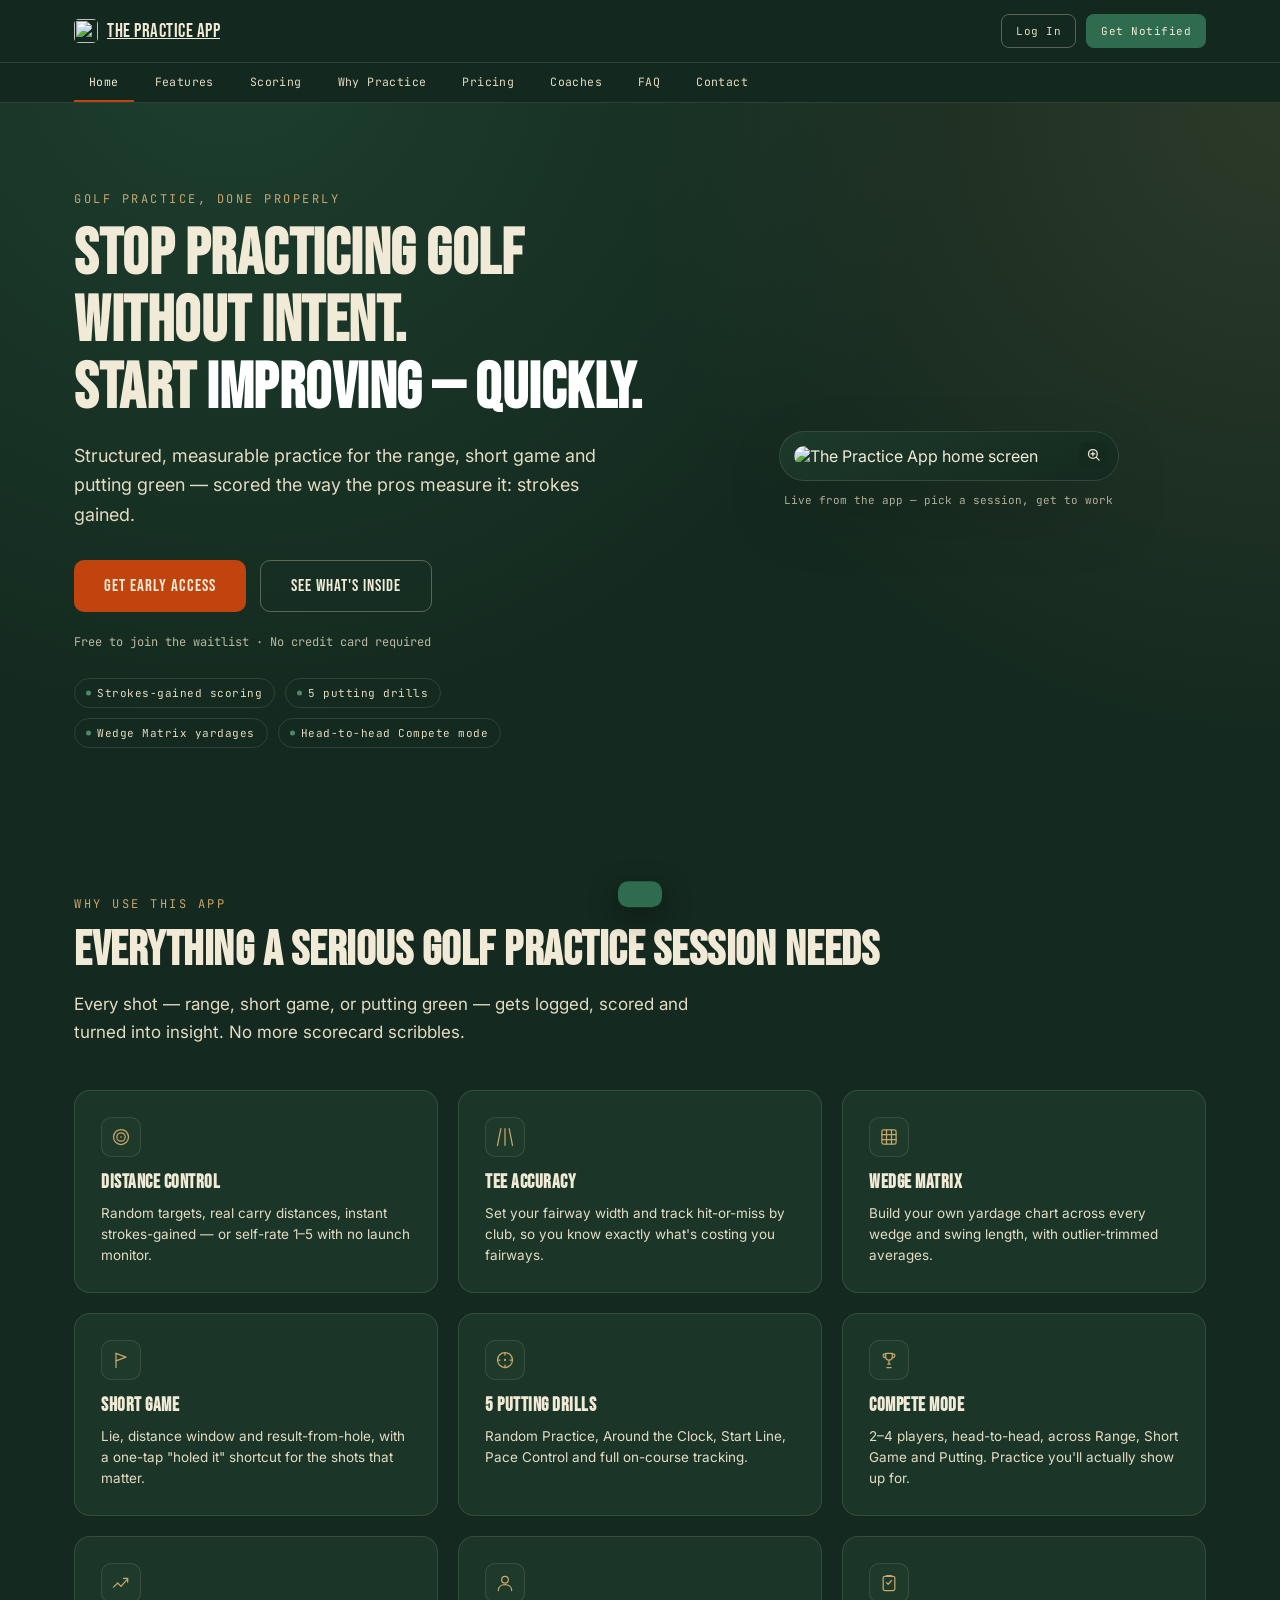
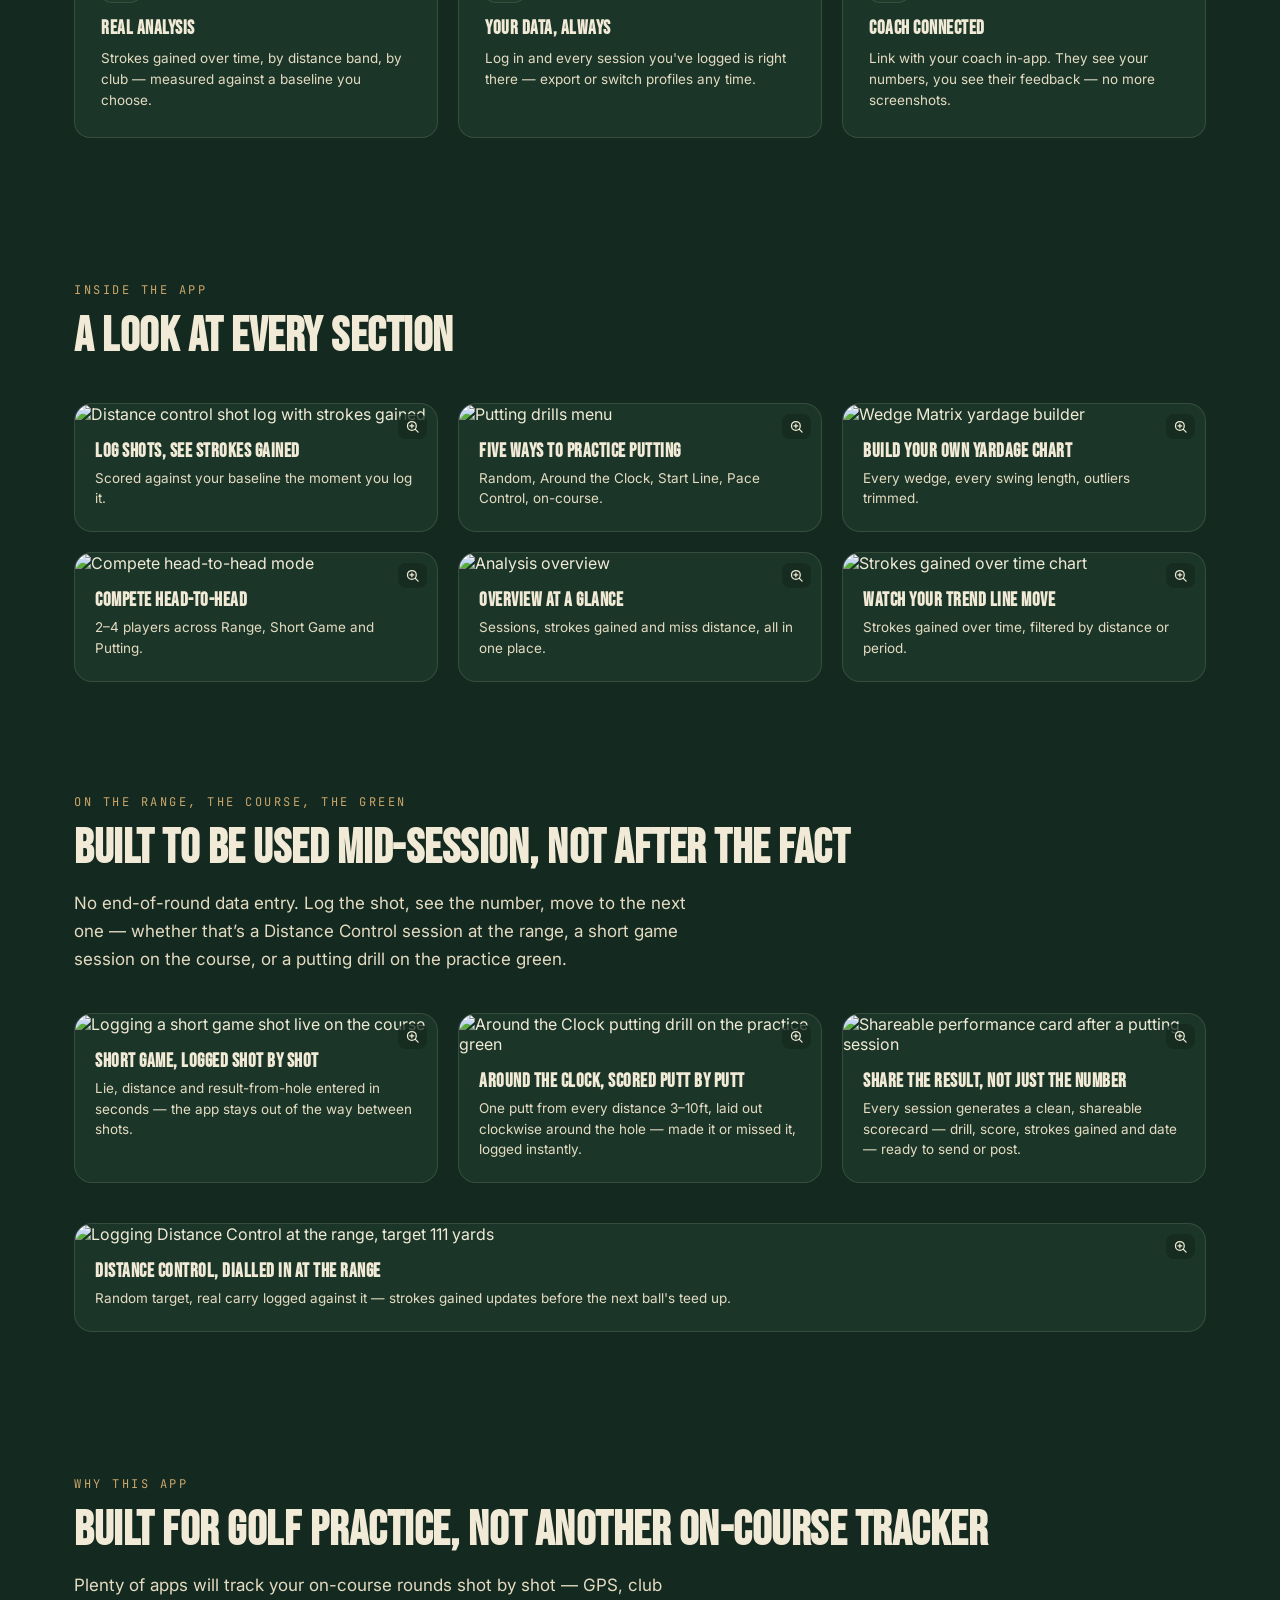
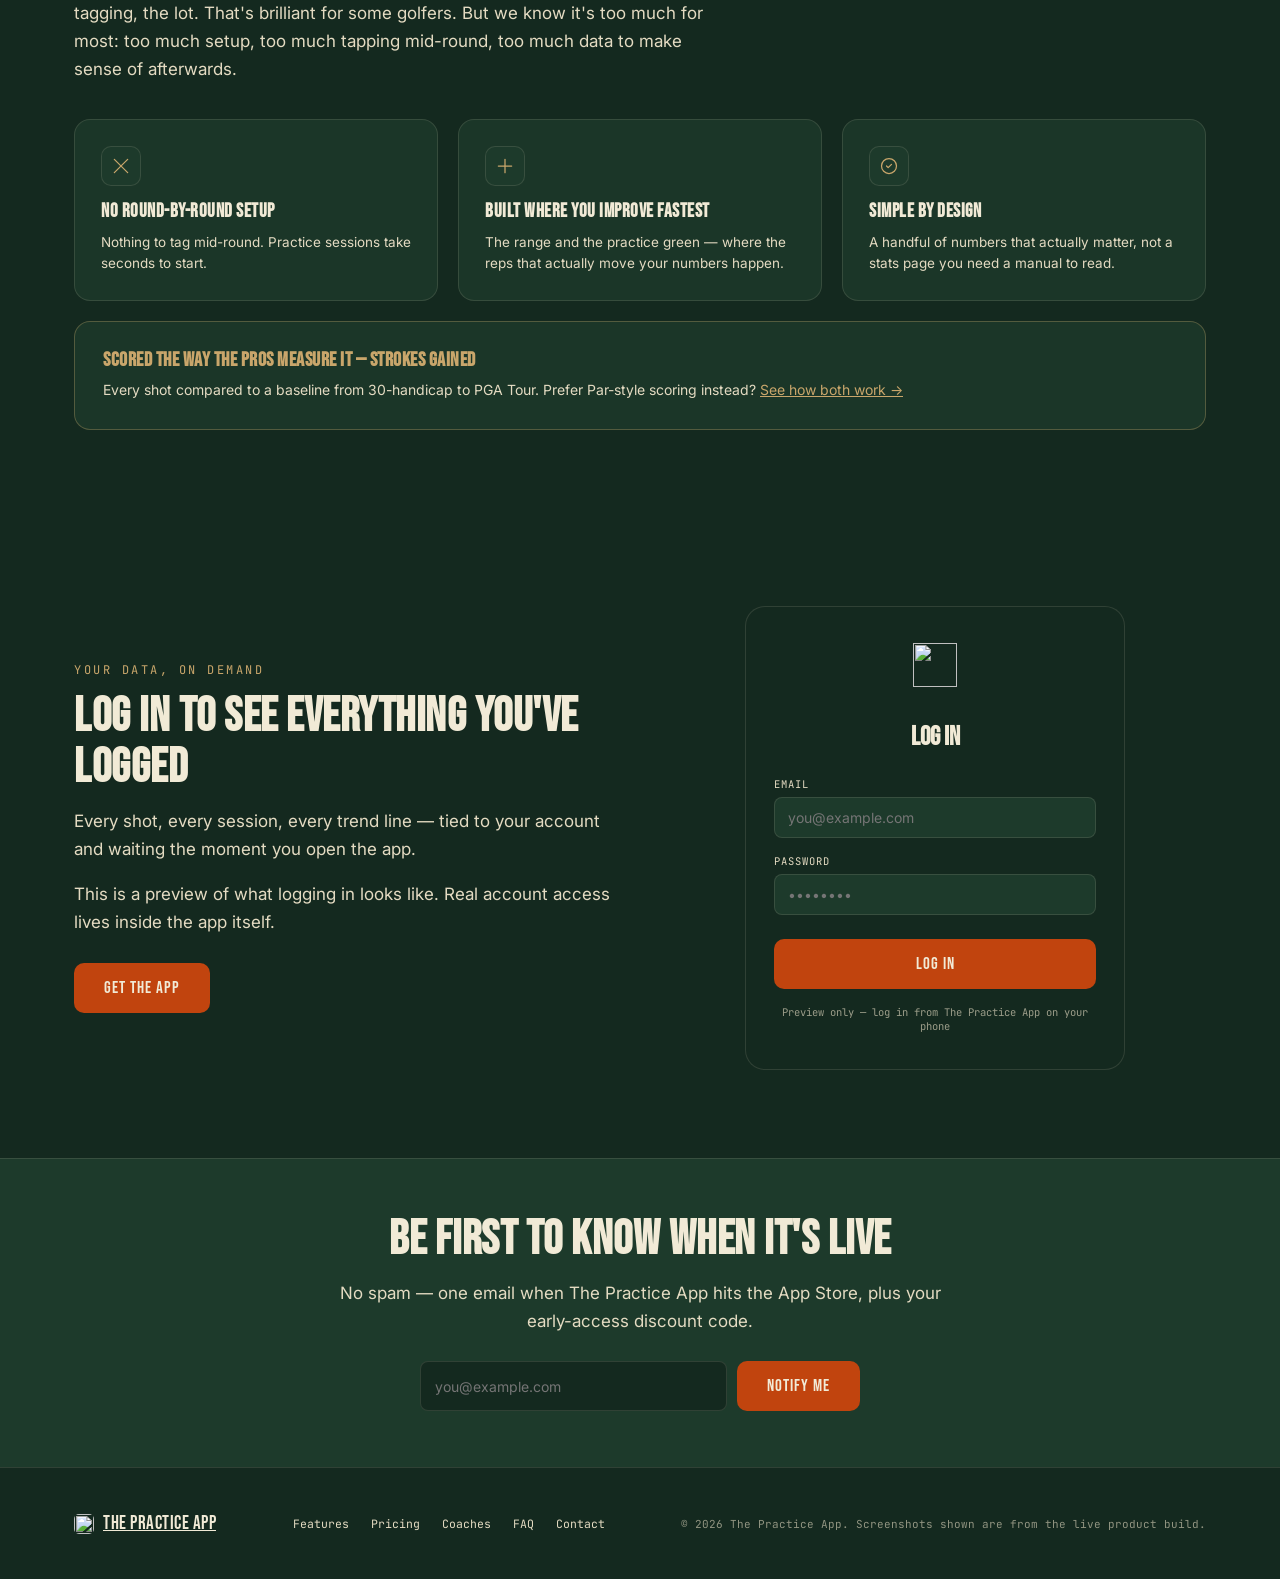
==== index.html @ ab176c9e "Add files via upload" ====
<!doctype html><html lang="en"><head><meta charset="utf-8"><meta name="viewport" content="width=device-width, initial-scale=1, viewport-fit=cover">
<title>The Practice App — Structured Golf Practice, Strokes-Gained Scoring</title>
<meta name="description" content="The Practice App is a structured golf practice app for the range, short game and putting green — strokes-gained scoring, 5 putting drills, wedge yardage charts and coach connection.">
<link rel="canonical" href="https://thepracticeapp.co.uk/">
<meta property="og:type" content="website">
<meta property="og:title" content="The Practice App — Structured Golf Practice, Strokes-Gained Scoring">
<meta property="og:description" content="The Practice App is a structured golf practice app for the range, short game and putting green — strokes-gained scoring, 5 putting drills, wedge yardage charts and coach connection.">
<meta property="og:url" content="https://thepracticeapp.co.uk/">
<meta property="og:site_name" content="The Practice App">
<meta name="twitter:card" content="summary">
<meta name="twitter:title" content="The Practice App — Structured Golf Practice, Strokes-Gained Scoring">
<meta name="twitter:description" content="The Practice App is a structured golf practice app for the range, short game and putting green — strokes-gained scoring, 5 putting drills, wedge yardage charts and coach connection.">
<script type="application/ld+json">
{
  "@context": "https://schema.org",
  "@type": "SoftwareApplication",
  "name": "The Practice App",
  "applicationCategory": "SportsApplication",
  "operatingSystem": "iOS, Web",
  "url": "https://thepracticeapp.co.uk/",
  "description": "Structured golf practice app for the range, short game and putting green, with strokes-gained scoring, 5 putting drills, a wedge yardage builder and coach connection.",
  "offers": [
    {
      "@type": "Offer",
      "price": "4.99",
      "priceCurrency": "GBP",
      "name": "Monthly"
    },
    {
      "@type": "Offer",
      "price": "39",
      "priceCurrency": "GBP",
      "name": "Annual"
    }
  ]
}
</script>
<link rel="stylesheet" href="https://fonts.googleapis.com/css2?family=Bebas+Neue&family=Inter:wght@400;500;600;700&family=JetBrains+Mono:wght@400;500;700&display=swap">
<link rel="stylesheet" href="styles.css">
</head><body data-page="home">
<!-- ============ NAV ============ -->
<nav class="nav">
  <div class="nav-inner">
    <a href="index.html" class="brand"><img src="images/logo.jpg" alt=""/> THE PRACTICE APP</a>
    <div class="nav-cta">
      <a href="#login" class="navbtn">Log In</a>
      <a href="#waitlist" class="navbtn solid">Get Notified</a>
    </div>
  </div>
</nav>
<div class="tabbar-wrap">
  <div class="tabbar" id="tabbar">
    <a href="index.html" class="tab-pill" data-tab="home">Home</a>
    <a href="index.html#features" class="tab-pill" data-tab="features">Features</a>
    <a href="scoring.html" class="tab-pill" data-tab="scoring">Scoring</a>
    <a href="why-practice.html" class="tab-pill" data-tab="why">Why Practice</a>
    <a href="pricing.html" class="tab-pill" data-tab="pricing">Pricing</a>
    <a href="coaches.html" class="tab-pill" data-tab="coaches">Coaches</a>
    <a href="faq.html" class="tab-pill" data-tab="faq">FAQ</a>
    <a href="contact.html" class="tab-pill" data-tab="contact">Contact</a>
  </div>
</div>
<!-- ============ HERO ============ -->
<header class="hero">
  <div class="wrap hero-inner">
    <div>
      <div class="eyebrow">Golf practice, done properly</div>
      <h1>Stop practicing golf without intent.<br/>Start <span class="accent">improving — quickly.</span></h1>
      <p class="lede">Structured, measurable practice for the range, short game and putting green — scored the way the pros measure it: strokes gained.</p>
      <div class="hero-ctas">
        <a href="#waitlist" class="btn btn-primary">Get Early Access</a>
        <a href="#features" class="btn btn-outline">See What's Inside</a>
      </div>
      <div class="hero-note">Free to join the waitlist · No credit card required</div>
      <div class="badge-row">
        <span class="badge">Strokes-gained scoring</span>
        <span class="badge">5 putting drills</span>
        <span class="badge">Wedge Matrix yardages</span>
        <span class="badge">Head-to-head Compete mode</span>
      </div>
    </div>
    <div>
      <div class="phone-frame">
        <img class="shot-img" src="images/hero-home-screen.jpg" alt="The Practice App home screen" onclick="openLightbox(this.src,this.alt)"/>
        <div class="zoom-hint"><svg viewBox="0 0 24 24" fill="none" stroke="currentColor" stroke-width="2" stroke-linecap="round" stroke-linejoin="round"><circle cx="11" cy="11" r="7"/><path d="M21 21l-4.35-4.35"/><path d="M11 8v6M8 11h6"/></svg></div>
      </div>
      <div class="phone-caption">Live from the app — pick a session, get to work</div>
    </div>
  </div>
</header>

<!-- ============ FEATURES / WHY USE ============ -->
<section class="section" id="features">
  <div class="wrap">
    <div class="eyebrow">Why use this app</div>
    <h2 class="h2">Everything a serious golf practice session needs</h2>
    <p class="lede" style="margin-top:14px;">Every shot — range, short game, or putting green — gets logged, scored and turned into insight. No more scorecard scribbles.</p>

    <div class="grid g3" style="margin-top:44px;">
      <div class="feature-card">
        <div class="feature-icon"><svg viewBox="0 0 24 24" fill="none" stroke="currentColor" stroke-width="1.5"><circle cx="12" cy="12" r="9"/><circle cx="12" cy="12" r="5"/><circle cx="12" cy="12" r="1" fill="currentColor" stroke="none"/></svg></div>
        <h3>Distance Control</h3>
        <p>Random targets, real carry distances, instant strokes-gained — or self-rate 1–5 with no launch monitor.</p>
      </div>
      <div class="feature-card">
        <div class="feature-icon"><svg viewBox="0 0 24 24" fill="none" stroke="currentColor" stroke-width="1.5" stroke-linecap="round"><path d="M12 2v20M7 2 3 22M17 2l4 20"/></svg></div>
        <h3>Tee Accuracy</h3>
        <p>Set your fairway width and track hit-or-miss by club, so you know exactly what's costing you fairways.</p>
      </div>
      <div class="feature-card">
        <div class="feature-icon"><svg viewBox="0 0 24 24" fill="none" stroke="currentColor" stroke-width="1.5" stroke-linecap="round" stroke-linejoin="round"><rect x="3.5" y="3.5" width="17" height="17" rx="2"/><path d="M3.5 9h17M3.5 15h17M9 3.5v17M15 3.5v17"/></svg></div>
        <h3>Wedge Matrix</h3>
        <p>Build your own yardage chart across every wedge and swing length, with outlier-trimmed averages.</p>
      </div>
      <div class="feature-card">
        <div class="feature-icon"><svg viewBox="0 0 24 24" fill="none" stroke="currentColor" stroke-width="1.5" stroke-linecap="round" stroke-linejoin="round"><path d="M6 21V4"/><path d="M6 4l12 4.5L6 13"/></svg></div>
        <h3>Short Game</h3>
        <p>Lie, distance window and result-from-hole, with a one-tap "holed it" shortcut for the shots that matter.</p>
      </div>
      <div class="feature-card">
        <div class="feature-icon"><svg viewBox="0 0 24 24" fill="none" stroke="currentColor" stroke-width="1.5" stroke-linecap="round"><circle cx="12" cy="12" r="9"/><circle cx="12" cy="12" r="1.4" fill="currentColor" stroke="none"/><path d="M12 3v3M21 12h-3M12 21v-3M3 12h3"/></svg></div>
        <h3>5 Putting Drills</h3>
        <p>Random Practice, Around the Clock, Start Line, Pace Control and full on-course tracking.</p>
      </div>
      <div class="feature-card">
        <div class="feature-icon"><svg viewBox="0 0 24 24" fill="none" stroke="currentColor" stroke-width="1.5" stroke-linecap="round" stroke-linejoin="round"><path d="M8 4h8v4a4 4 0 0 1-8 0V4z"/><path d="M8 5H5.5A2.5 2.5 0 0 0 8 9M16 5h2.5A2.5 2.5 0 0 1 16 9"/><path d="M12 13v4M9.5 21h5M10.5 17h3"/></svg></div>
        <h3>Compete Mode</h3>
        <p>2–4 players, head-to-head, across Range, Short Game and Putting. Practice you'll actually show up for.</p>
      </div>
      <div class="feature-card">
        <div class="feature-icon"><svg viewBox="0 0 24 24" fill="none" stroke="currentColor" stroke-width="1.5" stroke-linecap="round" stroke-linejoin="round"><path d="M3 17l5-5 4 4 8-9"/><path d="M15 6.5h5V11"/></svg></div>
        <h3>Real Analysis</h3>
        <p>Strokes gained over time, by distance band, by club — measured against a baseline you choose.</p>
      </div>
      <div class="feature-card">
        <div class="feature-icon"><svg viewBox="0 0 24 24" fill="none" stroke="currentColor" stroke-width="1.5" stroke-linecap="round" stroke-linejoin="round"><circle cx="12" cy="8" r="4"/><path d="M4 21c0-4.5 3.6-7 8-7s8 2.5 8 7"/></svg></div>
        <h3>Your Data, Always</h3>
        <p>Log in and every session you've logged is right there — export or switch profiles any time.</p>
      </div>
      <div class="feature-card">
        <div class="feature-icon"><svg viewBox="0 0 24 24" fill="none" stroke="currentColor" stroke-width="1.5" stroke-linecap="round" stroke-linejoin="round"><rect x="5" y="4" width="14" height="17" rx="2"/><path d="M9 4V3h6v1"/><path d="M9 11.5l2 2 4-4.5"/></svg></div>
        <h3>Coach Connected</h3>
        <p>Link with your coach in-app. They see your numbers, you see their feedback — no more screenshots.</p>
      </div>
    </div>
  </div>
</section>

<!-- ============ SCREENSHOTS ============ -->
<section class="section-tight">
  <div class="wrap">
    <div class="eyebrow">Inside the app</div>
    <h2 class="h2">A look at every section</h2>
    <div class="grid g3" style="margin-top:40px;">
      <div class="showcase-item">
        <img class="shot-img" src="images/shot-distance-control.jpg" alt="Distance control shot log with strokes gained" onclick="openLightbox(this.src,this.alt)"/>
        <div class="zoom-hint"><svg viewBox="0 0 24 24" fill="none" stroke="currentColor" stroke-width="2" stroke-linecap="round" stroke-linejoin="round"><circle cx="11" cy="11" r="7"/><path d="M21 21l-4.35-4.35"/><path d="M11 8v6M8 11h6"/></svg></div>
        <div class="showcase-caption">
          <h3>Log shots, see strokes gained</h3>
          <p>Scored against your baseline the moment you log it.</p>
        </div>
      </div>
      <div class="showcase-item">
        <img class="shot-img" src="images/shot-putting-drills.jpg" alt="Putting drills menu" onclick="openLightbox(this.src,this.alt)"/>
        <div class="zoom-hint"><svg viewBox="0 0 24 24" fill="none" stroke="currentColor" stroke-width="2" stroke-linecap="round" stroke-linejoin="round"><circle cx="11" cy="11" r="7"/><path d="M21 21l-4.35-4.35"/><path d="M11 8v6M8 11h6"/></svg></div>
        <div class="showcase-caption">
          <h3>Five ways to practice putting</h3>
          <p>Random, Around the Clock, Start Line, Pace Control, on-course.</p>
        </div>
      </div>
      <div class="showcase-item">
        <img class="shot-img" src="images/shot-wedge-matrix.jpg" alt="Wedge Matrix yardage builder" onclick="openLightbox(this.src,this.alt)"/>
        <div class="zoom-hint"><svg viewBox="0 0 24 24" fill="none" stroke="currentColor" stroke-width="2" stroke-linecap="round" stroke-linejoin="round"><circle cx="11" cy="11" r="7"/><path d="M21 21l-4.35-4.35"/><path d="M11 8v6M8 11h6"/></svg></div>
        <div class="showcase-caption">
          <h3>Build your own yardage chart</h3>
          <p>Every wedge, every swing length, outliers trimmed.</p>
        </div>
      </div>
      <div class="showcase-item">
        <img class="shot-img" src="images/shot-compete.jpg" alt="Compete head-to-head mode" onclick="openLightbox(this.src,this.alt)"/>
        <div class="zoom-hint"><svg viewBox="0 0 24 24" fill="none" stroke="currentColor" stroke-width="2" stroke-linecap="round" stroke-linejoin="round"><circle cx="11" cy="11" r="7"/><path d="M21 21l-4.35-4.35"/><path d="M11 8v6M8 11h6"/></svg></div>
        <div class="showcase-caption">
          <h3>Compete head-to-head</h3>
          <p>2–4 players across Range, Short Game and Putting.</p>
        </div>
      </div>
      <div class="showcase-item">
        <img class="shot-img" src="images/shot-analysis.jpg" alt="Analysis overview" onclick="openLightbox(this.src,this.alt)"/>
        <div class="zoom-hint"><svg viewBox="0 0 24 24" fill="none" stroke="currentColor" stroke-width="2" stroke-linecap="round" stroke-linejoin="round"><circle cx="11" cy="11" r="7"/><path d="M21 21l-4.35-4.35"/><path d="M11 8v6M8 11h6"/></svg></div>
        <div class="showcase-caption">
          <h3>Overview at a glance</h3>
          <p>Sessions, strokes gained and miss distance, all in one place.</p>
        </div>
      </div>
      <div class="showcase-item">
        <img class="shot-img" src="images/shot-strokes-gained-trend.jpg" alt="Strokes gained over time chart" onclick="openLightbox(this.src,this.alt)"/>
        <div class="zoom-hint"><svg viewBox="0 0 24 24" fill="none" stroke="currentColor" stroke-width="2" stroke-linecap="round" stroke-linejoin="round"><circle cx="11" cy="11" r="7"/><path d="M21 21l-4.35-4.35"/><path d="M11 8v6M8 11h6"/></svg></div>
        <div class="showcase-caption">
          <h3>Watch your trend line move</h3>
          <p>Strokes gained over time, filtered by distance or period.</p>
        </div>
      </div>
    </div>
  </div>
</section>

<!-- ============ REAL SESSIONS / SHARE ============ -->
<section class="section-tight">
  <div class="wrap">
    <div class="eyebrow">On the range, the course, the green</div>
    <h2 class="h2">Built to be used mid-session, not after the fact</h2>
    <p class="lede" style="margin-top:14px;">No end-of-round data entry. Log the shot, see the number, move to the next one — whether that’s a Distance Control session at the range, a short game session on the course, or a putting drill on the practice green.</p>
    <div class="grid g3" style="margin-top:40px;">
      <div class="showcase-item">
        <img class="shot-img" src="images/photo-short-game.jpg" alt="Logging a short game shot live on the course" onclick="openLightbox(this.src,this.alt)"/>
        <div class="zoom-hint"><svg viewBox="0 0 24 24" fill="none" stroke="currentColor" stroke-width="2" stroke-linecap="round" stroke-linejoin="round"><circle cx="11" cy="11" r="7"/><path d="M21 21l-4.35-4.35"/><path d="M11 8v6M8 11h6"/></svg></div>
        <div class="showcase-caption">
          <h3>Short Game, logged shot by shot</h3>
          <p>Lie, distance and result-from-hole entered in seconds — the app stays out of the way between shots.</p>
        </div>
      </div>
      <div class="showcase-item">
        <img class="shot-img" src="images/photo-around-the-clock.jpg" alt="Around the Clock putting drill on the practice green" onclick="openLightbox(this.src,this.alt)"/>
        <div class="zoom-hint"><svg viewBox="0 0 24 24" fill="none" stroke="currentColor" stroke-width="2" stroke-linecap="round" stroke-linejoin="round"><circle cx="11" cy="11" r="7"/><path d="M21 21l-4.35-4.35"/><path d="M11 8v6M8 11h6"/></svg></div>
        <div class="showcase-caption">
          <h3>Around the Clock, scored putt by putt</h3>
          <p>One putt from every distance 3&ndash;10ft, laid out clockwise around the hole &mdash; made it or missed it, logged instantly.</p>
        </div>
      </div>
      <div class="showcase-item">
        <img class="shot-img" src="images/photo-share-card.jpg" alt="Shareable performance card after a putting session" onclick="openLightbox(this.src,this.alt)"/>
        <div class="zoom-hint"><svg viewBox="0 0 24 24" fill="none" stroke="currentColor" stroke-width="2" stroke-linecap="round" stroke-linejoin="round"><circle cx="11" cy="11" r="7"/><path d="M21 21l-4.35-4.35"/><path d="M11 8v6M8 11h6"/></svg></div>
        <div class="showcase-caption">
          <h3>Share the result, not just the number</h3>
          <p>Every session generates a clean, shareable scorecard &mdash; drill, score, strokes gained and date &mdash; ready to send or post.</p>
        </div>
      </div>
    </div>

    <div class="showcase-item" style="margin-top:40px;">
      <img class="shot-img" src="images/photo-range-distance-control.jpg" alt="Logging Distance Control at the range, target 111 yards" onclick="openLightbox(this.src,this.alt)"/>
      <div class="zoom-hint"><svg viewBox="0 0 24 24" fill="none" stroke="currentColor" stroke-width="2" stroke-linecap="round" stroke-linejoin="round"><circle cx="11" cy="11" r="7"/><path d="M21 21l-4.35-4.35"/><path d="M11 8v6M8 11h6"/></svg></div>
      <div class="showcase-caption">
        <h3>Distance Control, dialled in at the range</h3>
        <p>Random target, real carry logged against it &mdash; strokes gained updates before the next ball's teed up.</p>
      </div>
    </div>
  </div>
</section>

<!-- ============ WHY THIS APP IS DIFFERENT ============ -->
<section class="section" id="different">
  <div class="wrap">
    <div class="eyebrow">Why this app</div>
    <h2 class="h2">Built for golf practice, not another on-course tracker</h2>
    <p class="lede" style="margin-top:14px;">Plenty of apps will track your on-course rounds shot by shot — GPS, club tagging, the lot. That's brilliant for some golfers. But we know it's too much for most: too much setup, too much tapping mid-round, too much data to make sense of afterwards.</p>
    <div class="grid g3" style="margin-top:36px;">
      <div class="feature-card">
        <div class="feature-icon"><svg viewBox="0 0 24 24" fill="none" stroke="currentColor" stroke-width="1.5" stroke-linecap="round" stroke-linejoin="round"><path d="M4 4l16 16M4 20L20 4"/></svg></div>
        <h3>No round-by-round setup</h3>
        <p>Nothing to tag mid-round. Practice sessions take seconds to start.</p>
      </div>
      <div class="feature-card">
        <div class="feature-icon"><svg viewBox="0 0 24 24" fill="none" stroke="currentColor" stroke-width="1.5" stroke-linecap="round" stroke-linejoin="round"><path d="M12 4v16M4 12h16"/></svg></div>
        <h3>Built where you improve fastest</h3>
        <p>The range and the practice green — where the reps that actually move your numbers happen.</p>
      </div>
      <div class="feature-card">
        <div class="feature-icon"><svg viewBox="0 0 24 24" fill="none" stroke="currentColor" stroke-width="1.5" stroke-linecap="round" stroke-linejoin="round"><circle cx="12" cy="12" r="9"/><path d="M9 12l2 2 4-4"/></svg></div>
        <h3>Simple by design</h3>
        <p>A handful of numbers that actually matter, not a stats page you need a manual to read.</p>
      </div>
    </div>

    <div class="card" style="margin-top:20px;border-color:rgba(201,166,107,0.33);">
      <h3 style="font-family:'Bebas Neue',sans-serif;font-size:20px;color:var(--sand);margin-bottom:8px;">Scored the way the pros measure it — strokes gained</h3>
      <p style="font-family:'Inter',sans-serif;font-size:14px;color:var(--cream-dim);line-height:1.6;margin:0;">Every shot compared to a baseline from 30-handicap to PGA Tour. Prefer Par-style scoring instead? <a href="scoring.html" style="color:var(--sand);">See how both work &rarr;</a></p>
    </div>
  </div>
</section>

<!-- ============ LOGIN ============ -->
<section class="section" id="login">
  <div class="wrap">
    <div class="login-grid">
      <div>
        <div class="eyebrow">Your data, on demand</div>
        <h2 class="h2">Log in to see everything you've logged</h2>
        <p class="lede" style="margin-top:14px;">Every shot, every session, every trend line — tied to your account and waiting the moment you open the app.</p>
        <p class="lede">This is a preview of what logging in looks like. Real account access lives inside the app itself.</p>
        <a href="#waitlist" class="btn btn-primary" style="margin-top:10px;">Get the App</a>
      </div>
      <div class="login-mock">
        <img class="logo" src="images/logo.jpg" alt=""/>
        <h4>LOG IN</h4>
        <div class="login-field">
          <label>EMAIL</label>
          <input type="text" placeholder="you@example.com" disabled/>
        </div>
        <div class="login-field">
          <label>PASSWORD</label>
          <input type="text" placeholder="••••••••" disabled/>
        </div>
        <button class="btn btn-primary" type="button" disabled>LOG IN</button>
        <div class="fineprint">Preview only — log in from The Practice App on your phone</div>
      </div>
    </div>
  </div>
</section>

<!-- ============ WAITLIST / FOOTER CTA ============ -->
<section class="section-tight" id="waitlist" style="background:var(--turf);border-top:1px solid var(--border);">
  <div class="wrap" style="text-align:center;">
    <h2 class="h2">Be first to know when it's live</h2>
    <p class="lede" style="margin:14px auto 26px;">No spam — one email when The Practice App hits the App Store, plus your early-access discount code.</p>
    <form style="max-width:440px;margin:0 auto;display:flex;gap:10px;flex-wrap:wrap;justify-content:center;" name="waitlist" method="POST" data-netlify="true" netlify-honeypot="bot-field-2" onsubmit="handleWaitlist(event)">
      <input type="hidden" name="form-name" value="waitlist"/>
      <p style="position:absolute;left:-9999px;" aria-hidden="true"><label>Don't fill this out: <input name="bot-field-2"/></label></p>
      <input type="email" name="email" required placeholder="you@example.com" style="flex:1;min-width:220px;background:var(--turf-dark);border:1px solid var(--border);border-radius:8px;color:var(--cream);font-family:'Inter',sans-serif;font-size:14px;padding:13px 14px;"/>
      <button class="btn btn-primary" type="submit">Notify Me</button>
    </form>
  </div>
</section>

<footer>
  <div class="wrap footer-inner">
    <a href="index.html" class="brand"><img src="images/logo.jpg" alt="" style="width:20px;height:20px;"/> THE PRACTICE APP</a>
    <div class="footer-links">
      <a href="index.html#features">Features</a>
      <a href="pricing.html">Pricing</a>
      <a href="coaches.html">Coaches</a>
      <a href="faq.html">FAQ</a>
      <a href="contact.html">Contact</a>
    </div>
    <div class="footer-note">© 2026 The Practice App. Screenshots shown are from the live product build.</div>
  </div>
</footer>
<div id="toast"></div>

<div id="lightbox" onclick="closeLightbox()">
  <button class="lightbox-close" onclick="closeLightbox(event)" aria-label="Close">&times;</button>
  <img id="lightbox-img" src="" alt=""/>
</div>

<script src="script.js"></script>
</body></html>
---- styles.css ----
:root{
    --turf-dark:#14291F;
    --turf:#1D3A2B;
    --fairway:#2F6B4F;
    --fairway-light:#4C8A68;
    --cream:#F1EAD6;
    --cream-dim:#E4DBC2;
    --flag:#C1440E;
    --sand:#C9A66B;
    --card:#1D3A2Bcc;
    --border:#E4DBC222;
  }
  *{box-sizing:border-box;}
  body{
    margin:0;
    background:var(--turf-dark);
    color:var(--cream);
    font-family:'Inter',sans-serif;
    -webkit-font-smoothing:antialiased;
  }
  a{color:inherit;}
  img{display:block;}
  h1,h2,h3,.display{font-family:'Bebas Neue',sans-serif;letter-spacing:0.5px;line-height:1.05;margin:0;}
  .mono{font-family:'JetBrains Mono',monospace;}
  .wrap{max-width:1180px;margin:0 auto;padding:0 24px;}
  .section{padding:88px 0;}
  .section-tight{padding:56px 0;}
  .eyebrow{
    font-family:'JetBrains Mono',monospace;
    font-size:12px;
    letter-spacing:2.5px;
    color:var(--sand);
    text-transform:uppercase;
    margin-bottom:14px;
  }
  .h2{font-size:clamp(30px,4.5vw,48px);color:var(--cream);}
  .lede{font-family:'Inter',sans-serif;font-size:17px;color:var(--cream-dim);line-height:1.65;max-width:640px;}
  .btn{
    display:inline-flex;align-items:center;justify-content:center;gap:8px;
    font-family:'Bebas Neue',sans-serif;font-size:17px;letter-spacing:1px;
    padding:15px 30px;border-radius:10px;border:none;cursor:pointer;
    text-decoration:none;
  }
  .btn-primary{background:var(--flag);color:var(--cream);}
  .btn-primary:hover{background:#a8390c;}
  .btn-outline{background:transparent;color:var(--cream);border:1px solid rgba(228,219,194,0.33);}
  .btn-outline:hover{border-color:var(--cream-dim);}
  .card{
    background:var(--card);
    border:1px solid var(--border);
    border-radius:16px;
    padding:28px;
  }
  .grid{display:grid;gap:20px;}
  .g2{grid-template-columns:repeat(2,1fr);}
  .g3{grid-template-columns:repeat(3,1fr);}
  .g4{grid-template-columns:repeat(4,1fr);}
  @media (max-width:900px){
    .g3,.g4{grid-template-columns:repeat(2,1fr);}
  }
  @media (max-width:640px){
    .g2,.g3,.g4{grid-template-columns:1fr;}
    .section{padding:56px 0;}
    body{font-size:15.5px;}
    .lede{font-size:16.5px;line-height:1.7;}
    .feature-card p,.showcase-caption p,.price-list li,.contact-info p{font-size:15px;line-height:1.65;}
    .coach-list p,.faq-a p,.why-col p{font-size:15.5px;line-height:1.65;}
    .stat-box .lbl{font-size:12px;line-height:1.5;}
    .tab-pill{font-size:12.5px;padding:12px 16px;}
    .eyebrow{font-size:12.5px;}
    .price-amount{font-size:38px;}
  }

  /* ---------- NAV ---------- */
  .nav{
    position:sticky;top:0;z-index:50;
    background:rgba(20,41,31,0.96);
    backdrop-filter:blur(8px);
    border-bottom:1px solid var(--border);
  }
  .nav-inner{
    max-width:1180px;margin:0 auto;padding:14px 24px;
    display:flex;align-items:center;justify-content:space-between;gap:16px;
  }
  .brand{display:flex;align-items:center;gap:9px;font-family:'Bebas Neue',sans-serif;font-size:19px;letter-spacing:0.5px;}
  .brand img{width:24px;height:24px;border-radius:5px;}
  .nav-cta{display:flex;gap:10px;align-items:center;}
  .navbtn{
    font-family:'JetBrains Mono',monospace;font-size:11px;letter-spacing:0.5px;
    padding:9px 14px;border-radius:8px;border:1px solid rgba(228,219,194,0.33);
    background:transparent;color:var(--cream-dim);text-decoration:none;cursor:pointer;
    white-space:nowrap;
  }
  .navbtn.solid{background:var(--fairway);color:var(--cream);border-color:transparent;}
  @media (max-width:420px){
    .navbtn{padding:9px 11px;font-size:10.5px;}
    .brand{font-size:16px;}
  }

  /* ---------- SECTION TABS (quick jump) ---------- */
  .tabbar-wrap{
    position:sticky;top:53px;z-index:49;
    background:rgba(20,41,31,0.96);
    backdrop-filter:blur(8px);
    border-bottom:1px solid var(--border);
  }
  .tabbar{
    max-width:1180px;margin:0 auto;padding:0 24px;
    display:flex;gap:6px;overflow-x:auto;
    scrollbar-width:none;
  }
  .tabbar::-webkit-scrollbar{display:none;}
  .tab-pill{
    flex-shrink:0;
    font-family:'JetBrains Mono',monospace;font-size:11.5px;letter-spacing:0.4px;
    color:var(--cream-dim);text-decoration:none;
    padding:11px 15px;border-bottom:2px solid transparent;
    white-space:nowrap;
  }
  .tab-pill.active{color:var(--cream);border-bottom-color:var(--flag);}
  section[id]{scroll-margin-top:100px;}

  /* ---------- HERO ---------- */
  .hero{
    padding:88px 0 60px;
    background:
      radial-gradient(circle at 18% -10%, #2F6B4F55 0%, transparent 55%),
      radial-gradient(circle at 100% 0%, #C9A66B22 0%, transparent 45%);
    position:relative;
    overflow:hidden;
  }
  .hero-inner{
    display:grid;grid-template-columns:1.05fr 0.95fr;gap:48px;align-items:center;
  }
  @media (max-width:960px){
    .hero-inner{grid-template-columns:1fr;}
  }
  .hero h1{font-size:clamp(38px,6vw,64px);margin-bottom:18px;}
  .hero .accent{color:#ffffff;}
  .hero p.lede{font-size:18px;margin-bottom:30px;}
  .hero-ctas{display:flex;flex-wrap:wrap;gap:14px;margin-bottom:22px;}
  .hero-note{font-family:'JetBrains Mono',monospace;font-size:12px;color:var(--cream-dim);opacity:0.8;}
  .badge-row{display:flex;gap:10px;flex-wrap:wrap;margin-top:28px;}
  .badge{
    font-family:'JetBrains Mono',monospace;font-size:11px;letter-spacing:0.5px;
    padding:7px 12px 7px 22px;border-radius:20px;border:1px solid var(--border);color:var(--cream-dim);
    position:relative;
  }
  .badge:before{
    content:"";position:absolute;left:11px;top:50%;transform:translateY(-50%);
    width:5px;height:5px;border-radius:50%;background:var(--fairway-light);
  }
  .phone-frame{
    background:linear-gradient(160deg,var(--turf) 0%, var(--turf-dark) 100%);
    border:1px solid var(--border);
    border-radius:28px;
    padding:14px;
    box-shadow:0 30px 70px -20px rgba(0,0,0,0.6);
    max-width:340px;margin:0 auto;
    position:relative;
  }
  .phone-frame img{width:100%;border-radius:18px;}
  .phone-caption{text-align:center;font-family:'JetBrains Mono',monospace;font-size:11px;color:var(--cream-dim);margin-top:12px;opacity:0.75;}

  /* ---------- FEATURE CARDS ---------- */
  .feature-card{
    background:var(--card);border:1px solid var(--border);border-radius:16px;
    padding:26px;display:flex;flex-direction:column;gap:10px;
  }
  .feature-icon{
    width:40px;height:40px;border-radius:10px;
    background:var(--turf);border:1px solid var(--border);
    display:flex;align-items:center;justify-content:center;
    margin-bottom:6px;color:var(--sand);
  }
  .feature-icon svg{width:20px;height:20px;}
  .feature-card h3{font-size:19px;color:var(--cream);}
  .feature-card p{font-family:'Inter',sans-serif;font-size:13.5px;color:var(--cream-dim);line-height:1.55;margin:0;}

  /* ---------- SCREEN SHOWCASE ---------- */
  .showcase-item{
    background:var(--card);border:1px solid var(--border);border-radius:18px;
    overflow:hidden;
    position:relative;
  }
  .showcase-item img{width:100%;display:block;}
  .showcase-caption{padding:18px 20px 22px;}
  .showcase-caption h3{font-size:19px;color:var(--cream);margin-bottom:6px;}
  .showcase-caption p{font-family:'Inter',sans-serif;font-size:13.5px;color:var(--cream-dim);line-height:1.55;margin:0;}

  /* ---------- WHY PRACTICE (research) ---------- */
  .why-grid{display:grid;grid-template-columns:1fr 1fr;gap:40px;margin-top:44px;}
  @media (max-width:900px){.why-grid{grid-template-columns:1fr;}}
  .why-col h3{font-family:'Bebas Neue',sans-serif;font-size:24px;color:var(--sand);margin-bottom:12px;}
  .why-col p{font-family:'Inter',sans-serif;font-size:15px;color:var(--cream-dim);line-height:1.7;margin:0 0 14px;}
  .stat-strip{display:flex;gap:18px;flex-wrap:wrap;margin-top:36px;}
  .stat-box{flex:1;min-width:150px;background:var(--card);border:1px solid var(--border);border-radius:14px;padding:18px 20px;}
  .stat-box .num{font-family:'Bebas Neue',sans-serif;font-size:34px;color:var(--flag);}
  .stat-box .lbl{font-family:'JetBrains Mono',monospace;font-size:11px;color:var(--cream-dim);letter-spacing:0.5px;margin-top:4px;}

  /* ---------- PRICING ---------- */
  .pricing-grid{display:grid;grid-template-columns:repeat(3,1fr);gap:22px;margin-top:44px;}
  @media (max-width:900px){.pricing-grid{grid-template-columns:1fr;}}
  .pricing-grid-2{grid-template-columns:repeat(2,1fr);max-width:760px;margin-left:auto;margin-right:auto;}
  @media (max-width:640px){.pricing-grid-2{grid-template-columns:1fr;}}
  .price-card{
    background:var(--card);border:1px solid var(--border);border-radius:18px;
    padding:32px 26px;display:flex;flex-direction:column;gap:16px;position:relative;
  }
  .price-card.featured{border-color:var(--sand);background:linear-gradient(160deg,#2F6B4F33,var(--card));}
  .price-card>.btn{width:100%;margin-top:auto;}
  .price-tag{
    position:absolute;top:-13px;right:24px;
    background:var(--sand);color:var(--turf-dark);
    font-family:'JetBrains Mono',monospace;font-size:10.5px;letter-spacing:1px;
    padding:5px 11px;border-radius:20px;
  }
  .price-name{font-family:'JetBrains Mono',monospace;font-size:12px;letter-spacing:2px;color:var(--cream-dim);text-transform:uppercase;}
  .price-amount{font-family:'Bebas Neue',sans-serif;font-size:44px;color:var(--cream);}
  .price-amount span{font-family:'JetBrains Mono',monospace;font-size:13px;color:var(--cream-dim);}
  .price-list{list-style:none;padding:0;margin:0;display:flex;flex-direction:column;gap:10px;flex:1;}
  .price-list li{font-family:'Inter',sans-serif;font-size:13.5px;color:var(--cream-dim);display:flex;gap:8px;line-height:1.5;}
  .price-list li:before{content:"✓";color:var(--fairway-light);font-weight:700;flex-shrink:0;}
  .coming-soon-banner{
    text-align:center;margin-top:34px;padding:16px;border-radius:12px;
    background:var(--turf);border:1px dashed var(--border);
    font-family:'JetBrains Mono',monospace;font-size:12.5px;color:var(--cream-dim);
  }

  /* ---------- COACHES ---------- */
  .coach-grid{display:grid;grid-template-columns:1fr 1fr;gap:48px;align-items:center;}
  @media (max-width:900px){.coach-grid{grid-template-columns:1fr;}}
  .coach-list{list-style:none;padding:0;margin:24px 0 0;display:flex;flex-direction:column;gap:16px;}
  .coach-list li{display:flex;gap:14px;align-items:flex-start;}
  .coach-list .num{
    font-family:'Bebas Neue',sans-serif;font-size:18px;color:var(--turf-dark);
    background:var(--sand);width:30px;height:30px;border-radius:50%;
    display:flex;align-items:center;justify-content:center;flex-shrink:0;
  }
  .coach-list p{margin:0;font-family:'Inter',sans-serif;font-size:14.5px;color:var(--cream-dim);line-height:1.55;}
  .coach-list strong{color:var(--cream);font-family:'Inter',sans-serif;}
  .coach-shots{display:grid;grid-template-columns:1fr 1fr;gap:16px;}
  .coach-shots .showcase-item:first-child{grid-column:1/-1;}

  /* ---------- LOGIN ---------- */
  .login-grid{display:grid;grid-template-columns:1fr 1fr;gap:48px;align-items:center;}
  @media (max-width:900px){.login-grid{grid-template-columns:1fr;order:2;}}
  .login-mock{
    background:var(--turf-dark);border:1px solid var(--border);border-radius:20px;
    padding:36px 28px;max-width:380px;margin:0 auto;
  }
  .login-mock .logo{width:44px;height:44px;margin:0 auto 14px;display:block;}
  .login-mock h4{text-align:center;font-family:'Bebas Neue',sans-serif;font-size:26px;margin-bottom:24px;}
  .login-field{margin-bottom:16px;}
  .login-field label{display:block;font-family:'JetBrains Mono',monospace;font-size:10.5px;color:var(--cream-dim);letter-spacing:1px;margin-bottom:6px;}
  .login-field input{
    width:100%;background:var(--turf);border:1px solid var(--border);border-radius:8px;
    color:var(--cream);font-family:'Inter',sans-serif;font-size:14px;padding:11px 13px;
  }
  .login-mock .btn{width:100%;margin-top:8px;}
  .login-mock .fineprint{text-align:center;font-family:'JetBrains Mono',monospace;font-size:10.5px;color:var(--cream-dim);opacity:0.65;margin-top:16px;}

  /* ---------- FAQ ---------- */
  .faq-item{border-bottom:1px solid var(--border);padding:20px 0;}
  .faq-q{
    display:flex;justify-content:space-between;align-items:center;cursor:pointer;
    font-family:'Inter',sans-serif;font-size:16px;font-weight:600;color:var(--cream);gap:16px;
  }
  .faq-q .plus{font-family:'JetBrains Mono',monospace;font-size:20px;color:var(--sand);transition:transform 0.2s;flex-shrink:0;}
  .faq-item.open .plus{transform:rotate(45deg);}
  .faq-a{
    max-height:0;overflow:hidden;transition:max-height 0.25s ease;
  }
  .faq-a p{font-family:'Inter',sans-serif;font-size:14.5px;color:var(--cream-dim);line-height:1.65;margin:14px 0 0;max-width:760px;}

  /* ---------- CONTACT ---------- */
  .contact-grid{display:grid;grid-template-columns:1fr 1fr;gap:48px;}
  @media (max-width:900px){.contact-grid{grid-template-columns:1fr;}}
  .form-field{margin-bottom:16px;}
  .form-field label{display:block;font-family:'JetBrains Mono',monospace;font-size:11px;color:var(--cream-dim);letter-spacing:0.5px;margin-bottom:7px;}
  .form-field input,.form-field textarea{
    width:100%;background:var(--turf);border:1px solid var(--border);border-radius:8px;
    color:var(--cream);font-family:'Inter',sans-serif;font-size:14px;padding:12px 14px;
  }
  .form-field textarea{resize:vertical;min-height:110px;}
  .contact-info{display:flex;flex-direction:column;gap:20px;}
  .contact-info .card{padding:22px 24px;}
  .contact-info h4{font-family:'Bebas Neue',sans-serif;font-size:18px;margin-bottom:6px;}
  .contact-info p{font-family:'Inter',sans-serif;font-size:14px;color:var(--cream-dim);margin:0;line-height:1.55;}

  /* ---------- FOOTER ---------- */
  footer{padding:44px 0;border-top:1px solid var(--border);}
  .footer-inner{display:flex;justify-content:space-between;align-items:center;flex-wrap:wrap;gap:16px;}
  .footer-links{display:flex;gap:22px;font-family:'JetBrains Mono',monospace;font-size:11.5px;color:var(--cream-dim);}
  .footer-links a{text-decoration:none;}
  .footer-note{font-family:'JetBrains Mono',monospace;font-size:11px;color:var(--cream-dim);opacity:0.6;}

  /* toast */
  #toast{
    position:fixed;bottom:24px;left:50%;transform:translateX(-50%) translateY(120%);
    background:var(--fairway);color:var(--cream);font-family:'JetBrains Mono',monospace;
    font-size:12.5px;padding:13px 22px;border-radius:10px;box-shadow:0 10px 30px rgba(0,0,0,0.4);
    transition:transform 0.3s ease;z-index:100;
  }
  #toast.show{transform:translateX(-50%) translateY(0);}

  /* ---------- LIGHTBOX ---------- */
  .shot-img{cursor:zoom-in;}
  .zoom-hint{
    position:absolute;top:10px;right:10px;
    background:rgba(20,41,31,0.75);color:var(--cream);
    border-radius:8px;padding:5px 7px;pointer-events:none;
    display:flex;align-items:center;justify-content:center;
  }
  .zoom-hint svg{width:15px;height:15px;}
  .shot-wrap{position:relative;}
  #lightbox{
    display:none;position:fixed;inset:0;z-index:200;
    background:rgba(10,18,14,0.92);
    align-items:center;justify-content:center;
    padding:32px;cursor:zoom-out;
  }
  #lightbox.show{display:flex;}
  #lightbox img{max-width:min(92vw,520px);max-height:88vh;border-radius:16px;box-shadow:0 30px 80px -20px rgba(0,0,0,0.7);cursor:default;}
  .lightbox-close{
    position:fixed;top:20px;right:24px;
    background:var(--card);color:var(--cream);border:1px solid var(--border);
    width:40px;height:40px;border-radius:50%;font-size:20px;line-height:1;
    display:flex;align-items:center;justify-content:center;cursor:pointer;
  }
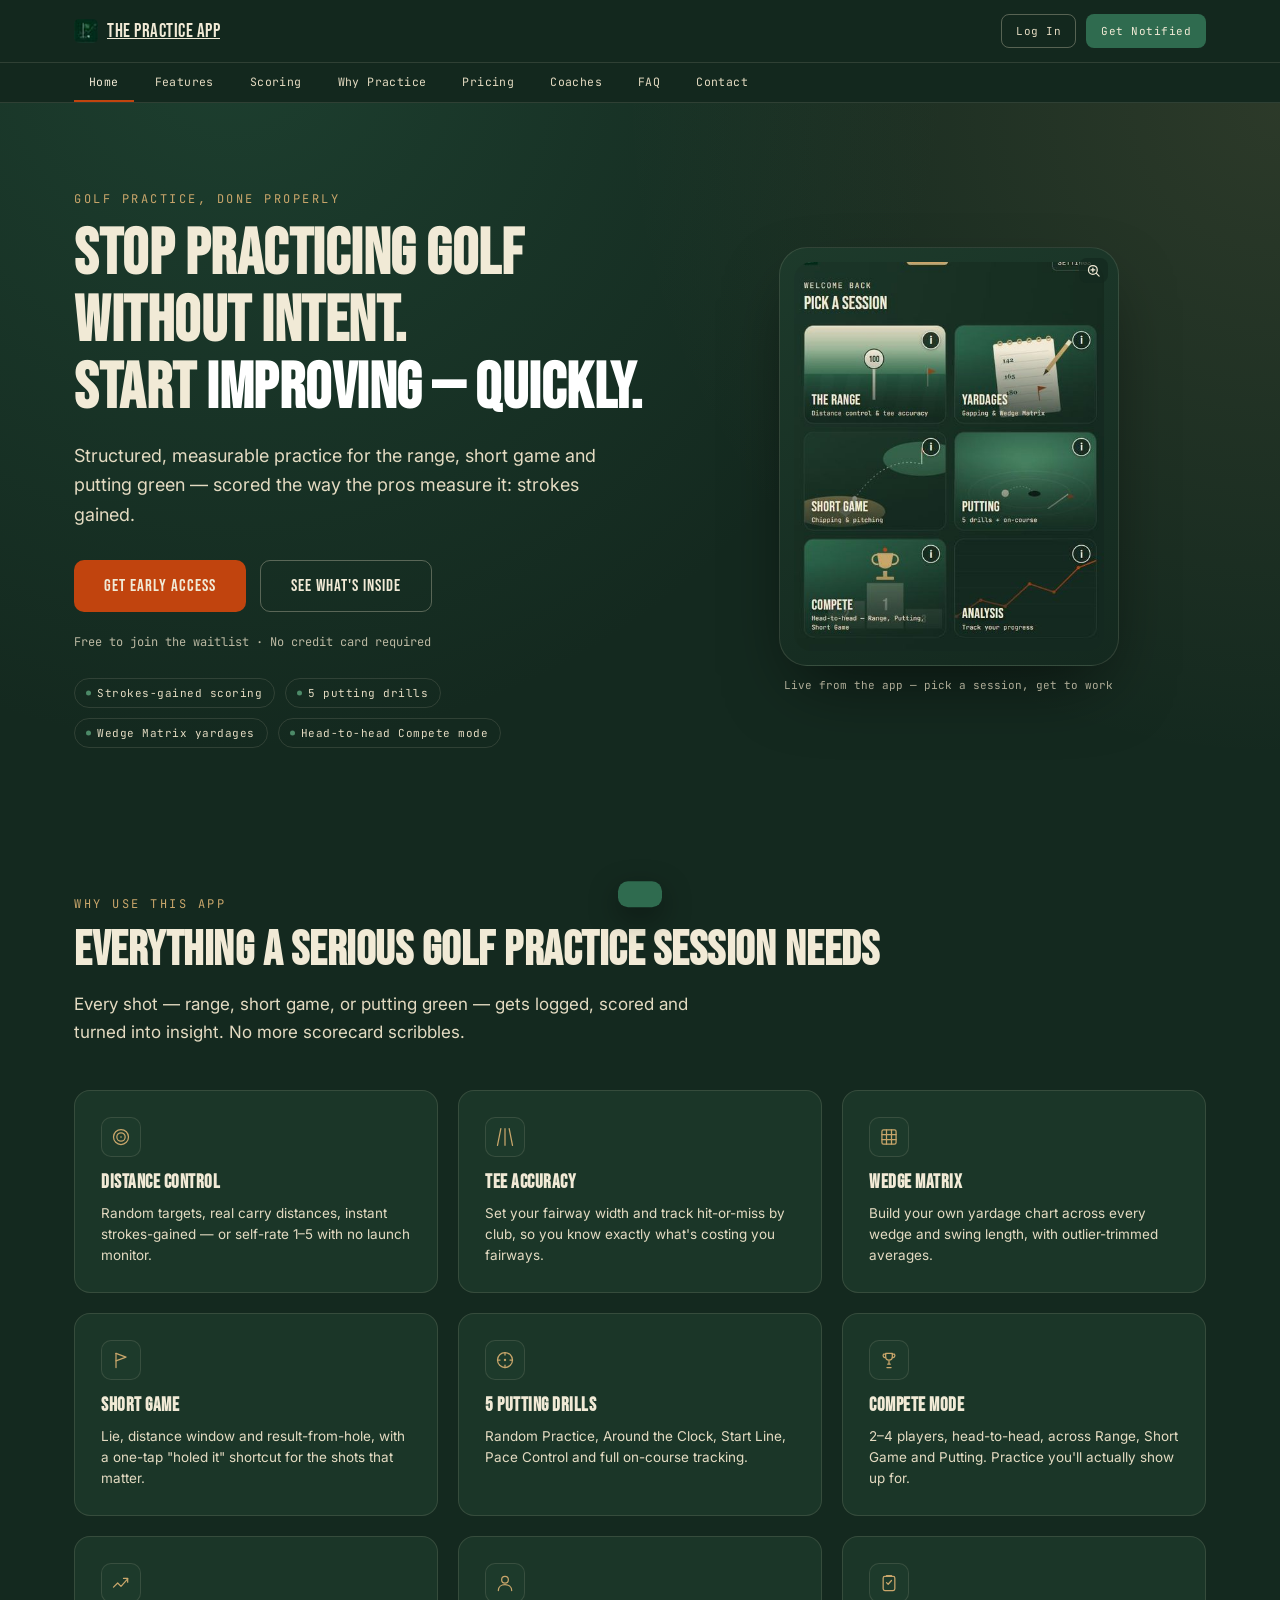
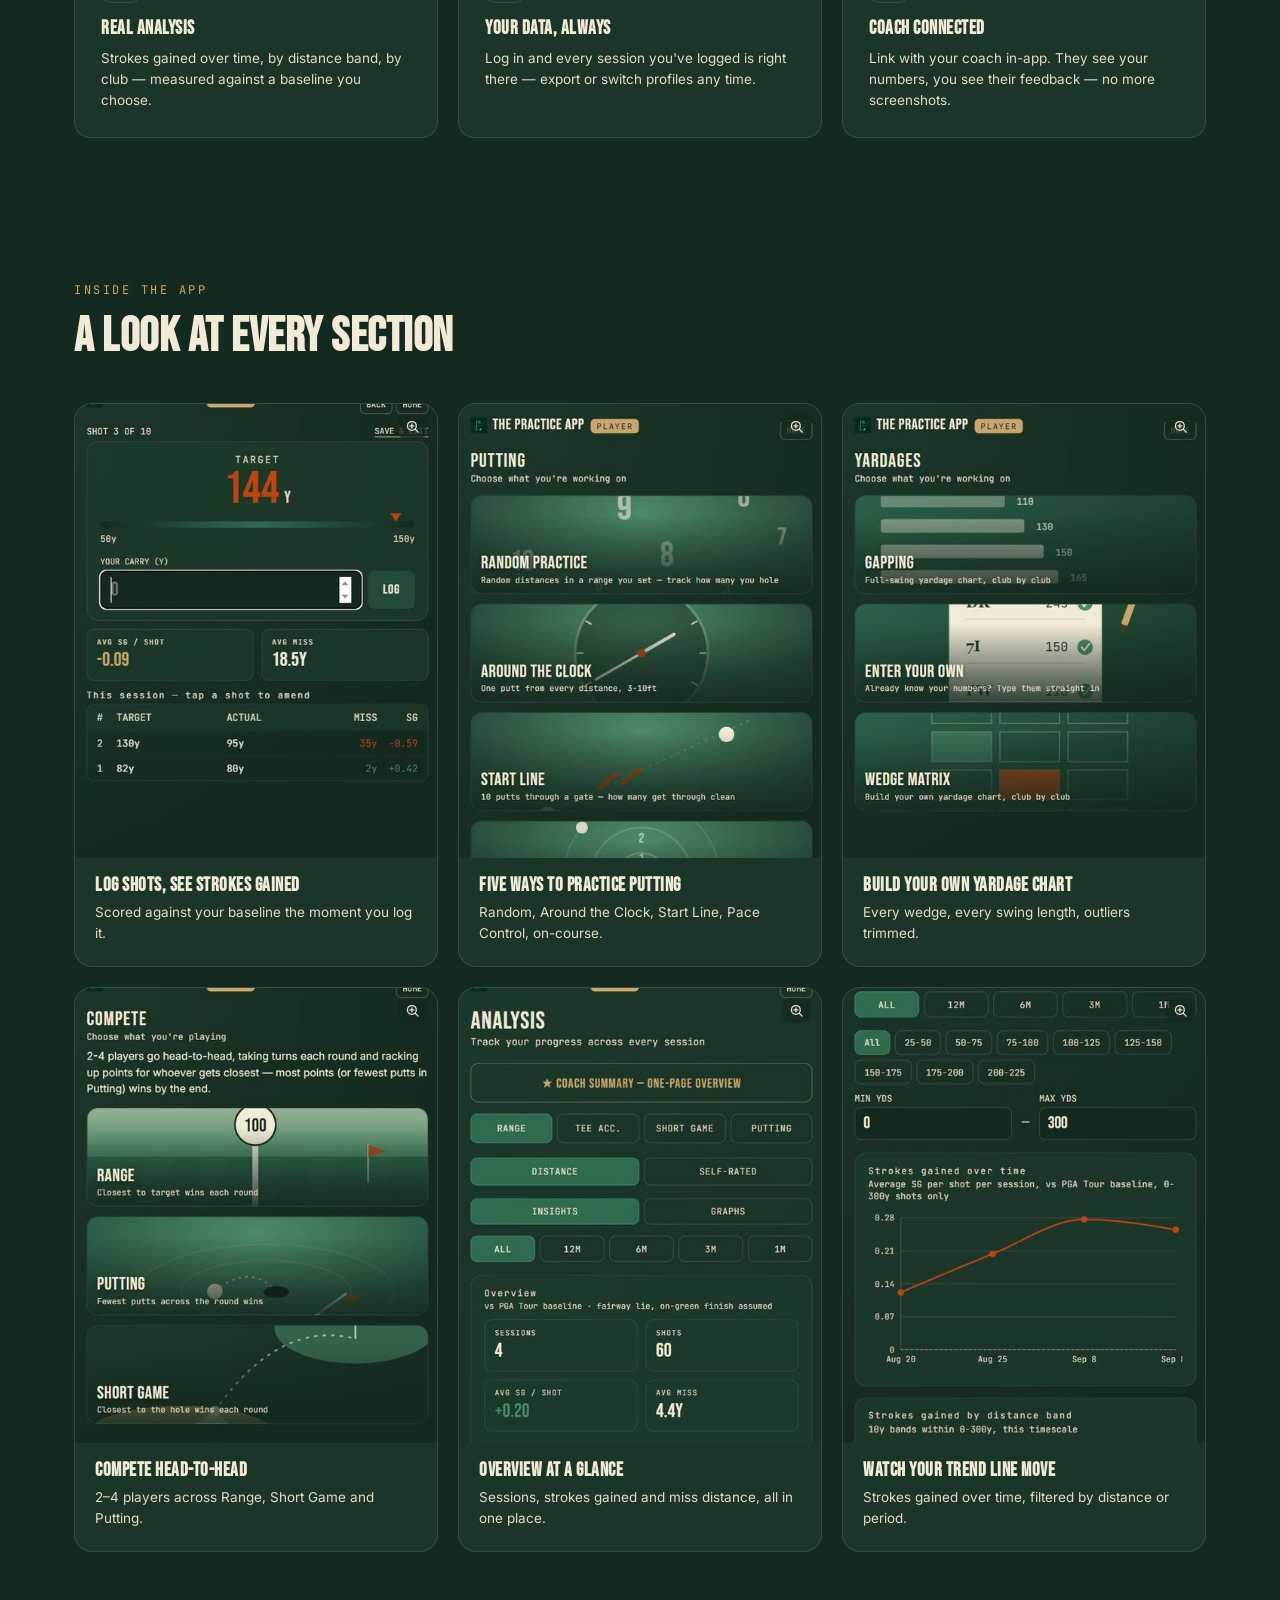
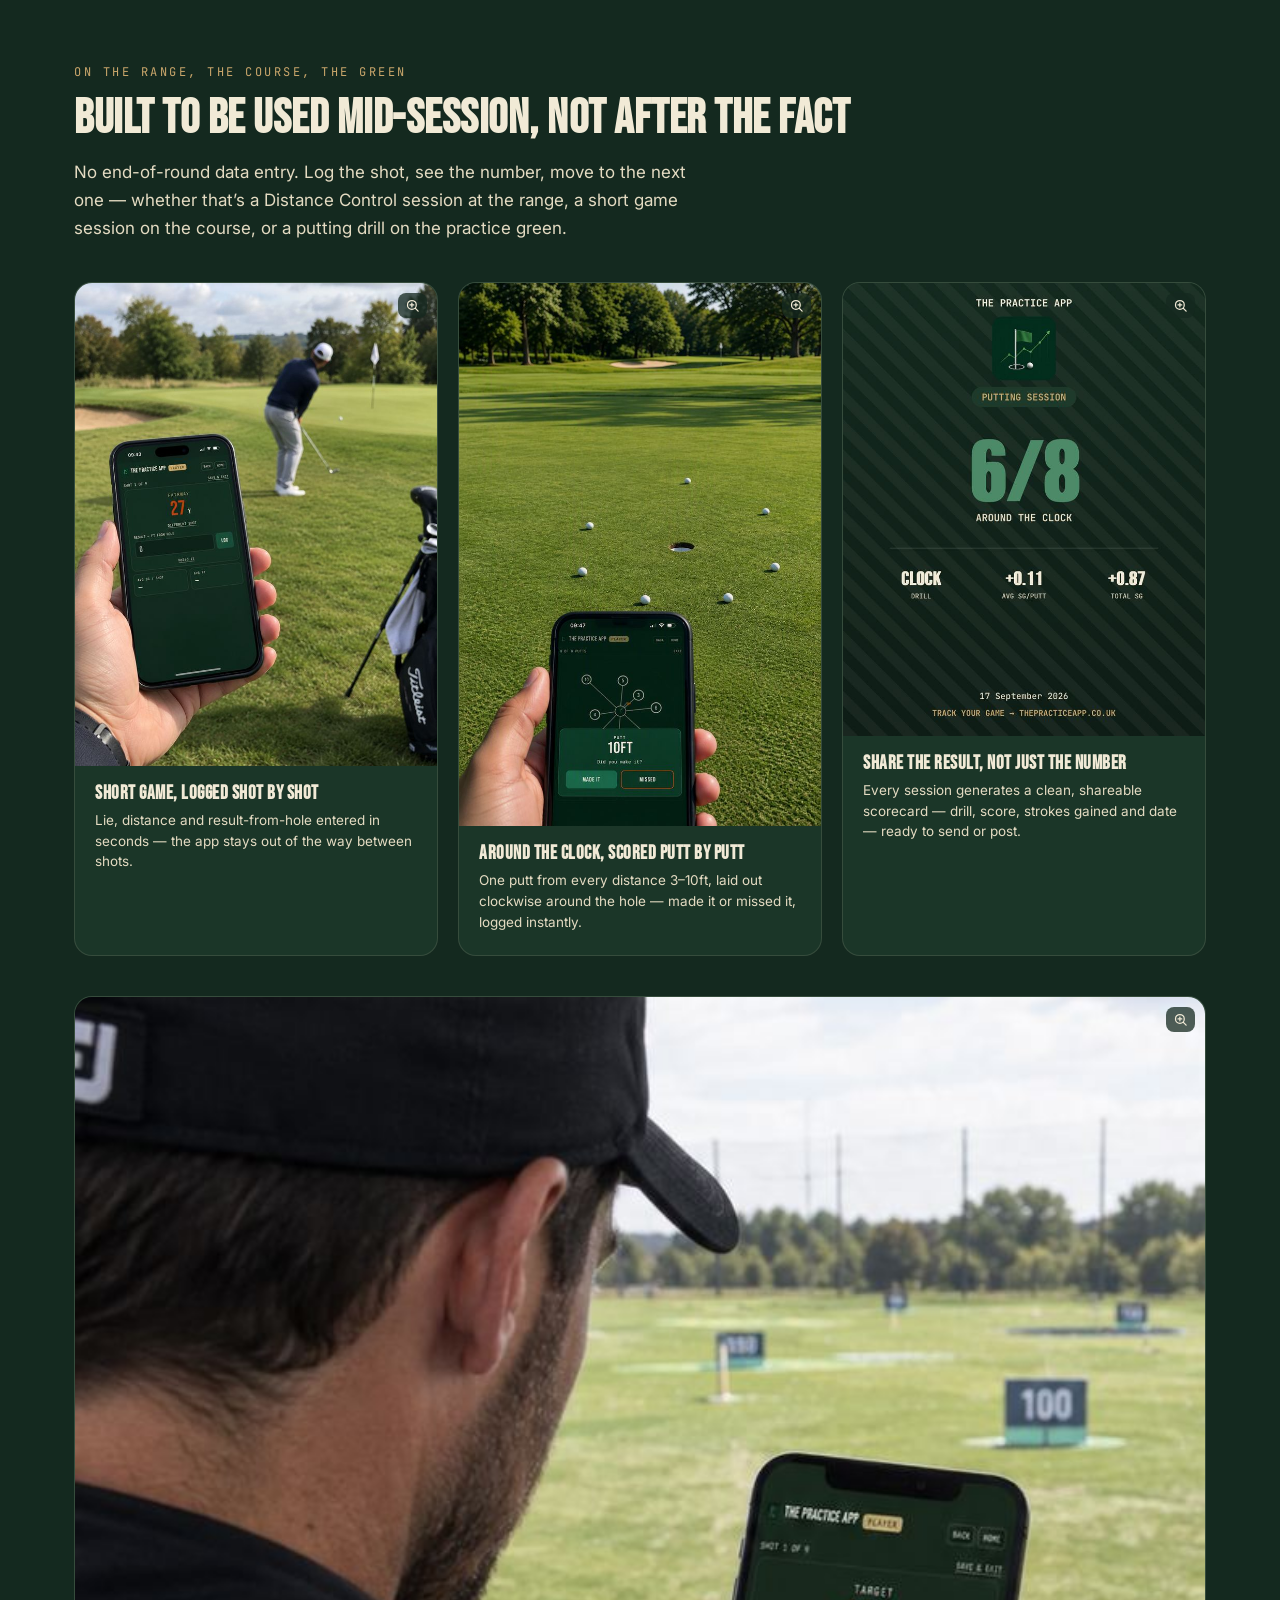
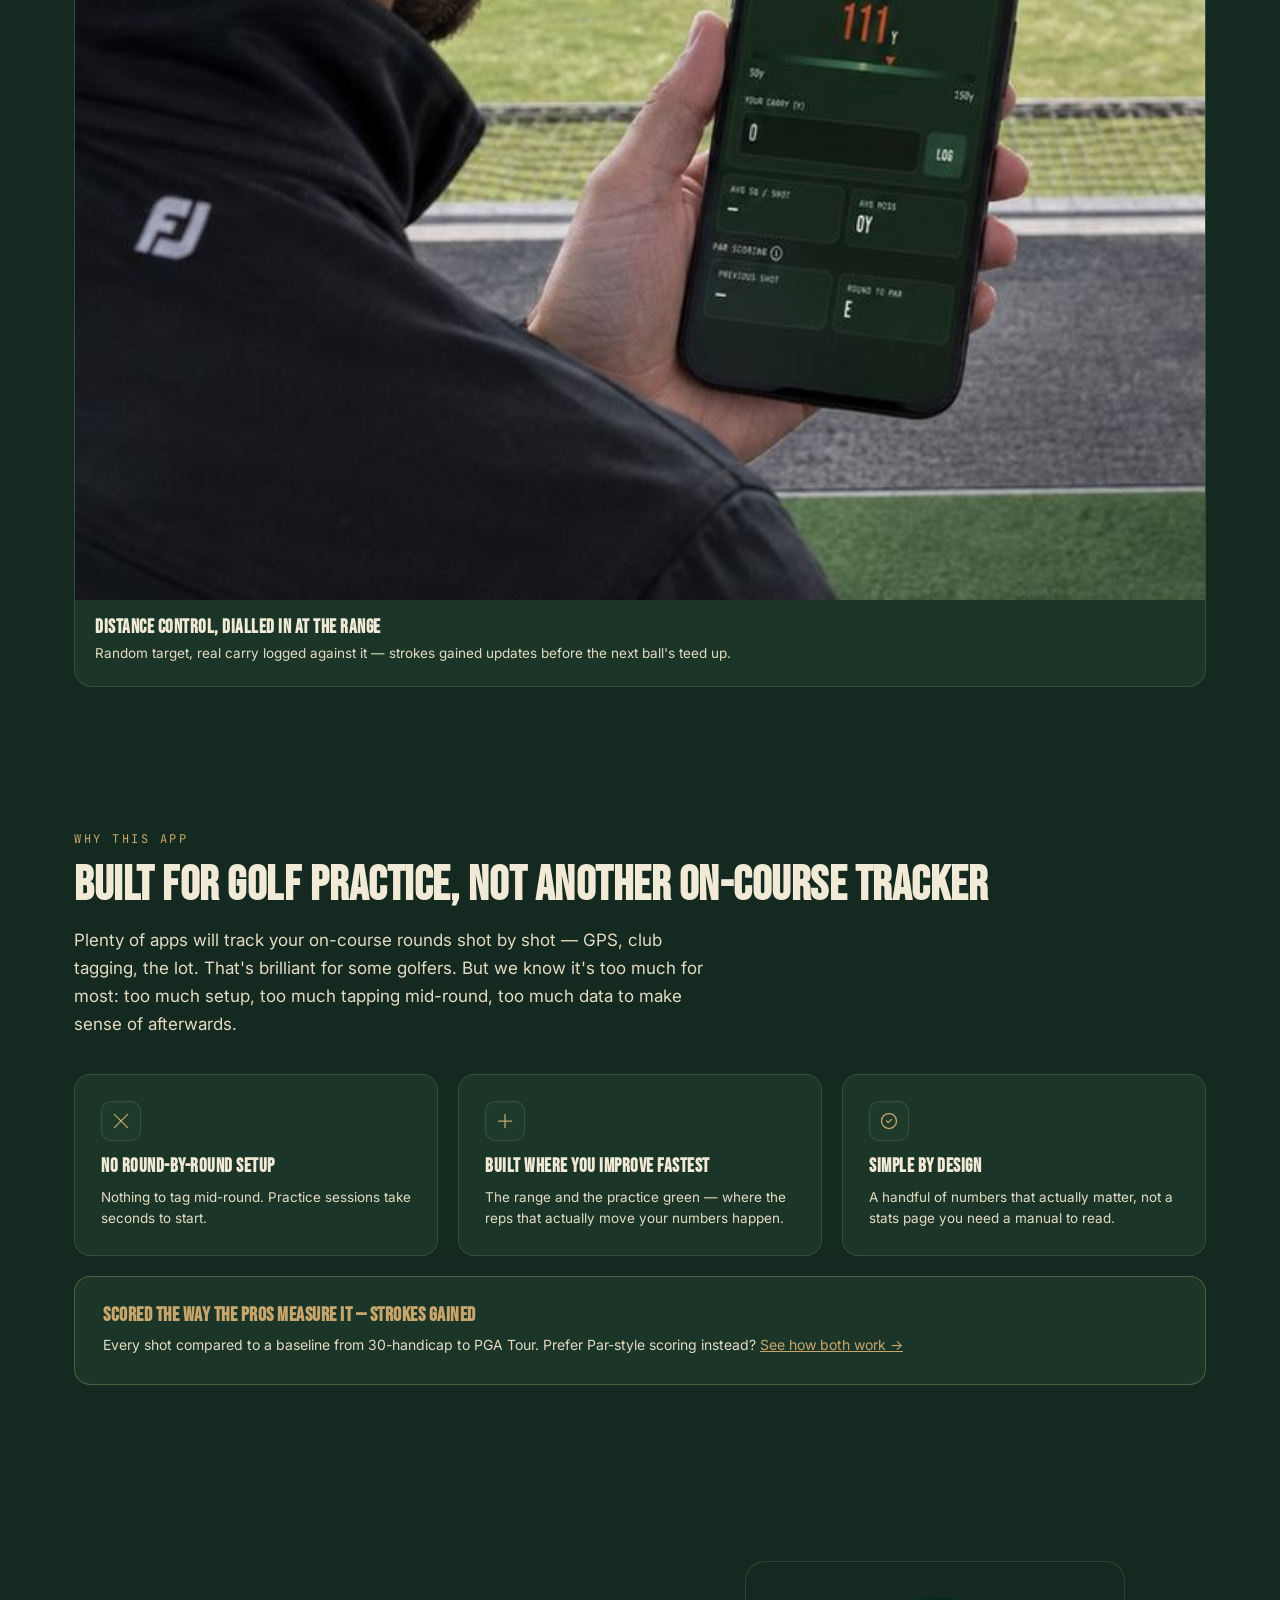
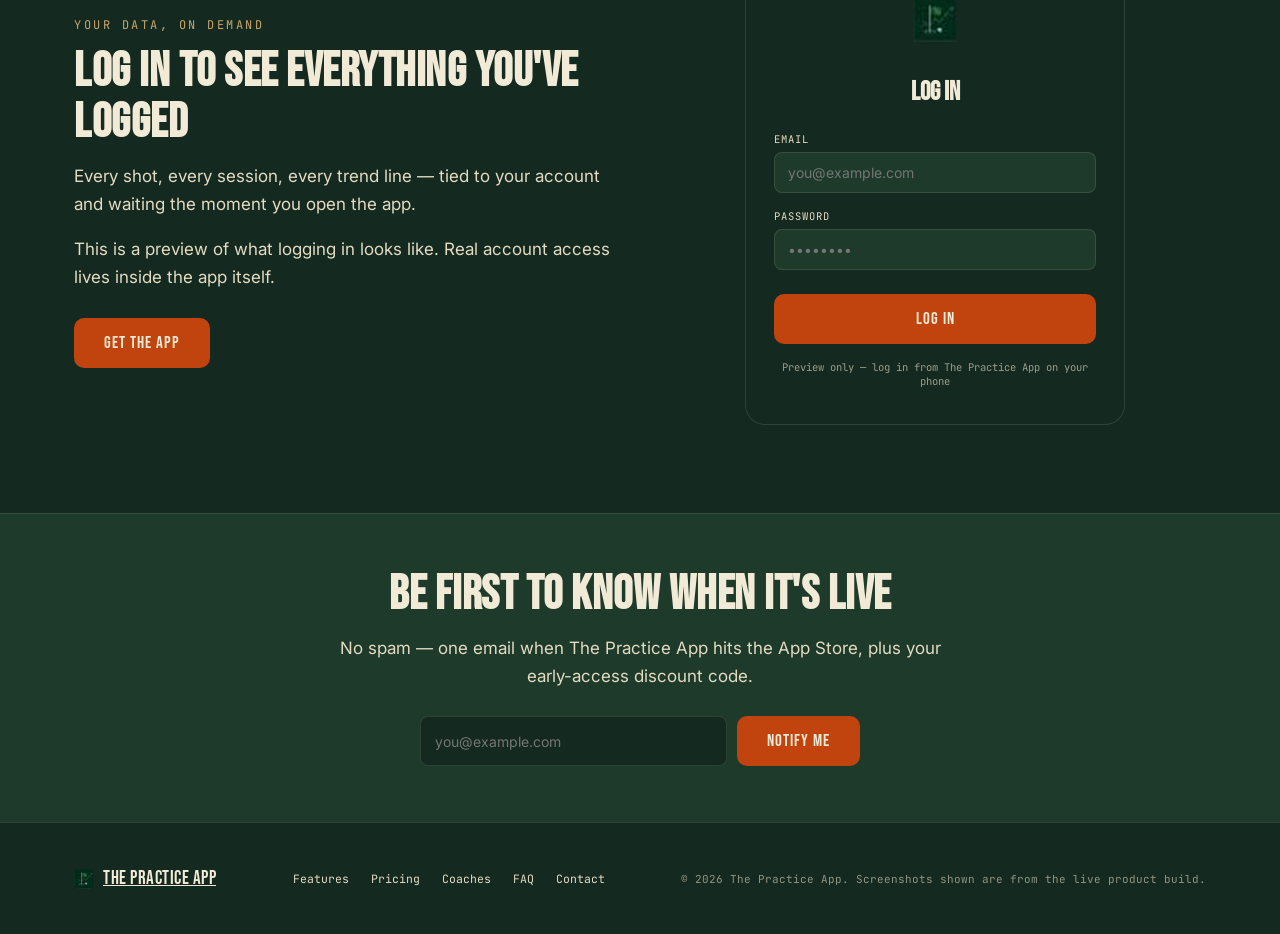
==== commit 1434c788: "Add files via upload" ====
--- a/index.html
+++ b/index.html
@@ -20,18 +20,8 @@
   "url": "https://thepracticeapp.co.uk/",
   "description": "Structured golf practice app for the range, short game and putting green, with strokes-gained scoring, 5 putting drills, a wedge yardage builder and coach connection.",
   "offers": [
-    {
-      "@type": "Offer",
-      "price": "4.99",
-      "priceCurrency": "GBP",
-      "name": "Monthly"
-    },
-    {
-      "@type": "Offer",
-      "price": "39",
-      "priceCurrency": "GBP",
-      "name": "Annual"
-    }
+    { "@type": "Offer", "price": "4.99", "priceCurrency": "GBP", "name": "Monthly" },
+    { "@type": "Offer", "price": "39", "priceCurrency": "GBP", "name": "Annual" }
   ]
 }
 </script>
@@ -49,6 +39,10 @@
   </div>
 </nav>
 <div class="tabbar-wrap">
+  <button class="tabbar-toggle" id="tabbarToggle" type="button" aria-expanded="false" aria-controls="tabbar">
+    <span id="tabbarToggleLabel">Menu</span>
+    <svg class="tabbar-toggle-icon" viewBox="0 0 24 24" fill="none" stroke="currentColor" stroke-width="2" stroke-linecap="round" stroke-linejoin="round"><path d="M6 9l6 6 6-6"/></svg>
+  </button>
   <div class="tabbar" id="tabbar">
     <a href="index.html" class="tab-pill" data-tab="home">Home</a>
     <a href="index.html#features" class="tab-pill" data-tab="features">Features</a>
--- a/styles.css
+++ b/styles.css
@@ -120,6 +120,36 @@
   .tab-pill.active{color:var(--cream);border-bottom-color:var(--flag);}
   section[id]{scroll-margin-top:100px;}
 
+  .tabbar-toggle{
+    display:none;
+    width:100%;
+    align-items:center;justify-content:space-between;
+    background:transparent;border:none;cursor:pointer;
+    font-family:'JetBrains Mono',monospace;font-size:12.5px;letter-spacing:0.5px;
+    color:var(--cream);padding:13px 24px;
+    text-transform:uppercase;
+  }
+  .tabbar-toggle-icon{width:15px;height:15px;flex-shrink:0;transition:transform 0.2s ease;}
+  .tabbar-wrap.open .tabbar-toggle-icon{transform:rotate(180deg);}
+
+  @media (max-width:640px){
+    .tabbar-toggle{display:flex;}
+    .tabbar{
+      display:none;
+      flex-direction:column;gap:0;
+      max-width:none;overflow-x:visible;
+      padding:0 24px 6px;
+    }
+    .tabbar-wrap.open .tabbar{display:flex;}
+    .tab-pill{
+      padding:13px 0 13px 10px;
+      border-bottom:1px solid var(--border);
+      border-left:2px solid transparent;
+    }
+    .tab-pill:last-child{border-bottom:none;}
+    .tab-pill.active{border-bottom-color:var(--border);border-left-color:var(--flag);background:rgba(228,219,194,0.04);}
+  }
+
   /* ---------- HERO ---------- */
   .hero{
     padding:88px 0 60px;
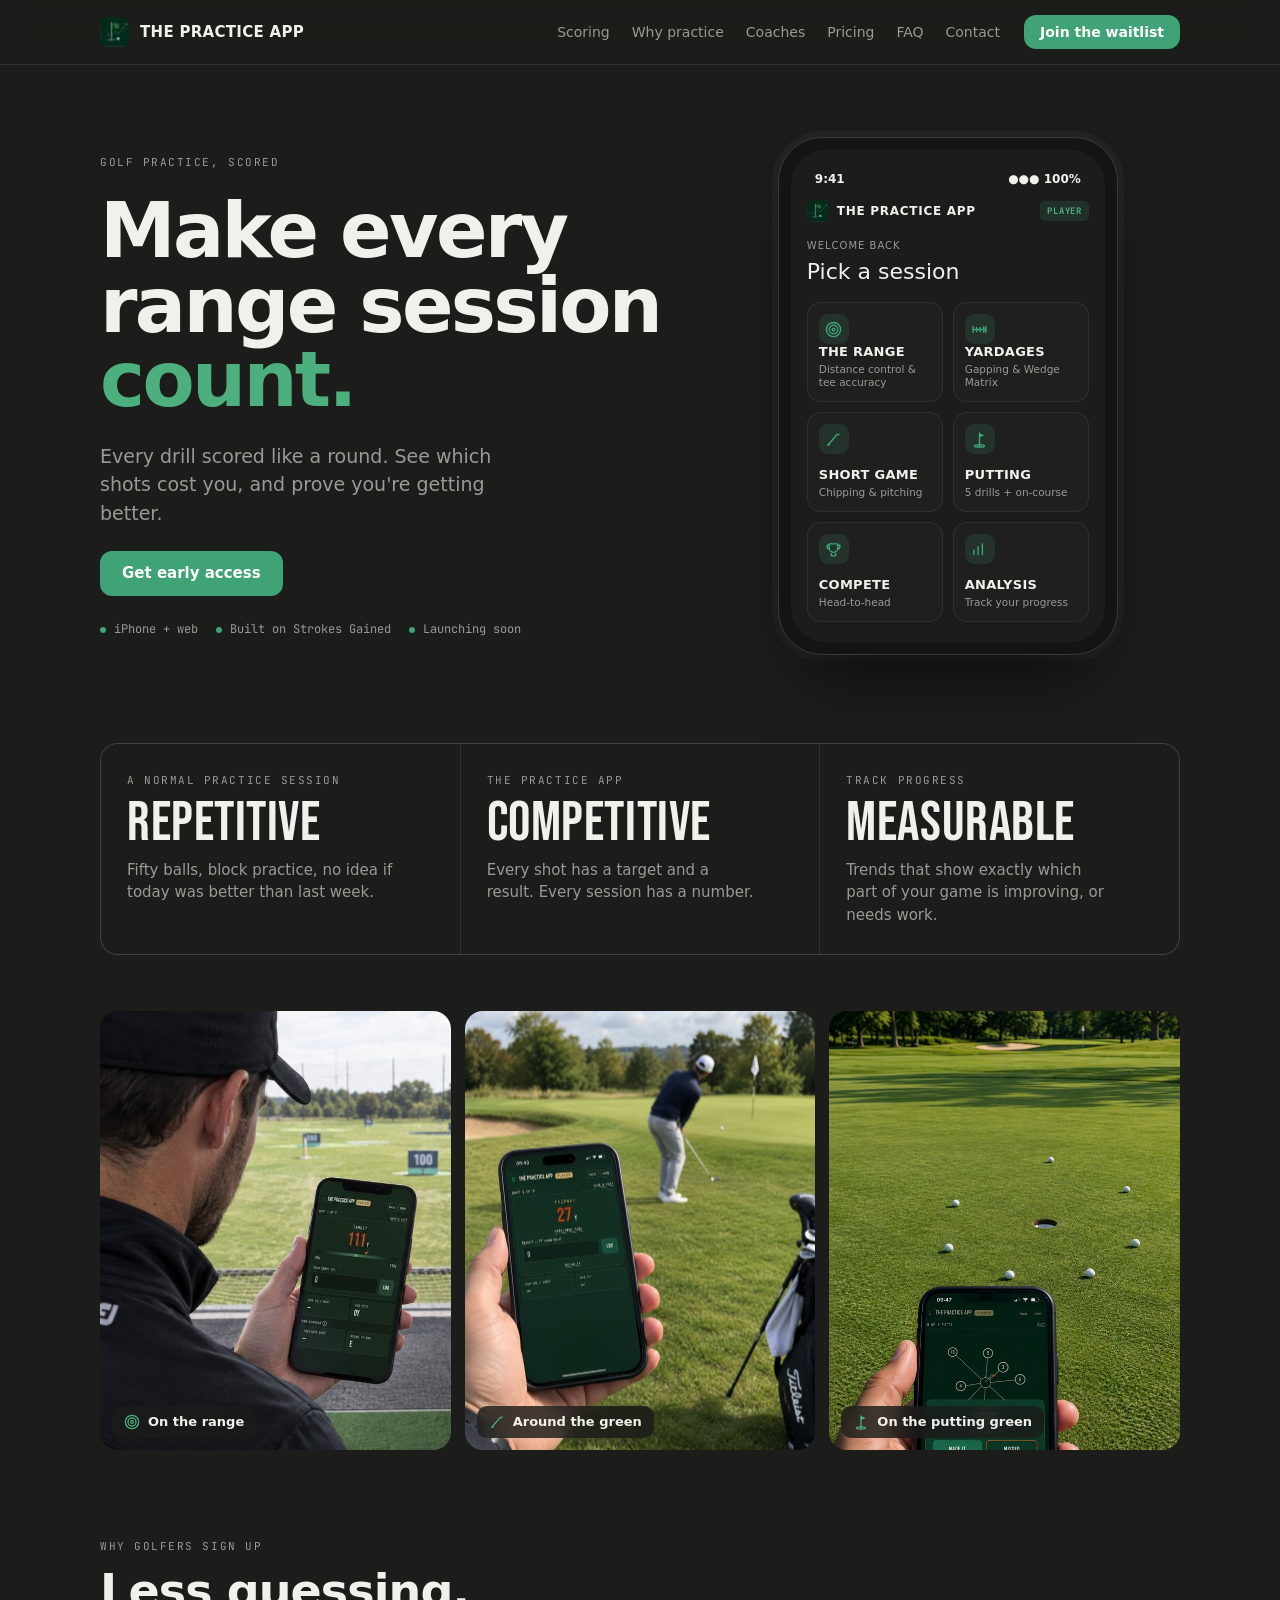
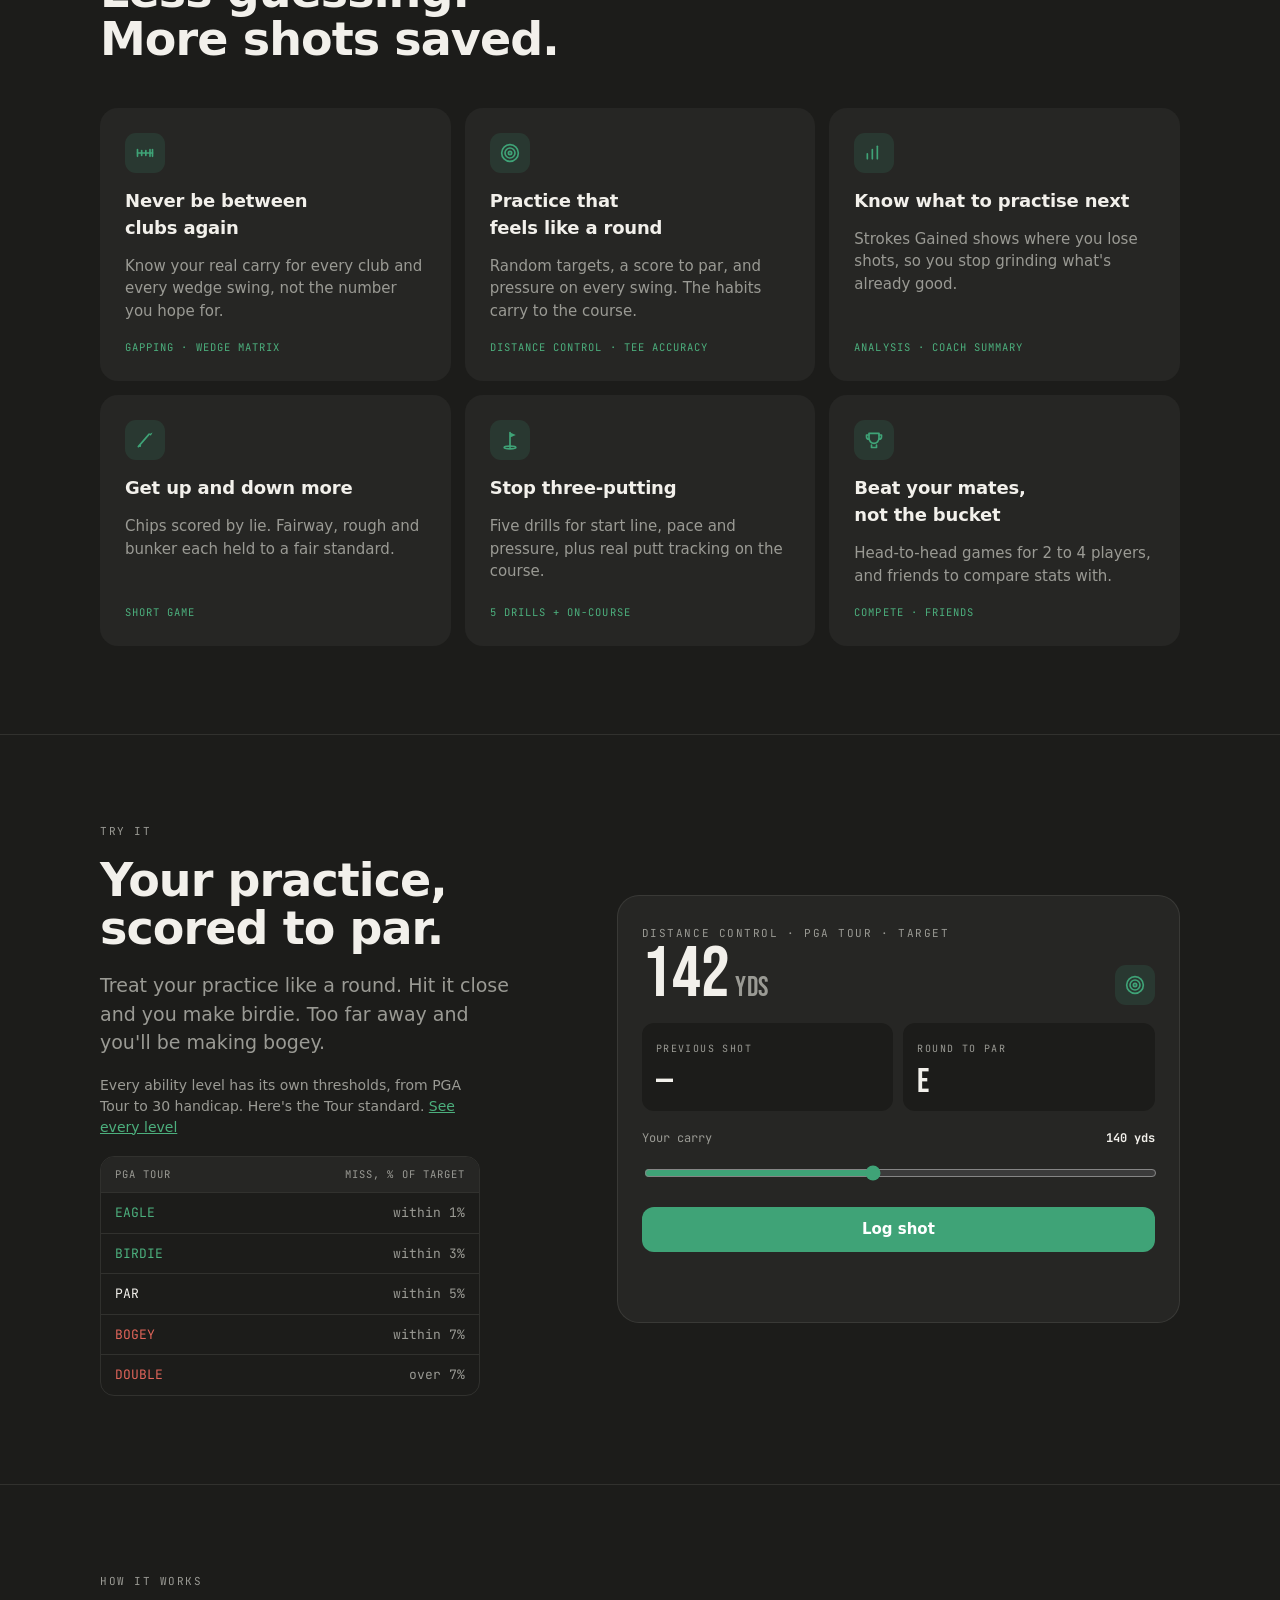
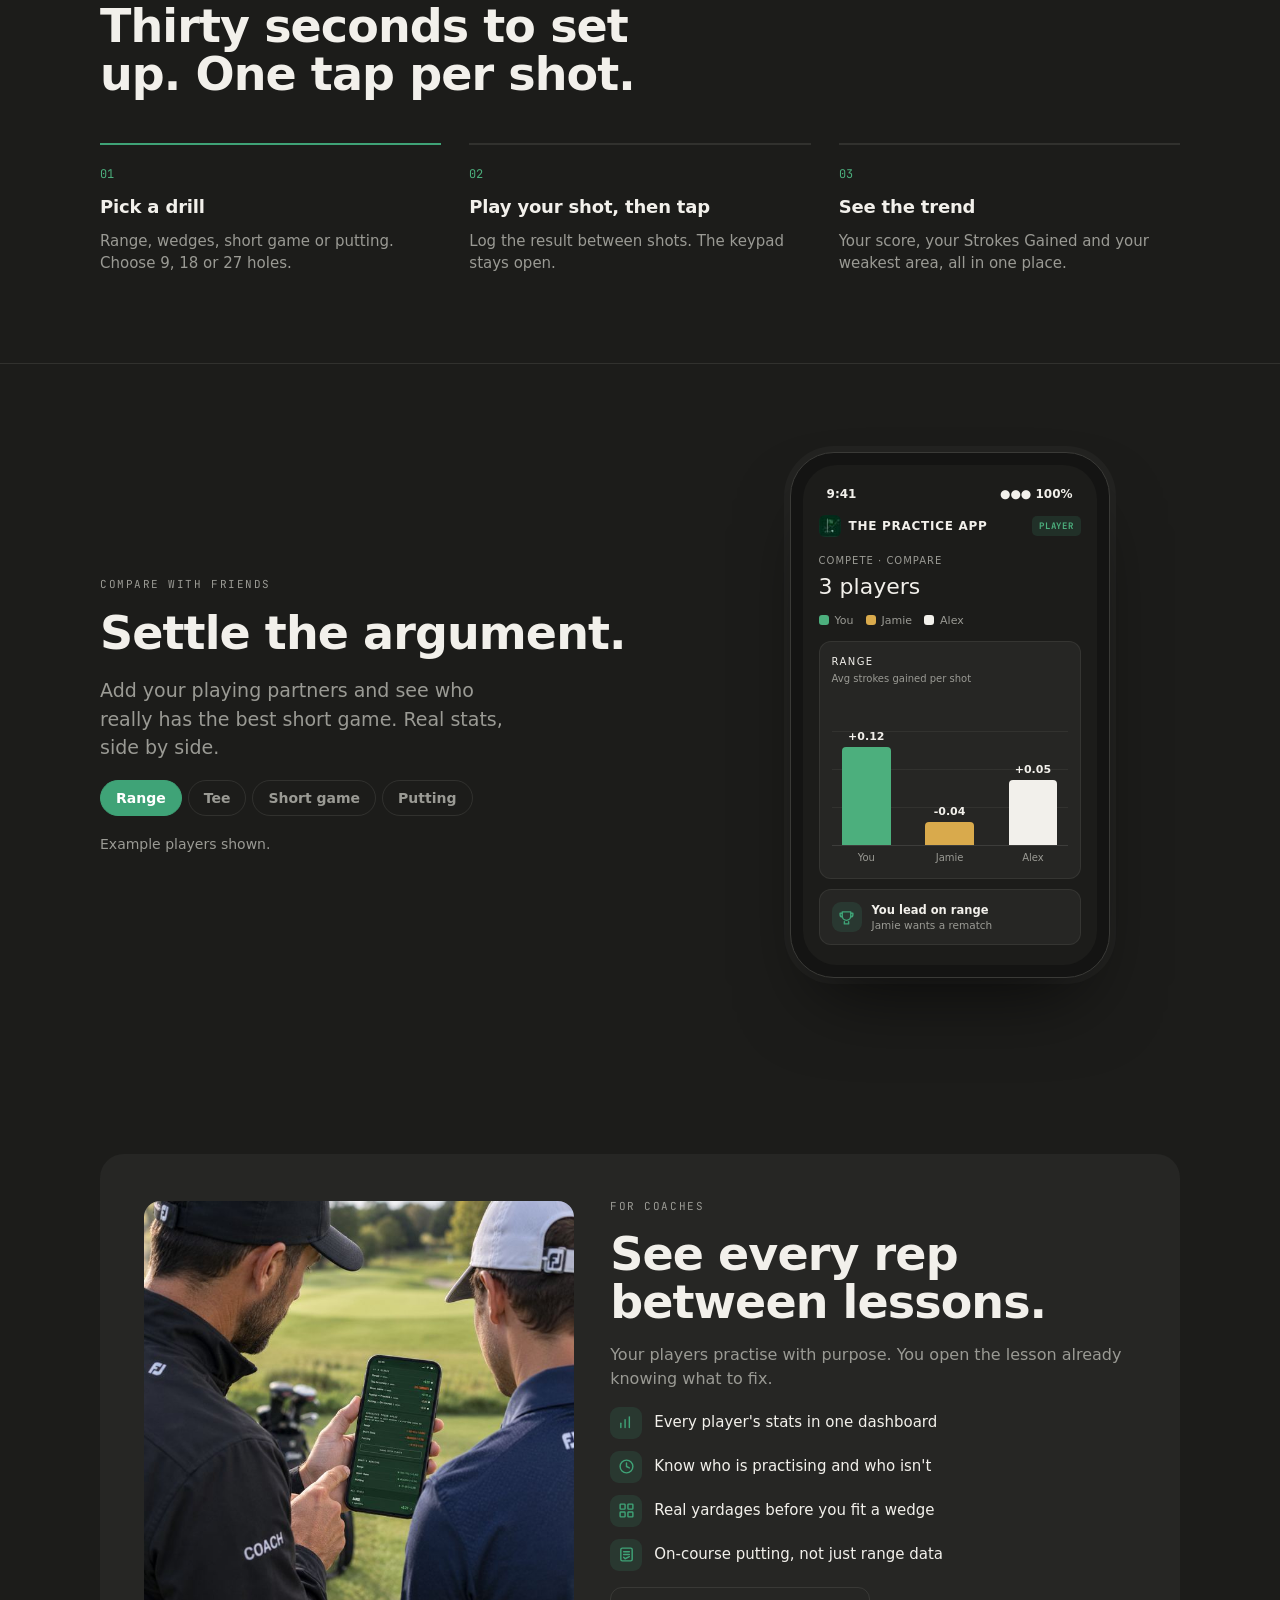
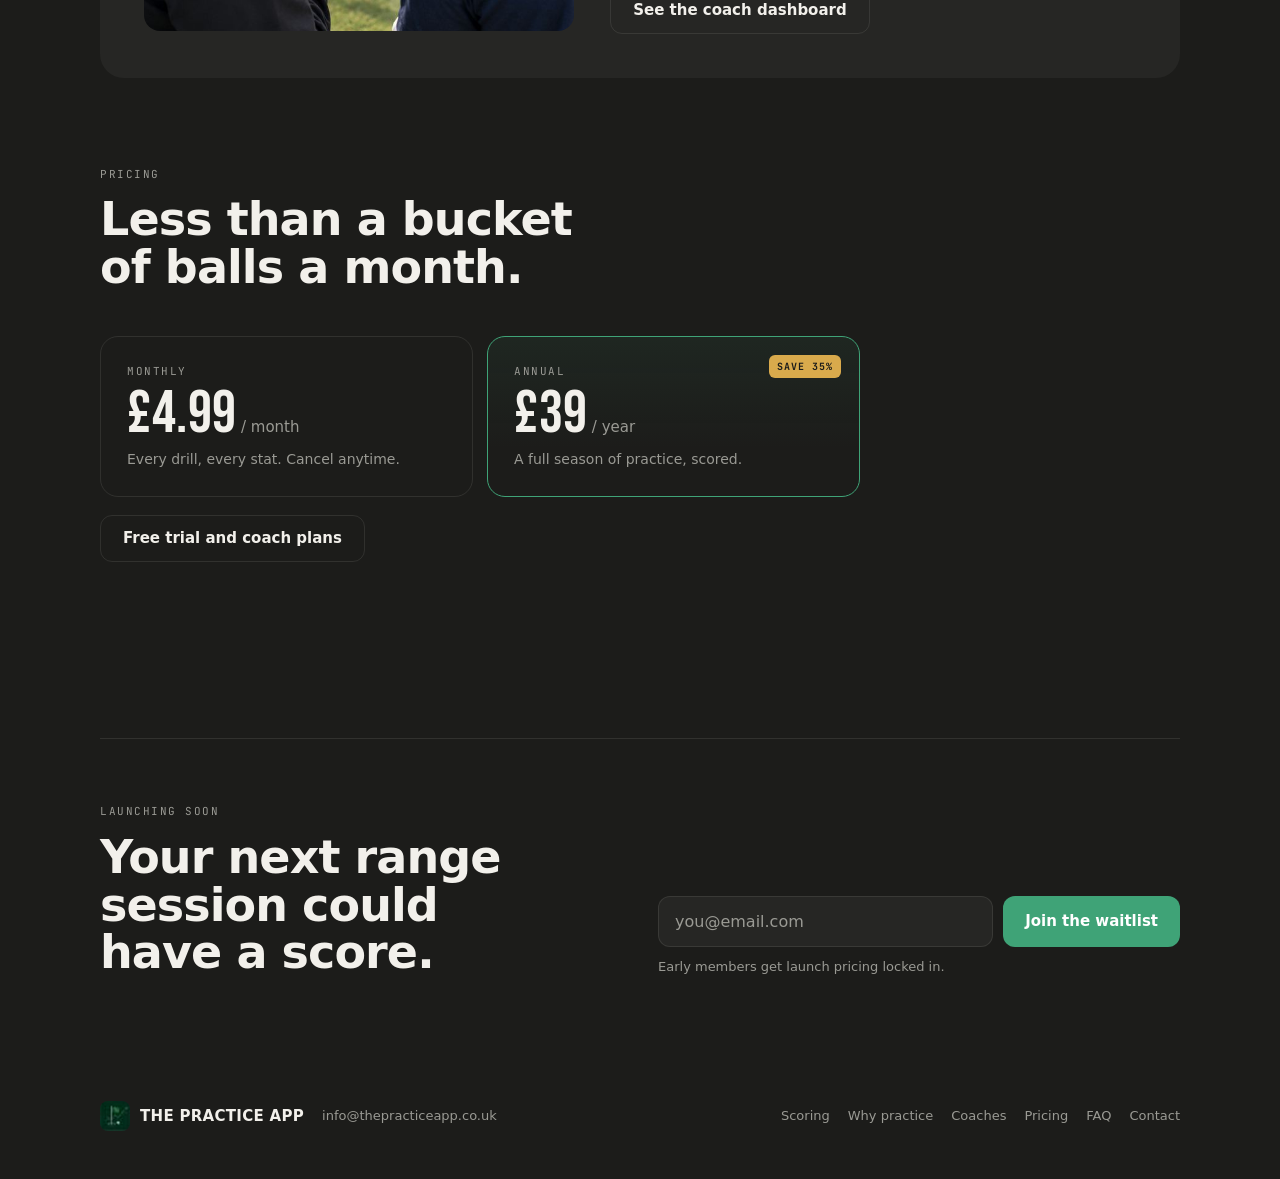
==== commit b3a1ce47: "Site redesign: new palette, app icons, benefit-led copy across all 7 pages" ====
--- a/index.html
+++ b/index.html
@@ -1,340 +1,315 @@
 <!doctype html><html lang="en"><head><meta charset="utf-8"><meta name="viewport" content="width=device-width, initial-scale=1, viewport-fit=cover">
-<title>The Practice App — Structured Golf Practice, Strokes-Gained Scoring</title>
-<meta name="description" content="The Practice App is a structured golf practice app for the range, short game and putting green — strokes-gained scoring, 5 putting drills, wedge yardage charts and coach connection.">
+<title>The Practice App — Golf Practice, Scored Like a Round</title>
+<meta name="description" content="Make every range session count. The Practice App scores your golf practice like a round, shows where you lose shots with Strokes Gained, and lets you compare with friends.">
 <link rel="canonical" href="https://thepracticeapp.co.uk/">
+<meta name="theme-color" content="#1C1C1A">
+<link rel="icon" href="images/logo.jpg">
 <meta property="og:type" content="website">
-<meta property="og:title" content="The Practice App — Structured Golf Practice, Strokes-Gained Scoring">
-<meta property="og:description" content="The Practice App is a structured golf practice app for the range, short game and putting green — strokes-gained scoring, 5 putting drills, wedge yardage charts and coach connection.">
+<meta property="og:title" content="The Practice App — Golf Practice, Scored Like a Round">
+<meta property="og:description" content="Make every range session count. The Practice App scores your golf practice like a round, shows where you lose shots with Strokes Gained, and lets you compare with friends.">
 <meta property="og:url" content="https://thepracticeapp.co.uk/">
 <meta property="og:site_name" content="The Practice App">
-<meta name="twitter:card" content="summary">
-<meta name="twitter:title" content="The Practice App — Structured Golf Practice, Strokes-Gained Scoring">
-<meta name="twitter:description" content="The Practice App is a structured golf practice app for the range, short game and putting green — strokes-gained scoring, 5 putting drills, wedge yardage charts and coach connection.">
+<meta property="og:image" content="https://thepracticeapp.co.uk/images/photo-range-distance-control.jpg">
+<meta name="twitter:card" content="summary_large_image">
+<meta name="twitter:title" content="The Practice App — Golf Practice, Scored Like a Round">
+<meta name="twitter:description" content="Make every range session count. The Practice App scores your golf practice like a round, shows where you lose shots with Strokes Gained, and lets you compare with friends.">
+<meta name="twitter:image" content="https://thepracticeapp.co.uk/images/photo-range-distance-control.jpg">
 <script type="application/ld+json">
-{
-  "@context": "https://schema.org",
-  "@type": "SoftwareApplication",
-  "name": "The Practice App",
-  "applicationCategory": "SportsApplication",
-  "operatingSystem": "iOS, Web",
-  "url": "https://thepracticeapp.co.uk/",
-  "description": "Structured golf practice app for the range, short game and putting green, with strokes-gained scoring, 5 putting drills, a wedge yardage builder and coach connection.",
-  "offers": [
-    { "@type": "Offer", "price": "4.99", "priceCurrency": "GBP", "name": "Monthly" },
-    { "@type": "Offer", "price": "39", "priceCurrency": "GBP", "name": "Annual" }
-  ]
-}
+{"@context":"https://schema.org","@type":"SoftwareApplication","name":"The Practice App","applicationCategory":"SportsApplication","operatingSystem":"iOS, Web","url":"https://thepracticeapp.co.uk/","description":"Golf practice app that scores every range, short game and putting session like a round, with Strokes Gained analysis, yardage gapping, a wedge matrix, head-to-head games and friend comparisons.","offers":[{"@type":"Offer","price":"4.99","priceCurrency":"GBP","name":"Monthly"},{"@type":"Offer","price":"39","priceCurrency":"GBP","name":"Annual"}]}
 </script>
-<link rel="stylesheet" href="https://fonts.googleapis.com/css2?family=Bebas+Neue&family=Inter:wght@400;500;600;700&family=JetBrains+Mono:wght@400;500;700&display=swap">
-<link rel="stylesheet" href="styles.css">
+<link rel="preconnect" href="https://fonts.googleapis.com">
+<link rel="stylesheet" href="https://fonts.googleapis.com/css2?family=Bebas+Neue&family=JetBrains+Mono:wght@500;700&display=swap">
+<link rel="stylesheet" href="site.css">
 </head><body data-page="home">
-<!-- ============ NAV ============ -->
-<nav class="nav">
-  <div class="nav-inner">
-    <a href="index.html" class="brand"><img src="images/logo.jpg" alt=""/> THE PRACTICE APP</a>
-    <div class="nav-cta">
-      <a href="#login" class="navbtn">Log In</a>
-      <a href="#waitlist" class="navbtn solid">Get Notified</a>
-    </div>
-  </div>
+<svg width="0" height="0" style="position:absolute" aria-hidden="true">
+  <defs>
+    <symbol id="i-range" viewBox="0 0 24 24" fill="none" stroke="currentColor" stroke-width="2" stroke-linecap="round" stroke-linejoin="round"><circle cx="12" cy="12" r="10"/><circle cx="12" cy="12" r="6"/><circle cx="12" cy="12" r="2"/></symbol>
+    <symbol id="i-yard" viewBox="0 0 24 24" fill="none" stroke="currentColor" stroke-width="2" stroke-linecap="round" stroke-linejoin="round"><line x1="3" y1="12" x2="21" y2="12"/><line x1="3" y1="8" x2="3" y2="16"/><line x1="8" y1="9" x2="8" y2="15"/><line x1="13" y1="9" x2="13" y2="15"/><line x1="18" y1="8" x2="18" y2="16"/><line x1="21" y1="8" x2="21" y2="16"/></symbol>
+    <symbol id="i-short" viewBox="0 0 24 24" fill="none" stroke="currentColor" stroke-width="2" stroke-linecap="round" stroke-linejoin="round"><path d="M4 20 L17 5"/><path d="M17 5 L21 3 L19 7 Z" fill="currentColor" stroke="none"/><circle cx="6" cy="19" r="1.4" fill="currentColor" stroke="none"/></symbol>
+    <symbol id="i-putt" viewBox="0 0 24 24" fill="none" stroke="currentColor" stroke-width="2" stroke-linecap="round" stroke-linejoin="round"><line x1="12" y1="3" x2="12" y2="21"/><path d="M12 3 L19 6 L12 9 Z" fill="currentColor" stroke="none"/><ellipse cx="12" cy="21" rx="7" ry="1.6"/></symbol>
+    <symbol id="i-compete" viewBox="0 0 24 24" fill="none" stroke="currentColor" stroke-width="2" stroke-linecap="round" stroke-linejoin="round"><path d="M9 18 L9 21 L15 21 L15 18"/><path d="M6 4 L18 4 L18 10 A6 6 0 0 1 6 10 Z"/><path d="M6 6 L3 6 L3 8 A3 3 0 0 0 6 11"/><path d="M18 6 L21 6 L21 8 A3 3 0 0 1 18 11"/></symbol>
+    <symbol id="i-analysis" viewBox="0 0 24 24" fill="none" stroke="currentColor" stroke-width="2" stroke-linecap="round" stroke-linejoin="round"><path d="M4 19 L4 13"/><path d="M10 19 L10 8"/><path d="M16 19 L16 4"/></symbol>
+    <symbol id="i-matrix" viewBox="0 0 24 24" fill="none" stroke="currentColor" stroke-width="2" stroke-linecap="round" stroke-linejoin="round"><rect x="3" y="3" width="7" height="7" rx="1"/><rect x="14" y="3" width="7" height="7" rx="1"/><rect x="3" y="14" width="7" height="7" rx="1"/><rect x="14" y="14" width="7" height="7" rx="1"/></symbol>
+    <symbol id="i-course" viewBox="0 0 24 24" fill="none" stroke="currentColor" stroke-width="2" stroke-linecap="round" stroke-linejoin="round"><rect x="4" y="3" width="16" height="18" rx="2"/><line x1="8" y1="8" x2="16" y2="8"/><line x1="8" y1="12" x2="16" y2="12"/><path d="M8 16 L10 18 L16 15"/></symbol>
+    <symbol id="i-clock" viewBox="0 0 24 24" fill="none" stroke="currentColor" stroke-width="2" stroke-linecap="round" stroke-linejoin="round"><circle cx="12" cy="12" r="9"/><path d="M12 7 L12 12 L16 14"/></symbol>
+    <symbol id="i-check" viewBox="0 0 24 24" fill="none" stroke="currentColor" stroke-width="2.4" stroke-linecap="round" stroke-linejoin="round"><path d="M5 12.5 L10 17 L19 7"/></symbol>
+    <symbol id="i-mail" viewBox="0 0 24 24" fill="none" stroke="currentColor" stroke-width="2" stroke-linecap="round" stroke-linejoin="round"><rect x="3" y="5" width="18" height="14" rx="2"/><path d="M3 7 L12 13 L21 7"/></symbol>
+    <symbol id="i-people" viewBox="0 0 24 24" fill="none" stroke="currentColor" stroke-width="2" stroke-linecap="round" stroke-linejoin="round"><circle cx="9" cy="8" r="3.5"/><path d="M2.5 20 a6.5 6.5 0 0 1 13 0"/><circle cx="17" cy="9" r="2.5"/><path d="M16 14.2 a5 5 0 0 1 5.5 5.8"/></symbol>
+    <symbol id="i-chat" viewBox="0 0 24 24" fill="none" stroke="currentColor" stroke-width="2" stroke-linecap="round" stroke-linejoin="round"><path d="M4 5 H20 V16 H9 L5 20 V16 H4 Z"/></symbol>
+    <symbol id="i-shuffle" viewBox="0 0 24 24" fill="none" stroke="currentColor" stroke-width="2" stroke-linecap="round" stroke-linejoin="round"><path d="M3 7 H7 L15 17 H21"/><path d="M3 17 H7 L9.5 14"/><path d="M13 10 L15 7 H21"/><path d="M18 4 L21 7 L18 10"/><path d="M18 14 L21 17 L18 20"/></symbol>
+  </defs>
+</svg>
+
+<nav>
+  <div class="wrap">
+    <a class="brand" href="index.html"><img src="images/logo.jpg" alt="">THE PRACTICE APP</a>
+    <div class="navlinks"><a href="scoring.html">Scoring</a><a href="why-practice.html">Why practice</a><a href="coaches.html">Coaches</a><a href="pricing.html">Pricing</a><a href="faq.html">FAQ</a><a href="contact.html">Contact</a></div>
+    <a class="btn btn-primary" href="#join">Join the waitlist</a>
+    <button class="menu-btn" id="menuBtn" type="button" aria-expanded="false" aria-controls="mobileMenu" aria-label="Menu"><svg viewBox="0 0 24 24" fill="none" stroke="currentColor" stroke-width="2" stroke-linecap="round"><line x1="4" y1="7" x2="20" y2="7"/><line x1="4" y1="12" x2="20" y2="12"/><line x1="4" y1="17" x2="20" y2="17"/></svg></button>
+  </div>
+  <div class="wrap mobile-menu" id="mobileMenu"><a href="index.html" aria-current="page">Home</a><a href="scoring.html">Scoring</a><a href="why-practice.html">Why practice</a><a href="coaches.html">Coaches</a><a href="pricing.html">Pricing</a><a href="faq.html">FAQ</a><a href="contact.html">Contact</a></div>
 </nav>
-<div class="tabbar-wrap">
-  <button class="tabbar-toggle" id="tabbarToggle" type="button" aria-expanded="false" aria-controls="tabbar">
-    <span id="tabbarToggleLabel">Menu</span>
-    <svg class="tabbar-toggle-icon" viewBox="0 0 24 24" fill="none" stroke="currentColor" stroke-width="2" stroke-linecap="round" stroke-linejoin="round"><path d="M6 9l6 6 6-6"/></svg>
-  </button>
-  <div class="tabbar" id="tabbar">
-    <a href="index.html" class="tab-pill" data-tab="home">Home</a>
-    <a href="index.html#features" class="tab-pill" data-tab="features">Features</a>
-    <a href="scoring.html" class="tab-pill" data-tab="scoring">Scoring</a>
-    <a href="why-practice.html" class="tab-pill" data-tab="why">Why Practice</a>
-    <a href="pricing.html" class="tab-pill" data-tab="pricing">Pricing</a>
-    <a href="coaches.html" class="tab-pill" data-tab="coaches">Coaches</a>
-    <a href="faq.html" class="tab-pill" data-tab="faq">FAQ</a>
-    <a href="contact.html" class="tab-pill" data-tab="contact">Contact</a>
-  </div>
+
+
+<header class="hero" id="top">
+  <div class="wrap">
+    <div class="hero-copy">
+      <span class="eyebrow">Golf practice, scored</span>
+      <h1>Make every range session <span class="g">count.</span></h1>
+      <p class="lead">Every drill scored like a round. See which shots cost you, and prove you're getting better.</p>
+      <div class="hero-ctas">
+        <a class="btn btn-primary" href="#join">Get early access</a>
+      </div>
+      <div class="hero-meta"><span>iPhone + web</span><span>Built on Strokes Gained</span><span>Launching soon</span></div>
+    </div>
+
+    <div class="phone" aria-label="The Practice App home screen">
+      <div class="screen">
+        <div class="statusbar"><span>9:41</span><span>●●● 100%</span></div>
+        <div class="appbar"><img src="images/logo.jpg" alt=""><b>THE PRACTICE APP</b><span class="pb">PLAYER</span></div>
+        <div class="eyebrow" style="font-family:var(--sys);letter-spacing:.1em;font-size:10px">WELCOME BACK</div>
+        <div style="font-size:22px;margin:2px 0 14px">Pick a session</div>
+        <div class="tiles">
+          <div class="tile"><div class="chip"><svg><use href="#i-range"/></svg></div><div><b>THE RANGE</b><small>Distance control &amp; tee accuracy</small></div></div>
+          <div class="tile"><div class="chip"><svg><use href="#i-yard"/></svg></div><div><b>YARDAGES</b><small>Gapping &amp; Wedge Matrix</small></div></div>
+          <div class="tile"><div class="chip"><svg><use href="#i-short"/></svg></div><div><b>SHORT GAME</b><small>Chipping &amp; pitching</small></div></div>
+          <div class="tile"><div class="chip"><svg><use href="#i-putt"/></svg></div><div><b>PUTTING</b><small>5 drills + on-course</small></div></div>
+          <div class="tile"><div class="chip"><svg><use href="#i-compete"/></svg></div><div><b>COMPETE</b><small>Head-to-head</small></div></div>
+          <div class="tile"><div class="chip"><svg><use href="#i-analysis"/></svg></div><div><b>ANALYSIS</b><small>Track your progress</small></div></div>
+        </div>
+      </div>
+    </div>
+  </div>
+</header>
+
+<div class="problem">
+  <div class="wrap"><div class="pgrid">
+    <div class="cell"><span class="eyebrow">A normal practice session</span><div class="big">Repetitive</div><p>Fifty balls, block practice, no idea if today was better than last week.</p></div>
+    <div class="cell"><span class="eyebrow">The Practice App</span><div class="big">Competitive</div><p>Every shot has a target and a result. Every session has a number.</p></div>
+    <div class="cell"><span class="eyebrow">Track progress</span><div class="big">Measurable</div><p>Trends that show exactly which part of your game is improving, or needs work.</p></div>
+  </div></div>
 </div>
-<!-- ============ HERO ============ -->
-<header class="hero">
-  <div class="wrap hero-inner">
-    <div>
-      <div class="eyebrow">Golf practice, done properly</div>
-      <h1>Stop practicing golf without intent.<br/>Start <span class="accent">improving — quickly.</span></h1>
-      <p class="lede">Structured, measurable practice for the range, short game and putting green — scored the way the pros measure it: strokes gained.</p>
-      <div class="hero-ctas">
-        <a href="#waitlist" class="btn btn-primary">Get Early Access</a>
-        <a href="#features" class="btn btn-outline">See What's Inside</a>
-      </div>
-      <div class="hero-note">Free to join the waitlist · No credit card required</div>
-      <div class="badge-row">
-        <span class="badge">Strokes-gained scoring</span>
-        <span class="badge">5 putting drills</span>
-        <span class="badge">Wedge Matrix yardages</span>
-        <span class="badge">Head-to-head Compete mode</span>
-      </div>
-    </div>
-    <div>
-      <div class="phone-frame">
-        <img class="shot-img" src="images/hero-home-screen.jpg" alt="The Practice App home screen" onclick="openLightbox(this.src,this.alt)"/>
-        <div class="zoom-hint"><svg viewBox="0 0 24 24" fill="none" stroke="currentColor" stroke-width="2" stroke-linecap="round" stroke-linejoin="round"><circle cx="11" cy="11" r="7"/><path d="M21 21l-4.35-4.35"/><path d="M11 8v6M8 11h6"/></svg></div>
-      </div>
-      <div class="phone-caption">Live from the app — pick a session, get to work</div>
-    </div>
-  </div>
-</header>
-
-<!-- ============ FEATURES / WHY USE ============ -->
-<section class="section" id="features">
-  <div class="wrap">
-    <div class="eyebrow">Why use this app</div>
-    <h2 class="h2">Everything a serious golf practice session needs</h2>
-    <p class="lede" style="margin-top:14px;">Every shot — range, short game, or putting green — gets logged, scored and turned into insight. No more scorecard scribbles.</p>
-
-    <div class="grid g3" style="margin-top:44px;">
-      <div class="feature-card">
-        <div class="feature-icon"><svg viewBox="0 0 24 24" fill="none" stroke="currentColor" stroke-width="1.5"><circle cx="12" cy="12" r="9"/><circle cx="12" cy="12" r="5"/><circle cx="12" cy="12" r="1" fill="currentColor" stroke="none"/></svg></div>
-        <h3>Distance Control</h3>
-        <p>Random targets, real carry distances, instant strokes-gained — or self-rate 1–5 with no launch monitor.</p>
-      </div>
-      <div class="feature-card">
-        <div class="feature-icon"><svg viewBox="0 0 24 24" fill="none" stroke="currentColor" stroke-width="1.5" stroke-linecap="round"><path d="M12 2v20M7 2 3 22M17 2l4 20"/></svg></div>
-        <h3>Tee Accuracy</h3>
-        <p>Set your fairway width and track hit-or-miss by club, so you know exactly what's costing you fairways.</p>
-      </div>
-      <div class="feature-card">
-        <div class="feature-icon"><svg viewBox="0 0 24 24" fill="none" stroke="currentColor" stroke-width="1.5" stroke-linecap="round" stroke-linejoin="round"><rect x="3.5" y="3.5" width="17" height="17" rx="2"/><path d="M3.5 9h17M3.5 15h17M9 3.5v17M15 3.5v17"/></svg></div>
-        <h3>Wedge Matrix</h3>
-        <p>Build your own yardage chart across every wedge and swing length, with outlier-trimmed averages.</p>
-      </div>
-      <div class="feature-card">
-        <div class="feature-icon"><svg viewBox="0 0 24 24" fill="none" stroke="currentColor" stroke-width="1.5" stroke-linecap="round" stroke-linejoin="round"><path d="M6 21V4"/><path d="M6 4l12 4.5L6 13"/></svg></div>
-        <h3>Short Game</h3>
-        <p>Lie, distance window and result-from-hole, with a one-tap "holed it" shortcut for the shots that matter.</p>
-      </div>
-      <div class="feature-card">
-        <div class="feature-icon"><svg viewBox="0 0 24 24" fill="none" stroke="currentColor" stroke-width="1.5" stroke-linecap="round"><circle cx="12" cy="12" r="9"/><circle cx="12" cy="12" r="1.4" fill="currentColor" stroke="none"/><path d="M12 3v3M21 12h-3M12 21v-3M3 12h3"/></svg></div>
-        <h3>5 Putting Drills</h3>
-        <p>Random Practice, Around the Clock, Start Line, Pace Control and full on-course tracking.</p>
-      </div>
-      <div class="feature-card">
-        <div class="feature-icon"><svg viewBox="0 0 24 24" fill="none" stroke="currentColor" stroke-width="1.5" stroke-linecap="round" stroke-linejoin="round"><path d="M8 4h8v4a4 4 0 0 1-8 0V4z"/><path d="M8 5H5.5A2.5 2.5 0 0 0 8 9M16 5h2.5A2.5 2.5 0 0 1 16 9"/><path d="M12 13v4M9.5 21h5M10.5 17h3"/></svg></div>
-        <h3>Compete Mode</h3>
-        <p>2–4 players, head-to-head, across Range, Short Game and Putting. Practice you'll actually show up for.</p>
-      </div>
-      <div class="feature-card">
-        <div class="feature-icon"><svg viewBox="0 0 24 24" fill="none" stroke="currentColor" stroke-width="1.5" stroke-linecap="round" stroke-linejoin="round"><path d="M3 17l5-5 4 4 8-9"/><path d="M15 6.5h5V11"/></svg></div>
-        <h3>Real Analysis</h3>
-        <p>Strokes gained over time, by distance band, by club — measured against a baseline you choose.</p>
-      </div>
-      <div class="feature-card">
-        <div class="feature-icon"><svg viewBox="0 0 24 24" fill="none" stroke="currentColor" stroke-width="1.5" stroke-linecap="round" stroke-linejoin="round"><circle cx="12" cy="8" r="4"/><path d="M4 21c0-4.5 3.6-7 8-7s8 2.5 8 7"/></svg></div>
-        <h3>Your Data, Always</h3>
-        <p>Log in and every session you've logged is right there — export or switch profiles any time.</p>
-      </div>
-      <div class="feature-card">
-        <div class="feature-icon"><svg viewBox="0 0 24 24" fill="none" stroke="currentColor" stroke-width="1.5" stroke-linecap="round" stroke-linejoin="round"><rect x="5" y="4" width="14" height="17" rx="2"/><path d="M9 4V3h6v1"/><path d="M9 11.5l2 2 4-4.5"/></svg></div>
-        <h3>Coach Connected</h3>
-        <p>Link with your coach in-app. They see your numbers, you see their feedback — no more screenshots.</p>
-      </div>
-    </div>
-  </div>
-</section>
-
-<!-- ============ SCREENSHOTS ============ -->
-<section class="section-tight">
-  <div class="wrap">
-    <div class="eyebrow">Inside the app</div>
-    <h2 class="h2">A look at every section</h2>
-    <div class="grid g3" style="margin-top:40px;">
-      <div class="showcase-item">
-        <img class="shot-img" src="images/shot-distance-control.jpg" alt="Distance control shot log with strokes gained" onclick="openLightbox(this.src,this.alt)"/>
-        <div class="zoom-hint"><svg viewBox="0 0 24 24" fill="none" stroke="currentColor" stroke-width="2" stroke-linecap="round" stroke-linejoin="round"><circle cx="11" cy="11" r="7"/><path d="M21 21l-4.35-4.35"/><path d="M11 8v6M8 11h6"/></svg></div>
-        <div class="showcase-caption">
-          <h3>Log shots, see strokes gained</h3>
-          <p>Scored against your baseline the moment you log it.</p>
+
+<section class="photos" aria-label="The app in use">
+  <div class="wrap">
+    <div class="photo-row">
+      <figure><img src="images/photo-range-distance-control.jpg" loading="lazy" alt="Golfer on the range checking a Distance Control target on the app"><figcaption><svg><use href="#i-range"/></svg>On the range</figcaption></figure>
+      <figure><img src="images/photo-short-game.jpg" loading="lazy" alt="Player logging a chip shot beside the green"><figcaption><svg><use href="#i-short"/></svg>Around the green</figcaption></figure>
+      <figure><img src="images/photo-around-the-clock.jpg" loading="lazy" alt="Around the Clock putting drill with balls circling the hole"><figcaption><svg><use href="#i-putt"/></svg>On the putting green</figcaption></figure>
+    </div>
+  </div>
+</section>
+
+<section id="why">
+  <div class="wrap">
+    <div class="sec-head">
+      <span class="eyebrow">Why golfers sign up</span>
+      <h2>Less guessing. More shots saved.</h2>
+    </div>
+    <div class="benefits">
+      <article class="benefit">
+        <div class="chip"><svg><use href="#i-yard"/></svg></div>
+        <h3>Never be between clubs again</h3>
+        <p>Know your real carry for every club and every wedge swing, not the number you hope for.</p>
+        <span class="tag">GAPPING · WEDGE MATRIX</span>
+      </article>
+      <article class="benefit">
+        <div class="chip"><svg><use href="#i-range"/></svg></div>
+        <h3>Practice that feels like a round</h3>
+        <p>Random targets, a score to par, and pressure on every swing. The habits carry to the course.</p>
+        <span class="tag">DISTANCE CONTROL · TEE ACCURACY</span>
+      </article>
+      <article class="benefit">
+        <div class="chip"><svg><use href="#i-analysis"/></svg></div>
+        <h3>Know what to practise next</h3>
+        <p>Strokes Gained shows where you lose shots, so you stop grinding what's already good.</p>
+        <span class="tag">ANALYSIS · COACH SUMMARY</span>
+      </article>
+      <article class="benefit">
+        <div class="chip"><svg><use href="#i-short"/></svg></div>
+        <h3>Get up and down more</h3>
+        <p>Chips scored by lie. Fairway, rough and bunker each held to a fair standard.</p>
+        <span class="tag">SHORT GAME</span>
+      </article>
+      <article class="benefit">
+        <div class="chip"><svg><use href="#i-putt"/></svg></div>
+        <h3>Stop three-putting</h3>
+        <p>Five drills for start line, pace and pressure, plus real putt tracking on the course.</p>
+        <span class="tag">5 DRILLS + ON-COURSE</span>
+      </article>
+      <article class="benefit">
+        <div class="chip"><svg><use href="#i-compete"/></svg></div>
+        <h3>Beat your mates, not the bucket</h3>
+        <p>Head-to-head games for 2 to 4 players, and friends to compare stats with.</p>
+        <span class="tag">COMPETE · FRIENDS</span>
+      </article>
+    </div>
+  </div>
+</section>
+
+<section class="try divider" id="try">
+  <div class="wrap">
+    <div class="try-copy">
+      <span class="eyebrow">Try it</span>
+      <h2>Your practice, scored to par.</h2>
+      <p class="lead">Treat your practice like a round. Hit it close and you make birdie. Too far away and you'll be making bogey.</p>
+      <p class="small">Every ability level has its own thresholds, from PGA Tour to 30 handicap. Here's the Tour standard. <a href="scoring.html" style="color:var(--green-lt)">See every level</a></p>
+      <div class="bands" aria-label="PGA Tour scoring bands">
+        <div class="bh"><span>PGA TOUR</span><span>MISS, % OF TARGET</span></div>
+        <div><span class="g">EAGLE</span><span>within 1%</span></div>
+        <div><span class="g">BIRDIE</span><span>within 3%</span></div>
+        <div><span>PAR</span><span>within 5%</span></div>
+        <div><span style="color:var(--flag)">BOGEY</span><span>within 7%</span></div>
+        <div><span style="color:var(--flag)">DOUBLE</span><span>over 7%</span></div>
+      </div>
+    </div>
+
+    <div class="sim" aria-live="polite">
+      <div class="sim-top">
+        <div>
+          <span class="eyebrow">Distance control · PGA Tour · target</span>
+          <div class="target" id="target">142<small>YDS</small></div>
         </div>
-      </div>
-      <div class="showcase-item">
-        <img class="shot-img" src="images/shot-putting-drills.jpg" alt="Putting drills menu" onclick="openLightbox(this.src,this.alt)"/>
-        <div class="zoom-hint"><svg viewBox="0 0 24 24" fill="none" stroke="currentColor" stroke-width="2" stroke-linecap="round" stroke-linejoin="round"><circle cx="11" cy="11" r="7"/><path d="M21 21l-4.35-4.35"/><path d="M11 8v6M8 11h6"/></svg></div>
-        <div class="showcase-caption">
-          <h3>Five ways to practice putting</h3>
-          <p>Random, Around the Clock, Start Line, Pace Control, on-course.</p>
+        <div class="chip"><svg><use href="#i-range"/></svg></div>
+      </div>
+      <div class="stats">
+        <div class="stat"><span class="eyebrow">Previous shot</span><div class="v" id="prev">—</div></div>
+        <div class="stat"><span class="eyebrow">Round to par</span><div class="v" id="total">E</div></div>
+      </div>
+      <div class="range-row">
+        <label for="carry">Your carry <output id="carryOut">140 yds</output></label>
+        <input type="range" id="carry" min="100" max="190" value="140">
+      </div>
+      <button class="btn btn-primary" id="hit" type="button" style="justify-content:center">Log shot</button>
+      <div class="log" id="log" aria-label="Shots this round"></div>
+    </div>
+  </div>
+</section>
+
+<section class="divider">
+  <div class="wrap">
+    <div class="sec-head">
+      <span class="eyebrow">How it works</span>
+      <h2>Thirty seconds to set up. One tap per shot.</h2>
+    </div>
+    <div class="steps">
+      <div class="step"><span class="n">01</span><h3>Pick a drill</h3><p>Range, wedges, short game or putting. Choose 9, 18 or 27 holes.</p></div>
+      <div class="step"><span class="n">02</span><h3>Play your shot, then tap</h3><p>Log the result between shots. The keypad stays open.</p></div>
+      <div class="step"><span class="n">03</span><h3>See the trend</h3><p>Your score, your Strokes Gained and your weakest area, all in one place.</p></div>
+    </div>
+  </div>
+</section>
+
+<section class="compare divider" id="compare">
+  <div class="wrap">
+    <div class="try-copy">
+      <span class="eyebrow">Compare with friends</span>
+      <h2>Settle the argument.</h2>
+      <p class="lead">Add your playing partners and see who really has the best short game. Real stats, side by side.</p>
+      <div class="seg" role="tablist" aria-label="Compare section">
+        <button role="tab" id="seg-range" aria-selected="true" data-k="range">Range</button>
+        <button role="tab" id="seg-tee" aria-selected="false" data-k="tee">Tee</button>
+        <button role="tab" id="seg-short" aria-selected="false" data-k="short">Short game</button>
+        <button role="tab" id="seg-putt" aria-selected="false" data-k="putt">Putting</button>
+      </div>
+      <p class="small">Example players shown.</p>
+    </div>
+
+    <div class="phone phone-sm" aria-label="Compare with friends screen">
+      <div class="screen">
+        <div class="statusbar"><span>9:41</span><span>●●● 100%</span></div>
+        <div class="appbar"><img src="images/logo.jpg" alt=""><b>THE PRACTICE APP</b><span class="pb">PLAYER</span></div>
+        <div class="eyebrow" style="font-family:var(--sys);letter-spacing:.1em;font-size:10px">COMPETE · COMPARE</div>
+        <div style="font-size:22px;margin:2px 0 10px">3 players</div>
+        <div class="legend"><span><i style="background:var(--green-lt)"></i>You</span><span><i style="background:var(--sand)"></i>Jamie</span><span><i style="background:var(--cream)"></i>Alex</span></div>
+        <div class="ccard">
+          <div class="eyebrow" id="cTitle" style="font-family:var(--sys);font-size:10px;color:var(--cream)">RANGE</div>
+          <div id="cSub" style="font-size:10px;color:var(--dim);margin-top:2px">Avg strokes gained per shot</div>
+          <div class="bars" id="bars">
+            <div class="bar"><span class="bv"></span><div class="b" style="background:var(--green-lt)"></div><span class="bn">You</span></div>
+            <div class="bar"><span class="bv"></span><div class="b" style="background:var(--sand)"></div><span class="bn">Jamie</span></div>
+            <div class="bar"><span class="bv"></span><div class="b" style="background:var(--cream)"></div><span class="bn">Alex</span></div>
+          </div>
         </div>
-      </div>
-      <div class="showcase-item">
-        <img class="shot-img" src="images/shot-wedge-matrix.jpg" alt="Wedge Matrix yardage builder" onclick="openLightbox(this.src,this.alt)"/>
-        <div class="zoom-hint"><svg viewBox="0 0 24 24" fill="none" stroke="currentColor" stroke-width="2" stroke-linecap="round" stroke-linejoin="round"><circle cx="11" cy="11" r="7"/><path d="M21 21l-4.35-4.35"/><path d="M11 8v6M8 11h6"/></svg></div>
-        <div class="showcase-caption">
-          <h3>Build your own yardage chart</h3>
-          <p>Every wedge, every swing length, outliers trimmed.</p>
+        <div class="ccard" style="margin-top:10px;display:flex;align-items:center;gap:10px">
+          <div class="chip" style="width:30px;height:30px;border-radius:9px"><svg style="width:17px;height:17px"><use href="#i-compete"/></svg></div>
+          <div style="font-size:11.5px;line-height:1.35"><b id="cLead">You lead the range</b><div style="color:var(--dim);font-size:10.5px">Jamie wants a rematch</div></div>
         </div>
       </div>
-      <div class="showcase-item">
-        <img class="shot-img" src="images/shot-compete.jpg" alt="Compete head-to-head mode" onclick="openLightbox(this.src,this.alt)"/>
-        <div class="zoom-hint"><svg viewBox="0 0 24 24" fill="none" stroke="currentColor" stroke-width="2" stroke-linecap="round" stroke-linejoin="round"><circle cx="11" cy="11" r="7"/><path d="M21 21l-4.35-4.35"/><path d="M11 8v6M8 11h6"/></svg></div>
-        <div class="showcase-caption">
-          <h3>Compete head-to-head</h3>
-          <p>2–4 players across Range, Short Game and Putting.</p>
-        </div>
-      </div>
-      <div class="showcase-item">
-        <img class="shot-img" src="images/shot-analysis.jpg" alt="Analysis overview" onclick="openLightbox(this.src,this.alt)"/>
-        <div class="zoom-hint"><svg viewBox="0 0 24 24" fill="none" stroke="currentColor" stroke-width="2" stroke-linecap="round" stroke-linejoin="round"><circle cx="11" cy="11" r="7"/><path d="M21 21l-4.35-4.35"/><path d="M11 8v6M8 11h6"/></svg></div>
-        <div class="showcase-caption">
-          <h3>Overview at a glance</h3>
-          <p>Sessions, strokes gained and miss distance, all in one place.</p>
-        </div>
-      </div>
-      <div class="showcase-item">
-        <img class="shot-img" src="images/shot-strokes-gained-trend.jpg" alt="Strokes gained over time chart" onclick="openLightbox(this.src,this.alt)"/>
-        <div class="zoom-hint"><svg viewBox="0 0 24 24" fill="none" stroke="currentColor" stroke-width="2" stroke-linecap="round" stroke-linejoin="round"><circle cx="11" cy="11" r="7"/><path d="M21 21l-4.35-4.35"/><path d="M11 8v6M8 11h6"/></svg></div>
-        <div class="showcase-caption">
-          <h3>Watch your trend line move</h3>
-          <p>Strokes gained over time, filtered by distance or period.</p>
-        </div>
-      </div>
-    </div>
-  </div>
-</section>
-
-<!-- ============ REAL SESSIONS / SHARE ============ -->
-<section class="section-tight">
-  <div class="wrap">
-    <div class="eyebrow">On the range, the course, the green</div>
-    <h2 class="h2">Built to be used mid-session, not after the fact</h2>
-    <p class="lede" style="margin-top:14px;">No end-of-round data entry. Log the shot, see the number, move to the next one — whether that’s a Distance Control session at the range, a short game session on the course, or a putting drill on the practice green.</p>
-    <div class="grid g3" style="margin-top:40px;">
-      <div class="showcase-item">
-        <img class="shot-img" src="images/photo-short-game.jpg" alt="Logging a short game shot live on the course" onclick="openLightbox(this.src,this.alt)"/>
-        <div class="zoom-hint"><svg viewBox="0 0 24 24" fill="none" stroke="currentColor" stroke-width="2" stroke-linecap="round" stroke-linejoin="round"><circle cx="11" cy="11" r="7"/><path d="M21 21l-4.35-4.35"/><path d="M11 8v6M8 11h6"/></svg></div>
-        <div class="showcase-caption">
-          <h3>Short Game, logged shot by shot</h3>
-          <p>Lie, distance and result-from-hole entered in seconds — the app stays out of the way between shots.</p>
-        </div>
-      </div>
-      <div class="showcase-item">
-        <img class="shot-img" src="images/photo-around-the-clock.jpg" alt="Around the Clock putting drill on the practice green" onclick="openLightbox(this.src,this.alt)"/>
-        <div class="zoom-hint"><svg viewBox="0 0 24 24" fill="none" stroke="currentColor" stroke-width="2" stroke-linecap="round" stroke-linejoin="round"><circle cx="11" cy="11" r="7"/><path d="M21 21l-4.35-4.35"/><path d="M11 8v6M8 11h6"/></svg></div>
-        <div class="showcase-caption">
-          <h3>Around the Clock, scored putt by putt</h3>
-          <p>One putt from every distance 3&ndash;10ft, laid out clockwise around the hole &mdash; made it or missed it, logged instantly.</p>
-        </div>
-      </div>
-      <div class="showcase-item">
-        <img class="shot-img" src="images/photo-share-card.jpg" alt="Shareable performance card after a putting session" onclick="openLightbox(this.src,this.alt)"/>
-        <div class="zoom-hint"><svg viewBox="0 0 24 24" fill="none" stroke="currentColor" stroke-width="2" stroke-linecap="round" stroke-linejoin="round"><circle cx="11" cy="11" r="7"/><path d="M21 21l-4.35-4.35"/><path d="M11 8v6M8 11h6"/></svg></div>
-        <div class="showcase-caption">
-          <h3>Share the result, not just the number</h3>
-          <p>Every session generates a clean, shareable scorecard &mdash; drill, score, strokes gained and date &mdash; ready to send or post.</p>
-        </div>
-      </div>
-    </div>
-
-    <div class="showcase-item" style="margin-top:40px;">
-      <img class="shot-img" src="images/photo-range-distance-control.jpg" alt="Logging Distance Control at the range, target 111 yards" onclick="openLightbox(this.src,this.alt)"/>
-      <div class="zoom-hint"><svg viewBox="0 0 24 24" fill="none" stroke="currentColor" stroke-width="2" stroke-linecap="round" stroke-linejoin="round"><circle cx="11" cy="11" r="7"/><path d="M21 21l-4.35-4.35"/><path d="M11 8v6M8 11h6"/></svg></div>
-      <div class="showcase-caption">
-        <h3>Distance Control, dialled in at the range</h3>
-        <p>Random target, real carry logged against it &mdash; strokes gained updates before the next ball's teed up.</p>
-      </div>
-    </div>
-  </div>
-</section>
-
-<!-- ============ WHY THIS APP IS DIFFERENT ============ -->
-<section class="section" id="different">
-  <div class="wrap">
-    <div class="eyebrow">Why this app</div>
-    <h2 class="h2">Built for golf practice, not another on-course tracker</h2>
-    <p class="lede" style="margin-top:14px;">Plenty of apps will track your on-course rounds shot by shot — GPS, club tagging, the lot. That's brilliant for some golfers. But we know it's too much for most: too much setup, too much tapping mid-round, too much data to make sense of afterwards.</p>
-    <div class="grid g3" style="margin-top:36px;">
-      <div class="feature-card">
-        <div class="feature-icon"><svg viewBox="0 0 24 24" fill="none" stroke="currentColor" stroke-width="1.5" stroke-linecap="round" stroke-linejoin="round"><path d="M4 4l16 16M4 20L20 4"/></svg></div>
-        <h3>No round-by-round setup</h3>
-        <p>Nothing to tag mid-round. Practice sessions take seconds to start.</p>
-      </div>
-      <div class="feature-card">
-        <div class="feature-icon"><svg viewBox="0 0 24 24" fill="none" stroke="currentColor" stroke-width="1.5" stroke-linecap="round" stroke-linejoin="round"><path d="M12 4v16M4 12h16"/></svg></div>
-        <h3>Built where you improve fastest</h3>
-        <p>The range and the practice green — where the reps that actually move your numbers happen.</p>
-      </div>
-      <div class="feature-card">
-        <div class="feature-icon"><svg viewBox="0 0 24 24" fill="none" stroke="currentColor" stroke-width="1.5" stroke-linecap="round" stroke-linejoin="round"><circle cx="12" cy="12" r="9"/><path d="M9 12l2 2 4-4"/></svg></div>
-        <h3>Simple by design</h3>
-        <p>A handful of numbers that actually matter, not a stats page you need a manual to read.</p>
-      </div>
-    </div>
-
-    <div class="card" style="margin-top:20px;border-color:rgba(201,166,107,0.33);">
-      <h3 style="font-family:'Bebas Neue',sans-serif;font-size:20px;color:var(--sand);margin-bottom:8px;">Scored the way the pros measure it — strokes gained</h3>
-      <p style="font-family:'Inter',sans-serif;font-size:14px;color:var(--cream-dim);line-height:1.6;margin:0;">Every shot compared to a baseline from 30-handicap to PGA Tour. Prefer Par-style scoring instead? <a href="scoring.html" style="color:var(--sand);">See how both work &rarr;</a></p>
-    </div>
-  </div>
-</section>
-
-<!-- ============ LOGIN ============ -->
-<section class="section" id="login">
-  <div class="wrap">
-    <div class="login-grid">
+    </div>
+  </div>
+</section>
+
+<section id="coaches">
+  <div class="wrap">
+    <div class="coach">
+      <img class="coach-photo" src="images/photo-coach-player.jpg" loading="lazy" alt="Coach reviewing a player's stats on the app with them on the course">
+      <div style="display:flex;flex-direction:column;gap:16px">
+        <span class="eyebrow">For coaches</span>
+        <h2>See every rep between lessons.</h2>
+        <p>Your players practise with purpose. You open the lesson already knowing what to fix.</p>
+      <ul>
+        <li><span class="chip"><svg><use href="#i-analysis"/></svg></span>Every player's stats in one dashboard</li>
+        <li><span class="chip"><svg><use href="#i-clock"/></svg></span>Know who is practising and who isn't</li>
+        <li><span class="chip"><svg><use href="#i-matrix"/></svg></span>Real yardages before you fit a wedge</li>
+        <li><span class="chip"><svg><use href="#i-course"/></svg></span>On-course putting, not just range data</li>
+      </ul>
+        <div><a class="btn btn-ghost" href="coaches.html">See the coach dashboard</a></div>
+      </div>
+    </div>
+  </div>
+</section>
+
+<section id="pricing" style="padding-top:0">
+  <div class="wrap">
+    <div class="sec-head">
+      <span class="eyebrow">Pricing</span>
+      <h2>Less than a bucket of balls a month.</h2>
+    </div>
+    <div class="plans">
+      <div class="plan">
+        <span class="eyebrow">Monthly</span>
+        <div class="price">£4.99<small>/ month</small></div>
+        <p>Every drill, every stat. Cancel anytime.</p>
+      </div>
+      <div class="plan best">
+        <span class="badge">SAVE 35%</span>
+        <span class="eyebrow">Annual</span>
+        <div class="price">£39<small>/ year</small></div>
+        <p>A full season of practice, scored.</p>
+      </div>
+    </div>
+    <p style="margin-top:18px"><a class="btn btn-ghost" href="pricing.html">Free trial and coach plans</a></p>
+  </div>
+</section>
+
+
+<section class="cta" id="join">
+  <div class="wrap">
+    <div class="cta-box">
+      <div style="display:flex;flex-direction:column;gap:14px">
+        <span class="eyebrow">Launching soon</span>
+        <h2>Your next range session could have a score.</h2>
+      </div>
       <div>
-        <div class="eyebrow">Your data, on demand</div>
-        <h2 class="h2">Log in to see everything you've logged</h2>
-        <p class="lede" style="margin-top:14px;">Every shot, every session, every trend line — tied to your account and waiting the moment you open the app.</p>
-        <p class="lede">This is a preview of what logging in looks like. Real account access lives inside the app itself.</p>
-        <a href="#waitlist" class="btn btn-primary" style="margin-top:10px;">Get the App</a>
-      </div>
-      <div class="login-mock">
-        <img class="logo" src="images/logo.jpg" alt=""/>
-        <h4>LOG IN</h4>
-        <div class="login-field">
-          <label>EMAIL</label>
-          <input type="text" placeholder="you@example.com" disabled/>
-        </div>
-        <div class="login-field">
-          <label>PASSWORD</label>
-          <input type="text" placeholder="••••••••" disabled/>
-        </div>
-        <button class="btn btn-primary" type="button" disabled>LOG IN</button>
-        <div class="fineprint">Preview only — log in from The Practice App on your phone</div>
-      </div>
-    </div>
-  </div>
-</section>
-
-<!-- ============ WAITLIST / FOOTER CTA ============ -->
-<section class="section-tight" id="waitlist" style="background:var(--turf);border-top:1px solid var(--border);">
-  <div class="wrap" style="text-align:center;">
-    <h2 class="h2">Be first to know when it's live</h2>
-    <p class="lede" style="margin:14px auto 26px;">No spam — one email when The Practice App hits the App Store, plus your early-access discount code.</p>
-    <form style="max-width:440px;margin:0 auto;display:flex;gap:10px;flex-wrap:wrap;justify-content:center;" name="waitlist" method="POST" data-netlify="true" netlify-honeypot="bot-field-2" onsubmit="handleWaitlist(event)">
-      <input type="hidden" name="form-name" value="waitlist"/>
-      <p style="position:absolute;left:-9999px;" aria-hidden="true"><label>Don't fill this out: <input name="bot-field-2"/></label></p>
-      <input type="email" name="email" required placeholder="you@example.com" style="flex:1;min-width:220px;background:var(--turf-dark);border:1px solid var(--border);border-radius:8px;color:var(--cream);font-family:'Inter',sans-serif;font-size:14px;padding:13px 14px;"/>
-      <button class="btn btn-primary" type="submit">Notify Me</button>
-    </form>
+        <form id="waitlist" name="waitlist" method="POST" data-netlify="true" netlify-honeypot="bot-field-2">
+          <input type="hidden" name="form-name" value="waitlist">
+          <p class="hp"><label>Leave blank <input name="bot-field-2"></label></p>
+          <input id="email" name="email" type="email" required placeholder="you@email.com" aria-label="Email address">
+          <button class="btn btn-primary" type="submit">Join the waitlist</button>
+        </form>
+        <p class="formnote" id="formnote">Early members get launch pricing locked in.</p>
+      </div>
+    </div>
   </div>
 </section>
 
 <footer>
-  <div class="wrap footer-inner">
-    <a href="index.html" class="brand"><img src="images/logo.jpg" alt="" style="width:20px;height:20px;"/> THE PRACTICE APP</a>
-    <div class="footer-links">
-      <a href="index.html#features">Features</a>
-      <a href="pricing.html">Pricing</a>
-      <a href="coaches.html">Coaches</a>
-      <a href="faq.html">FAQ</a>
-      <a href="contact.html">Contact</a>
-    </div>
-    <div class="footer-note">© 2026 The Practice App. Screenshots shown are from the live product build.</div>
+  <div class="wrap">
+    <a class="brand" href="index.html"><img src="images/logo.jpg" alt="">THE PRACTICE APP</a>
+    <a href="mailto:info@thepracticeapp.co.uk">info@thepracticeapp.co.uk</a>
+    <div class="links"><a href="scoring.html">Scoring</a><a href="why-practice.html">Why practice</a><a href="coaches.html">Coaches</a><a href="pricing.html">Pricing</a><a href="faq.html">FAQ</a><a href="contact.html">Contact</a></div>
   </div>
 </footer>
-<div id="toast"></div>
-
-<div id="lightbox" onclick="closeLightbox()">
-  <button class="lightbox-close" onclick="closeLightbox(event)" aria-label="Close">&times;</button>
-  <img id="lightbox-img" src="" alt=""/>
-</div>
-
-<script src="script.js"></script>
-</body></html>+<script src="site.js"></script>
+</body></html>
--- a/site.css
+++ b/site.css
@@ -0,0 +1,263 @@
+:root{
+  color-scheme:dark;
+  --bg:#1C1C1A; --surface:#262624; --surface-2:#2E2E2B;
+  --green:#3FA377; --green-lt:#4CAF7D; --green-tint:rgba(63,163,119,.15);
+  --cream:#F2F0EB; --dim:#9a9a94; --line:rgba(154,154,148,.16);
+  --flag:#E0655A; --sand:#D9AA4C;
+  --sys:system-ui,-apple-system,"Segoe UI",Roboto,Helvetica,Arial,sans-serif;
+  --mono:"JetBrains Mono",ui-monospace,SFMono-Regular,Menlo,monospace;
+  --display:"Bebas Neue",Impact,"Arial Narrow",sans-serif;
+}
+*{box-sizing:border-box}
+body{background:var(--bg);color:var(--cream);font-family:var(--sys);font-size:16px;line-height:1.5;margin:0;-webkit-font-smoothing:antialiased}
+a{color:inherit}
+.wrap{max-width:1120px;margin:0 auto;padding-inline:20px}
+.eyebrow{font-family:var(--mono);font-size:11px;letter-spacing:.14em;color:var(--dim);text-transform:uppercase}
+h1,h2,h3{margin:0;text-wrap:balance;font-weight:700;letter-spacing:-.02em}
+h1{font-size:clamp(40px,6.4vw,76px);line-height:.98;letter-spacing:-.035em}
+h2{font-size:clamp(30px,4vw,46px);line-height:1.04}
+h3{font-size:18px;letter-spacing:-.01em}
+p{margin:0}
+.lead{font-size:clamp(17px,1.6vw,19px);color:var(--dim);max-width:34ch}
+.g{color:var(--green-lt)}
+.btn{display:inline-flex;align-items:center;gap:8px;font:700 15px/1 var(--sys);padding:15px 22px;border-radius:12px;border:0;cursor:pointer;text-decoration:none;transition:transform .15s,background .15s}
+.btn-primary{background:var(--green);color:#fff}
+.btn-primary:hover{background:var(--green-lt);transform:translateY(-1px)}
+.btn-ghost{background:transparent;color:var(--cream);border:1px solid var(--line)}
+.btn-ghost:hover{border-color:var(--dim)}
+.btn:focus-visible,input:focus-visible,button:focus-visible,a:focus-visible{outline:2px solid var(--green-lt);outline-offset:3px}
+
+/* icon chip — mirrors the app's 32px tinted tile chip */
+.chip{width:40px;height:40px;border-radius:11px;background:var(--green-tint);display:grid;place-items:center;flex:none;color:var(--green)}
+.chip svg{width:20px;height:20px}
+
+/* nav */
+nav{position:sticky;top:env(safe-area-inset-top,0px);z-index:10;background:rgba(28,28,26,.86);backdrop-filter:blur(12px);border-bottom:1px solid var(--line)}
+nav .wrap{display:flex;align-items:center;gap:24px;height:64px}
+nav .wrap.mobile-menu{height:auto;display:none}
+.btn{white-space:nowrap}.brand{white-space:nowrap}
+.brand{display:flex;align-items:center;gap:10px;text-decoration:none;font-weight:800;letter-spacing:.02em;font-size:15px}
+.brand img{width:30px;height:30px;border-radius:8px}
+.navlinks{display:flex;gap:22px;margin-left:auto;font-size:14px;color:var(--dim)}
+.navlinks a{text-decoration:none}.navlinks a:hover{color:var(--cream)}
+nav .btn{padding:10px 16px;font-size:14px}
+
+
+/* hero */
+.hero{padding-block:72px 64px}
+.hero .wrap{display:grid;grid-template-columns:1.1fr .9fr;gap:48px;align-items:center}
+.hero-copy{display:flex;flex-direction:column;gap:24px}
+.hero-ctas{display:flex;gap:12px;flex-wrap:wrap}
+.hero-meta{font-family:var(--mono);font-size:12px;color:var(--dim);display:flex;gap:18px;flex-wrap:wrap}
+.hero-meta span::before{content:"";display:inline-block;width:6px;height:6px;border-radius:50%;background:var(--green);margin-right:8px;vertical-align:middle}
+@media (max-width:860px){.hero .wrap{grid-template-columns:1fr}.hero{padding-block:44px 40px}}
+
+/* phone */
+.phone{width:100%;max-width:340px;margin-inline:auto;background:#141413;border-radius:44px;padding:12px;border:1px solid #3a3a37;box-shadow:0 40px 80px -30px rgba(0,0,0,.7),0 0 0 6px #232321}
+.screen{background:var(--bg);border-radius:34px;padding:22px 16px 20px;overflow:hidden}
+.statusbar{display:flex;justify-content:space-between;font:600 12px var(--sys);color:var(--cream);padding:0 8px 14px}
+.appbar{display:flex;align-items:center;gap:8px;margin-bottom:16px}
+.appbar img{width:22px;height:22px;border-radius:6px}
+.appbar b{font-size:12px;letter-spacing:.06em}
+.appbar .pb{margin-left:auto;font:700 9px var(--mono);color:var(--green-lt);background:var(--green-tint);padding:4px 7px;border-radius:5px;letter-spacing:.08em}
+.tiles{display:grid;grid-template-columns:1fr 1fr;gap:10px}
+.tile{border:1px solid rgba(154,154,148,.13);background:rgba(38,38,36,.4);border-radius:14px;padding:11px;min-height:100px;display:flex;flex-direction:column;justify-content:space-between}
+.tile .chip{width:30px;height:30px;border-radius:9px}.tile .chip svg{width:17px;height:17px}
+.tile b{display:block;font-size:13px;letter-spacing:.02em;line-height:1.15}
+.tile small{display:block;font-size:10.5px;color:var(--dim);margin-top:3px;line-height:1.3}
+
+/* sections */
+section{padding-block:88px}
+.sec-head{display:flex;flex-direction:column;gap:14px;max-width:640px;margin-bottom:44px}
+.divider{border-top:1px solid var(--line)}
+
+/* the problem */
+.problem .pgrid{display:grid;grid-template-columns:repeat(3,1fr);gap:1px;background:var(--line);border-radius:18px;overflow:hidden;border:1px solid var(--line)}
+.problem .cell{background:var(--bg);padding:28px 26px;display:flex;flex-direction:column;gap:10px}
+.problem .big{font-family:var(--display);font-size:56px;line-height:.9;color:var(--cream);letter-spacing:.01em}
+.problem .big.red{color:var(--flag)}
+.problem p{color:var(--dim);font-size:15px;max-width:28ch}
+.problem{padding-block:24px 0}
+@media (max-width:760px){.problem .pgrid{grid-template-columns:1fr}}
+
+/* benefits */
+.benefits{display:grid;grid-template-columns:repeat(3,1fr);gap:14px}
+.benefit{background:var(--surface);border-radius:18px;padding:24px;display:flex;flex-direction:column;gap:14px;border:1px solid transparent;transition:border-color .2s}
+.benefit:hover{border-color:rgba(63,163,119,.4)}
+.benefit p{color:var(--dim);font-size:15px}
+.benefit .tag{font-family:var(--mono);font-size:10.5px;color:var(--green-lt);letter-spacing:.1em;margin-top:auto;padding-top:4px}
+@media (max-width:900px){.benefits{grid-template-columns:1fr 1fr}}
+@media (max-width:560px){.benefits{grid-template-columns:1fr}}
+
+/* try it */
+.try .wrap{display:grid;grid-template-columns:.9fr 1.1fr;gap:56px;align-items:center}
+@media (max-width:860px){.try .wrap{grid-template-columns:1fr;gap:36px}}
+.try-copy{display:flex;flex-direction:column;gap:18px}
+.bands{display:flex;flex-direction:column;border:1px solid var(--line);border-radius:14px;overflow:hidden;font-family:var(--mono);font-size:13px;max-width:380px}
+.bands div{display:flex;justify-content:space-between;padding:10px 14px;border-top:1px solid var(--line)}
+.bands div:first-child{border-top:0}
+.bands span:last-child{color:var(--dim)}
+.sim{background:var(--surface);border-radius:22px;padding:24px;display:flex;flex-direction:column;gap:18px;border:1px solid var(--line)}
+.sim-top{display:flex;justify-content:space-between;align-items:flex-end;gap:12px}
+.target{font-family:var(--display);font-size:72px;line-height:.85;letter-spacing:.01em}
+.target small{font-size:28px;color:var(--dim);margin-left:4px}
+.stats{display:grid;grid-template-columns:1fr 1fr;gap:10px}
+.stat{background:var(--bg);border-radius:12px;padding:12px 14px}
+.stat .eyebrow{font-size:10px}
+.stat .v{font-family:var(--display);font-size:34px;line-height:1;margin-top:6px;letter-spacing:.02em}
+.range-row{display:flex;flex-direction:column;gap:10px}
+.range-row label{display:flex;justify-content:space-between;font-family:var(--mono);font-size:12px;color:var(--dim)}
+.range-row output{color:var(--cream);font-weight:700}
+input[type=range]{width:100%;accent-color:var(--green);height:28px}
+.log{display:flex;gap:6px;flex-wrap:wrap;min-height:28px}
+.log span{font:700 11px var(--mono);padding:6px 9px;border-radius:7px;background:var(--bg);letter-spacing:.04em}
+.flash{animation:pop .5s ease}
+@keyframes pop{0%{transform:scale(1)}40%{transform:scale(1.12)}100%{transform:scale(1)}}
+
+/* steps */
+.steps{display:grid;grid-template-columns:repeat(3,1fr);gap:28px;counter-reset:s}
+.step{display:flex;flex-direction:column;gap:10px;padding-top:20px;border-top:2px solid var(--line)}
+.step:first-child{border-top-color:var(--green)}
+.step .n{font-family:var(--mono);font-size:12px;color:var(--green-lt)}
+.step p{color:var(--dim);font-size:15px}
+@media (max-width:760px){.steps{grid-template-columns:1fr}}
+
+/* coach */
+.coach{background:var(--surface);border-radius:24px;padding:44px;display:grid;grid-template-columns:1.3fr 1fr;gap:36px;align-items:center}
+.coach p{color:var(--dim)}
+.coach ul{list-style:none;margin:0;padding:0;display:flex;flex-direction:column;gap:12px}
+.coach li{display:flex;gap:12px;align-items:center;font-size:15px}
+.coach li .chip{width:32px;height:32px;border-radius:9px}.coach li .chip svg{width:17px;height:17px}
+
+
+/* pricing */
+.plans{display:grid;grid-template-columns:1fr 1fr;gap:14px;max-width:760px}
+.plan{border:1px solid var(--line);border-radius:18px;padding:26px;display:flex;flex-direction:column;gap:8px;position:relative}
+.plan.best{border-color:var(--green);background:linear-gradient(180deg,rgba(63,163,119,.08),transparent 70%)}
+.price{font-family:var(--display);font-size:60px;line-height:.9;letter-spacing:.01em}
+.price small{font-family:var(--sys);font-size:15px;color:var(--dim);letter-spacing:0;margin-left:4px}
+.plan p{color:var(--dim);font-size:14px}
+.badge{position:absolute;top:18px;right:18px;font:700 10px var(--mono);letter-spacing:.1em;color:var(--bg);background:var(--sand);padding:5px 8px;border-radius:6px}
+@media (max-width:560px){.plans{grid-template-columns:1fr}}
+
+/* cta */
+.cta{text-align:left}
+.cta-box{border-top:1px solid var(--line);padding-top:64px;display:grid;grid-template-columns:1fr 1fr;gap:36px;align-items:end}
+form{display:flex;gap:10px;flex-wrap:wrap}
+form input{flex:1 1 220px;min-width:0;background:var(--surface);border:1px solid var(--line);color:var(--cream);border-radius:12px;padding:15px 16px;font:16px var(--sys)}
+form input::placeholder{color:var(--dim)}
+.formnote{font-size:13px;color:var(--dim);margin-top:10px;min-height:20px}
+@media (max-width:760px){.cta-box{grid-template-columns:1fr}}
+
+footer{padding-block:36px 48px;color:var(--dim);font-size:13px}
+footer .wrap{display:flex;gap:18px;flex-wrap:wrap;align-items:center}
+footer .brand{color:var(--cream)}
+footer .links{margin-left:auto;display:flex;gap:18px;flex-wrap:wrap}
+footer a{text-decoration:none}
+
+
+.small{font-size:14px;color:var(--dim);max-width:44ch}
+.bands .bh{background:var(--surface);font-size:10.5px;letter-spacing:.1em}
+.bands .bh span{color:var(--dim)!important}
+.photos{padding-block:56px 0}
+.photo-row{display:grid;grid-template-columns:repeat(3,1fr);gap:14px}
+.photo-row figure{margin:0;position:relative;border-radius:18px;overflow:hidden;aspect-ratio:4/5;max-width:100%;background:var(--surface)}
+.photo-row img{width:100%;height:100%;object-fit:cover;display:block;transition:transform .6s ease}
+.photo-row figure:hover img{transform:scale(1.03)}
+.photo-row figcaption{position:absolute;left:12px;bottom:12px;display:flex;align-items:center;gap:8px;background:rgba(28,28,26,.82);backdrop-filter:blur(8px);padding:8px 12px;border-radius:10px;font:600 13px var(--sys);color:var(--cream)}
+.photo-row figcaption svg{width:16px;height:16px;color:var(--green-lt)}
+@media (max-width:760px){.photo-row{grid-template-columns:1fr 1fr}.photo-row figure:last-child{grid-column:1/-1;aspect-ratio:16/10}}
+.compare .wrap{display:grid;grid-template-columns:1.1fr .9fr;gap:56px;align-items:center}
+@media (max-width:860px){.compare .wrap{grid-template-columns:1fr;gap:36px}}
+.phone-sm{max-width:320px}
+.seg{display:flex;gap:6px;flex-wrap:wrap}
+.seg button{font:600 14px var(--sys);color:var(--dim);background:transparent;border:1px solid var(--line);border-radius:999px;padding:9px 15px;cursor:pointer}
+.seg button[aria-selected=true]{background:var(--green);border-color:var(--green);color:#fff}
+.legend{display:flex;gap:12px;margin-bottom:12px;font-size:11px;color:var(--dim)}
+.legend i{display:inline-block;width:10px;height:10px;border-radius:3px;margin-right:6px;vertical-align:-1px}
+.ccard{background:var(--surface);border:1px solid rgba(154,154,148,.13);border-radius:12px;padding:12px}
+.bars{display:grid;grid-template-columns:repeat(3,1fr);gap:14px;height:150px;align-items:end;margin-top:10px;border-bottom:1px solid rgba(154,154,148,.2);background:repeating-linear-gradient(to top,transparent 0 37px,rgba(154,154,148,.1) 37px 38px)}
+.bar{display:flex;flex-direction:column;align-items:center;justify-content:flex-end;height:100%;position:relative}
+.bar .b{width:70%;border-radius:4px 4px 0 0;height:10%;transition:height .6s cubic-bezier(.2,.8,.2,1)}
+.bar .bv{font:600 11px var(--sys);color:var(--cream);margin-bottom:4px;font-variant-numeric:tabular-nums}
+.bar .bn{position:absolute;bottom:-20px;font-size:10px;color:var(--dim)}
+.ccard .bars{margin-bottom:20px}
+.coach{grid-template-columns:.9fr 1.1fr}
+.coach-photo{width:100%;max-width:100%;aspect-ratio:1/1;object-fit:cover;border-radius:16px;display:block}
+@media (max-width:760px){.coach{grid-template-columns:1fr;padding:22px}}
+@media (prefers-reduced-motion:reduce){*{transition:none!important;animation:none!important}}
+.menu-btn{display:none;background:transparent;border:1px solid var(--line);color:var(--cream);border-radius:10px;width:42px;height:42px;cursor:pointer;place-items:center}
+.menu-btn svg{width:20px;height:20px}
+.mobile-menu{display:none;border-top:1px solid var(--line);padding-block:8px 16px}
+.mobile-menu a{display:block;padding:12px 0;text-decoration:none;font-size:16px;border-bottom:1px solid var(--line)}
+.mobile-menu a:last-child{border-bottom:0}
+@media (max-width:900px){.navlinks{display:none}nav .btn{margin-left:auto}.menu-btn{display:grid}nav.open .wrap.mobile-menu{display:block}}
+@media (max-width:420px){nav .wrap{gap:10px}nav .btn{display:none}.menu-btn{margin-left:auto}.brand{font-size:12px}.brand img{width:26px;height:26px}}
+.hp{position:absolute;left:-9999px}
+
+/* ---- shared page components (sub-pages) ---- */
+.navlinks a[aria-current=page],.mobile-menu a[aria-current=page]{color:var(--cream)}
+.navlinks a[aria-current=page]{box-shadow:inset 0 -2px 0 var(--green)}
+.navlinks a{padding-block:6px}
+.page-hero{padding-block:72px 40px}
+.page-hero .wrap{display:flex;flex-direction:column;gap:18px;max-width:1120px}
+.page-hero h1{font-size:clamp(38px,5.6vw,64px);max-width:16ch}
+.page-hero .lead{max-width:46ch}
+.split,.page-hero .wrap.split{display:grid;grid-template-columns:1fr 1fr;gap:48px;align-items:center}
+@media (max-width:860px){.split{grid-template-columns:1fr;gap:32px}}
+.cards2{display:grid;grid-template-columns:1fr 1fr;gap:14px}
+.cards3{display:grid;grid-template-columns:repeat(3,1fr);gap:14px}
+@media (max-width:900px){.cards3{grid-template-columns:1fr 1fr}}
+@media (max-width:620px){.cards2,.cards3{grid-template-columns:1fr}}
+.card{background:var(--surface);border-radius:18px;padding:24px;display:flex;flex-direction:column;gap:12px}
+.card p{color:var(--dim);font-size:15px}
+.photo{width:100%;max-width:100%;border-radius:20px;object-fit:cover;display:block;aspect-ratio:4/5}
+.statrow{display:grid;grid-template-columns:repeat(4,1fr);gap:1px;background:var(--line);border:1px solid var(--line);border-radius:18px;overflow:hidden}
+.statrow>div{background:var(--bg);padding:26px 22px;display:flex;flex-direction:column;gap:8px}
+.statrow .num{font-family:var(--display);font-size:64px;line-height:.85;letter-spacing:.01em}
+.statrow p{color:var(--dim);font-size:14px}
+@media (max-width:760px){.statrow{grid-template-columns:1fr 1fr}}
+.tbl-wrap{overflow-x:auto;border:1px solid var(--line);border-radius:14px}
+table.bands-t{width:100%;border-collapse:collapse;font-family:var(--mono);font-size:13px;font-variant-numeric:tabular-nums;min-width:520px}
+.bands-t th,.bands-t td{padding:12px 14px;text-align:left;border-top:1px solid var(--line)}
+.bands-t thead th{border-top:0;background:var(--surface);font-size:10.5px;letter-spacing:.1em;color:var(--dim);font-weight:500}
+.bands-t td:first-child{color:var(--cream);font-weight:700}
+.bands-t .e,.bands-t .b{color:var(--green-lt)}.bands-t .bo,.bands-t .d{color:var(--flag)}
+.tiers{display:flex;gap:6px;flex-wrap:wrap}
+.checks{list-style:none;margin:6px 0 0;padding:0;display:flex;flex-direction:column;gap:10px;font-size:15px}
+.checks li{display:flex;gap:10px;align-items:flex-start}
+.checks svg{width:18px;height:18px;color:var(--green-lt);flex:none;margin-top:2px}
+.plan .btn{margin-top:14px;justify-content:center}
+.plan .checks{color:var(--cream)}
+.plans.wide{max-width:none}
+.note{font-size:13px;color:var(--dim);max-width:70ch}
+.shots{display:grid;grid-template-columns:repeat(3,1fr);gap:14px}
+.shots figure{margin:0;display:flex;flex-direction:column;gap:12px}
+.shots img{width:100%;max-width:100%;aspect-ratio:480/603;object-fit:cover;object-position:top;border-radius:18px;border:1px solid var(--line);background:var(--surface)}
+.shots figcaption{display:flex;flex-direction:column;gap:4px}
+.shots figcaption b{font-size:15px}.shots figcaption span{font-size:14px;color:var(--dim)}
+@media (max-width:760px){.shots{grid-template-columns:1fr 1fr}.shots figure:last-child{display:none}}
+.feat{list-style:none;margin:0;padding:0;display:flex;flex-direction:column;gap:14px}
+.feat li{display:flex;gap:14px;align-items:center;font-size:16px}
+.faq{display:flex;flex-direction:column;border-top:1px solid var(--line);max-width:800px}
+.faq details{border-bottom:1px solid var(--line)}
+.faq summary{list-style:none;cursor:pointer;padding:22px 0;display:flex;justify-content:space-between;gap:20px;font-size:18px;font-weight:600}
+.faq summary::-webkit-details-marker{display:none}
+.faq summary::after{content:"+";font-family:var(--mono);color:var(--green-lt);font-size:20px;line-height:1;transition:transform .2s}
+.faq details[open] summary::after{transform:rotate(45deg)}
+.faq details p{color:var(--dim);padding:0 0 22px;max-width:62ch}
+.faq details a{color:var(--green-lt)}
+.cform{display:flex;flex-direction:column;gap:14px;background:var(--surface);border-radius:20px;padding:26px}
+.cform label{display:flex;flex-direction:column;gap:8px;font-family:var(--mono);font-size:11px;letter-spacing:.1em;color:var(--dim)}
+.cform input,.cform textarea{flex:none;background:var(--bg);border:1px solid var(--line);color:var(--cream);border-radius:12px;padding:14px 16px;font:16px var(--sys);width:100%}
+.cform textarea{min-height:150px;resize:vertical}
+.cform .btn{align-self:flex-start}
+.info{display:flex;flex-direction:column;gap:22px}
+.info>div{display:flex;gap:14px}
+.info h3{margin-bottom:4px}.info p{color:var(--dim);font-size:15px}
+.info a{color:var(--green-lt)}
+.sources{font-size:13px;color:var(--dim)}
+.contrast{display:grid;grid-template-columns:1fr 1fr;gap:14px}
+.contrast .card{padding:30px}
+.contrast .big{font-family:var(--display);font-size:52px;line-height:.9;letter-spacing:.01em}
+@media (max-width:760px){.contrast{grid-template-columns:1fr}}
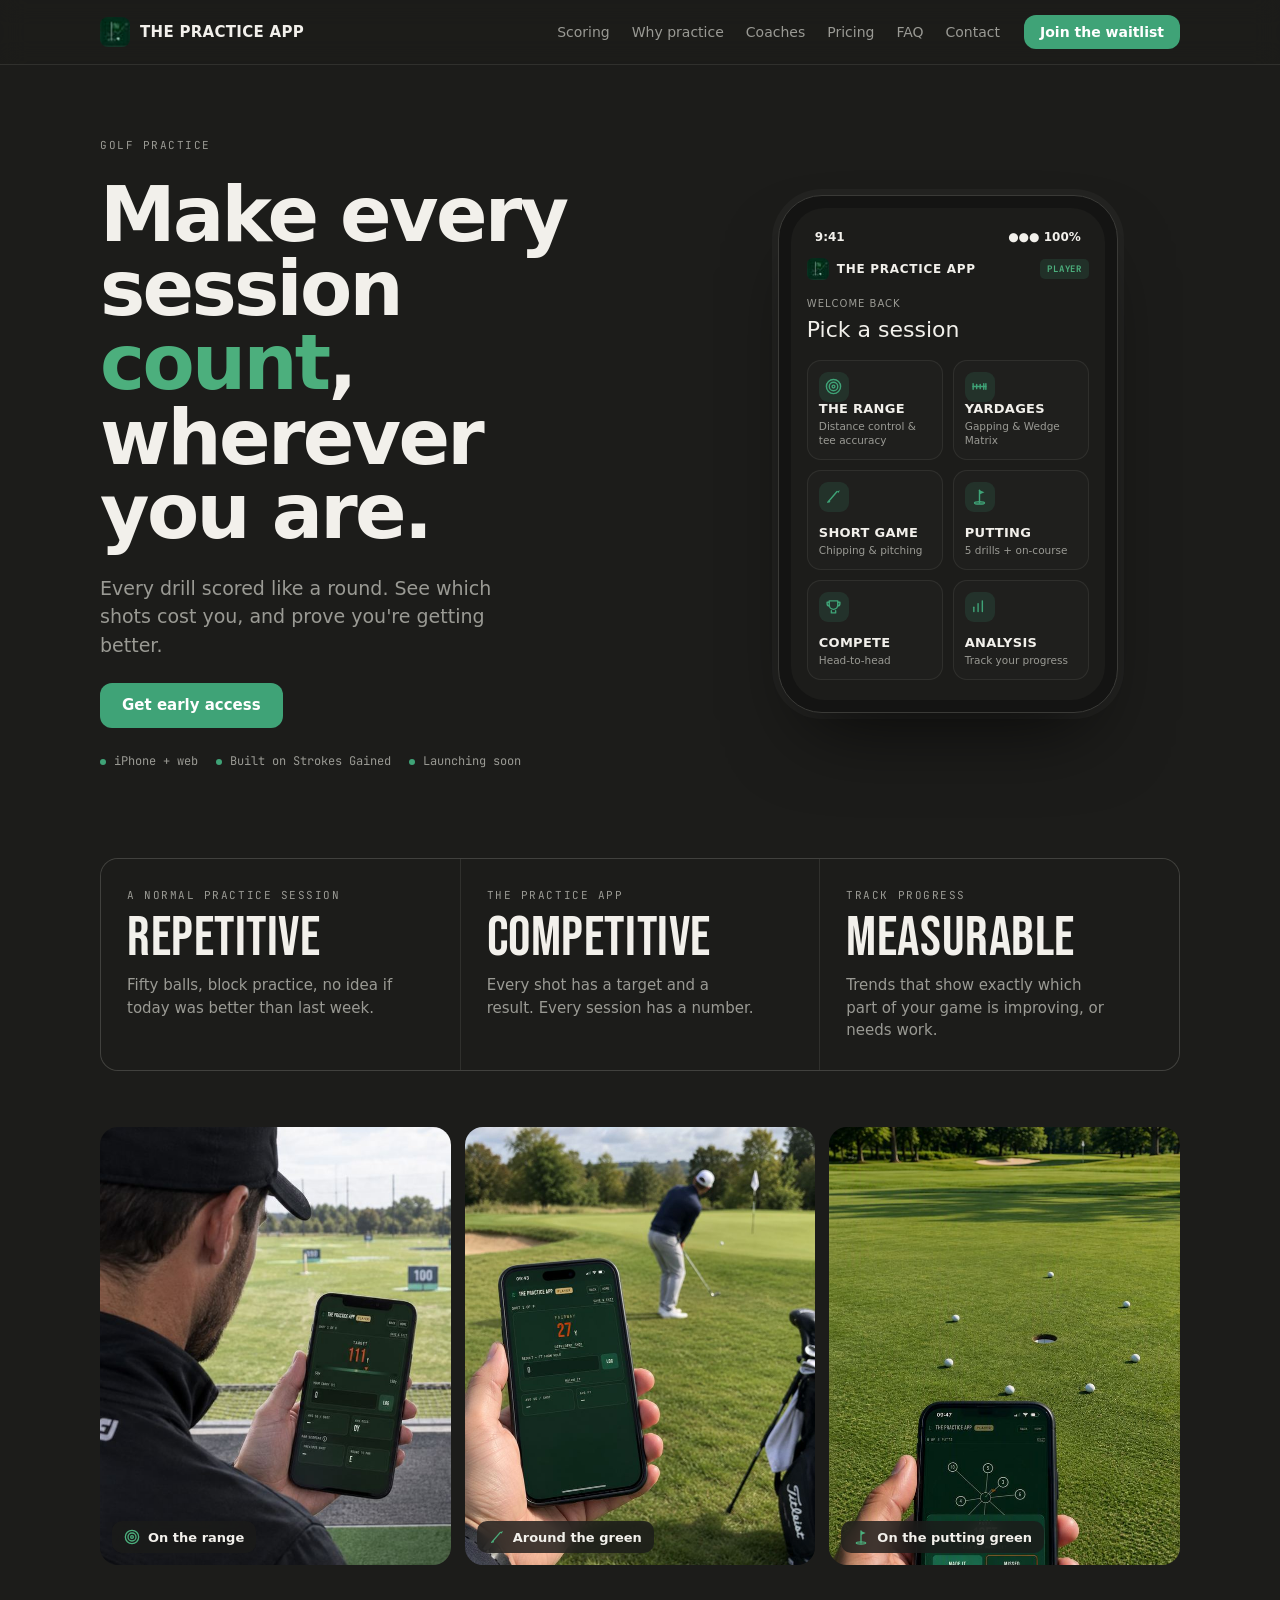
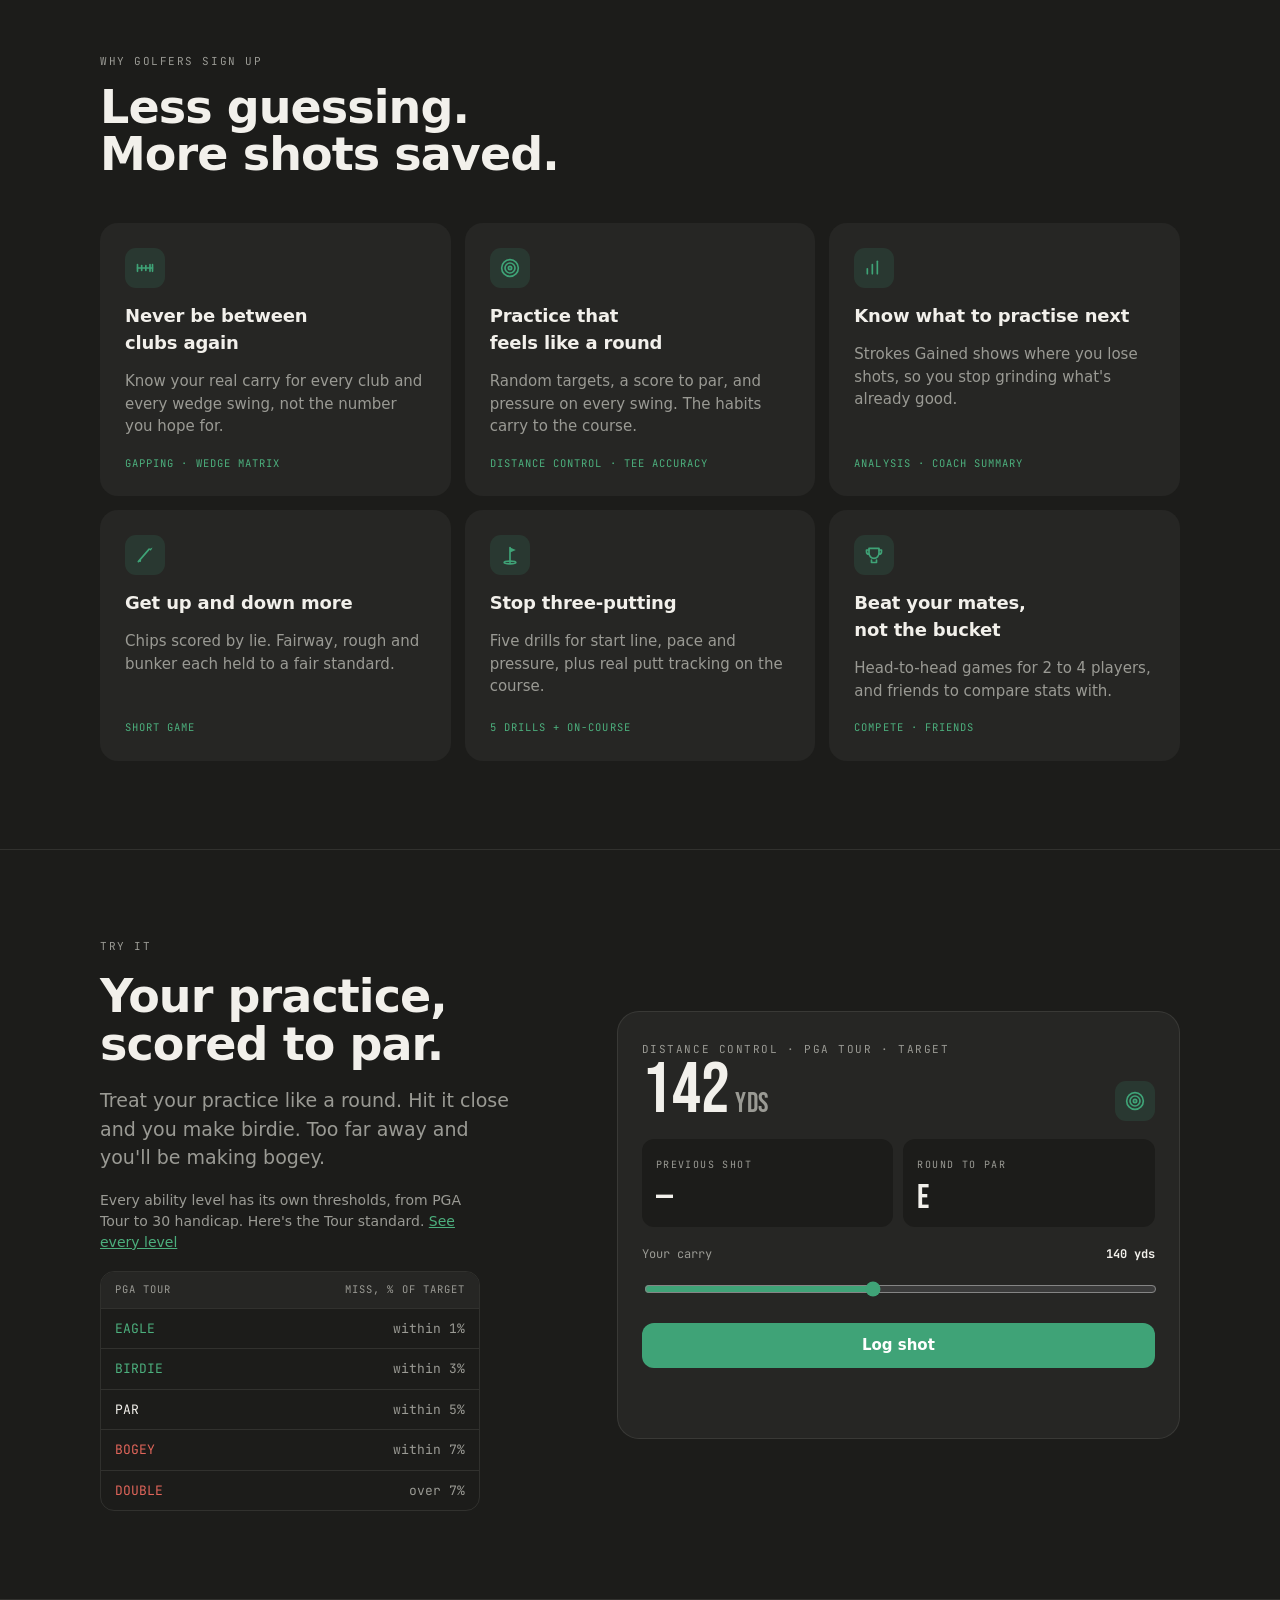
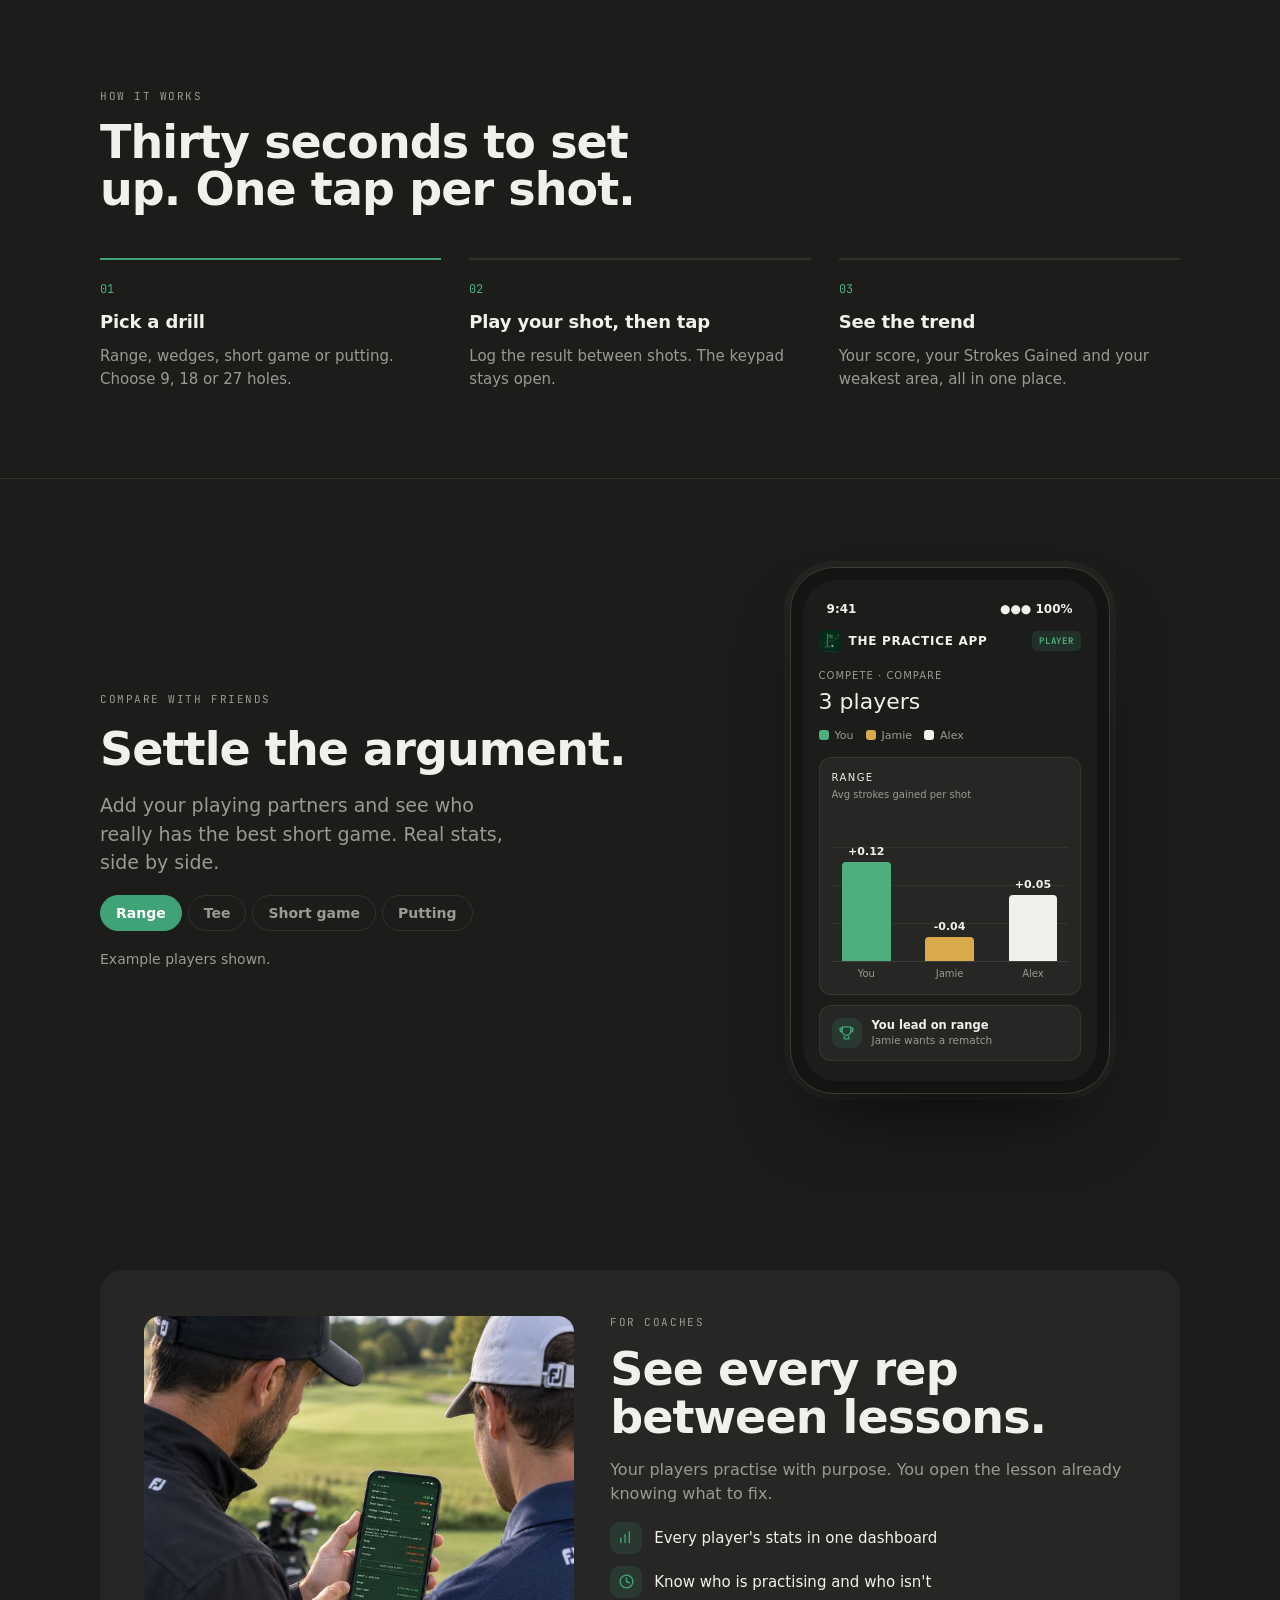
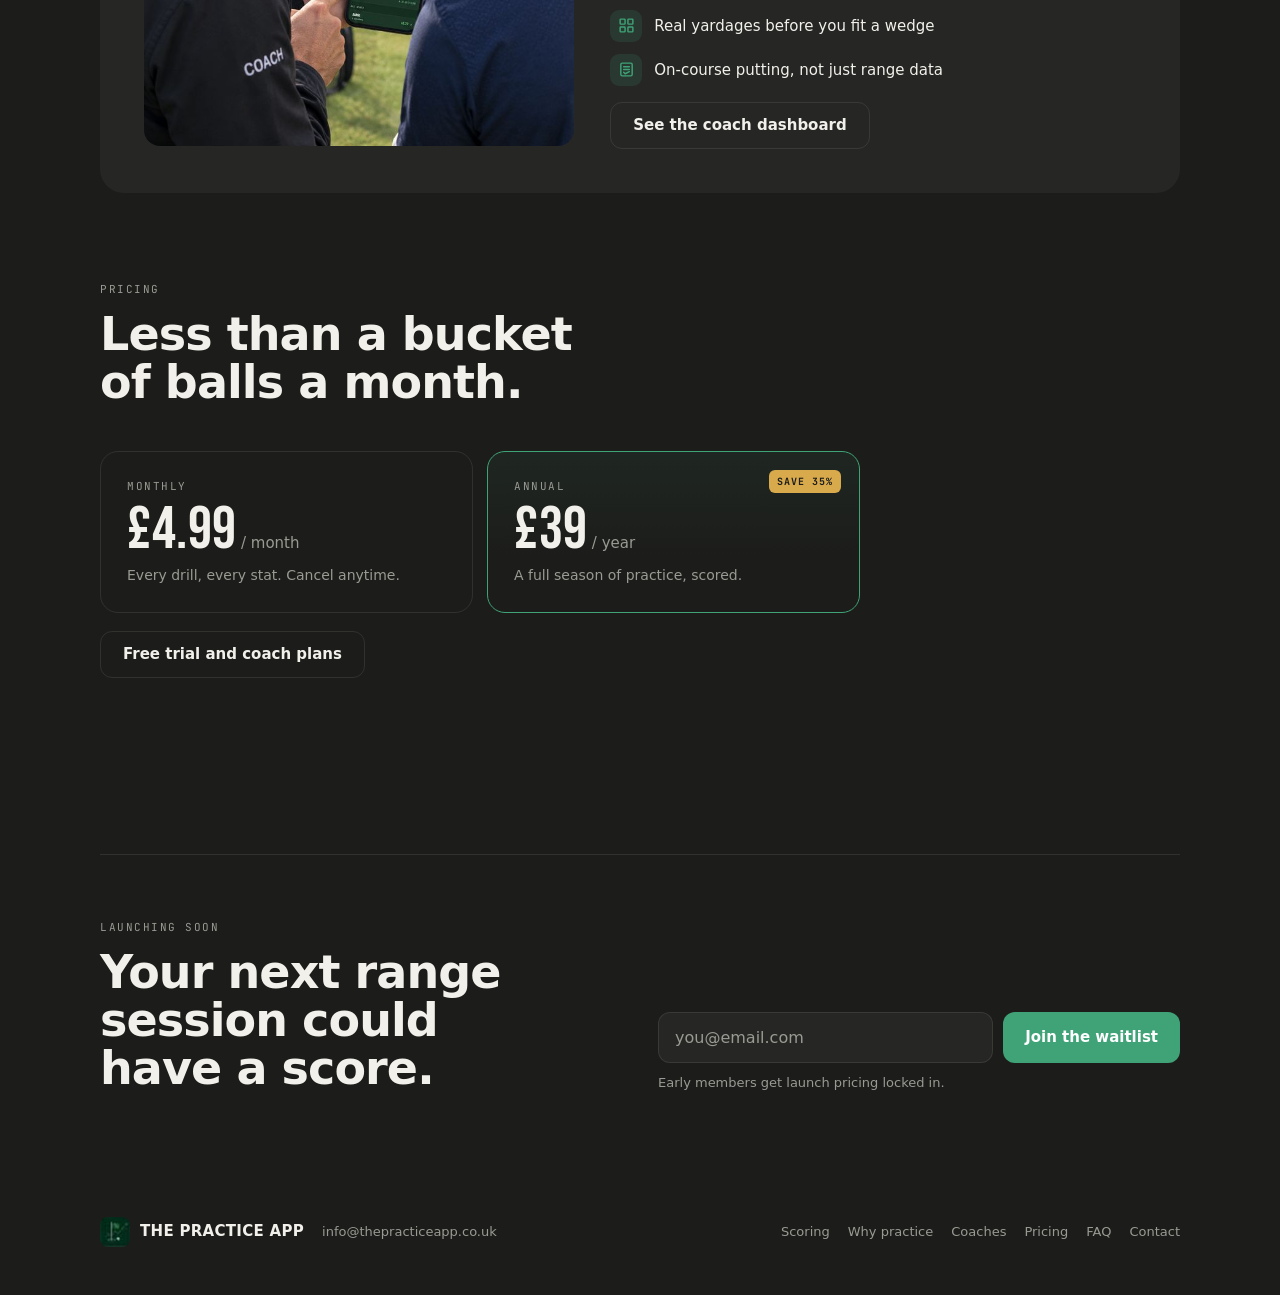
==== commit 78515a89: "New tagline: Make every session count, wherever you are" ====
--- a/index.html
+++ b/index.html
@@ -1,18 +1,18 @@
 <!doctype html><html lang="en"><head><meta charset="utf-8"><meta name="viewport" content="width=device-width, initial-scale=1, viewport-fit=cover">
-<title>The Practice App — Golf Practice, Scored Like a Round</title>
-<meta name="description" content="Make every range session count. The Practice App scores your golf practice like a round, shows where you lose shots with Strokes Gained, and lets you compare with friends.">
+<title>The Practice App — Golf Practice, Make Every Session Count</title>
+<meta name="description" content="Make every session count, wherever you are. The Practice App scores your golf practice like a round, shows where you lose shots with Strokes Gained, and lets you compare with friends.">
 <link rel="canonical" href="https://thepracticeapp.co.uk/">
 <meta name="theme-color" content="#1C1C1A">
 <link rel="icon" href="images/logo.jpg">
 <meta property="og:type" content="website">
-<meta property="og:title" content="The Practice App — Golf Practice, Scored Like a Round">
-<meta property="og:description" content="Make every range session count. The Practice App scores your golf practice like a round, shows where you lose shots with Strokes Gained, and lets you compare with friends.">
+<meta property="og:title" content="The Practice App — Golf Practice, Make Every Session Count">
+<meta property="og:description" content="Make every session count, wherever you are. The Practice App scores your golf practice like a round, shows where you lose shots with Strokes Gained, and lets you compare with friends.">
 <meta property="og:url" content="https://thepracticeapp.co.uk/">
 <meta property="og:site_name" content="The Practice App">
 <meta property="og:image" content="https://thepracticeapp.co.uk/images/photo-range-distance-control.jpg">
 <meta name="twitter:card" content="summary_large_image">
-<meta name="twitter:title" content="The Practice App — Golf Practice, Scored Like a Round">
-<meta name="twitter:description" content="Make every range session count. The Practice App scores your golf practice like a round, shows where you lose shots with Strokes Gained, and lets you compare with friends.">
+<meta name="twitter:title" content="The Practice App — Golf Practice, Make Every Session Count">
+<meta name="twitter:description" content="Make every session count, wherever you are. The Practice App scores your golf practice like a round, shows where you lose shots with Strokes Gained, and lets you compare with friends.">
 <meta name="twitter:image" content="https://thepracticeapp.co.uk/images/photo-range-distance-control.jpg">
 <script type="application/ld+json">
 {"@context":"https://schema.org","@type":"SoftwareApplication","name":"The Practice App","applicationCategory":"SportsApplication","operatingSystem":"iOS, Web","url":"https://thepracticeapp.co.uk/","description":"Golf practice app that scores every range, short game and putting session like a round, with Strokes Gained analysis, yardage gapping, a wedge matrix, head-to-head games and friend comparisons.","offers":[{"@type":"Offer","price":"4.99","priceCurrency":"GBP","name":"Monthly"},{"@type":"Offer","price":"39","priceCurrency":"GBP","name":"Annual"}]}
@@ -54,8 +54,8 @@
 <header class="hero" id="top">
   <div class="wrap">
     <div class="hero-copy">
-      <span class="eyebrow">Golf practice, scored</span>
-      <h1>Make every range session <span class="g">count.</span></h1>
+      <span class="eyebrow">Golf practice</span>
+      <h1>Make every session <span class="g">count</span>, wherever you are.</h1>
       <p class="lead">Every drill scored like a round. See which shots cost you, and prove you're getting better.</p>
       <div class="hero-ctas">
         <a class="btn btn-primary" href="#join">Get early access</a>
